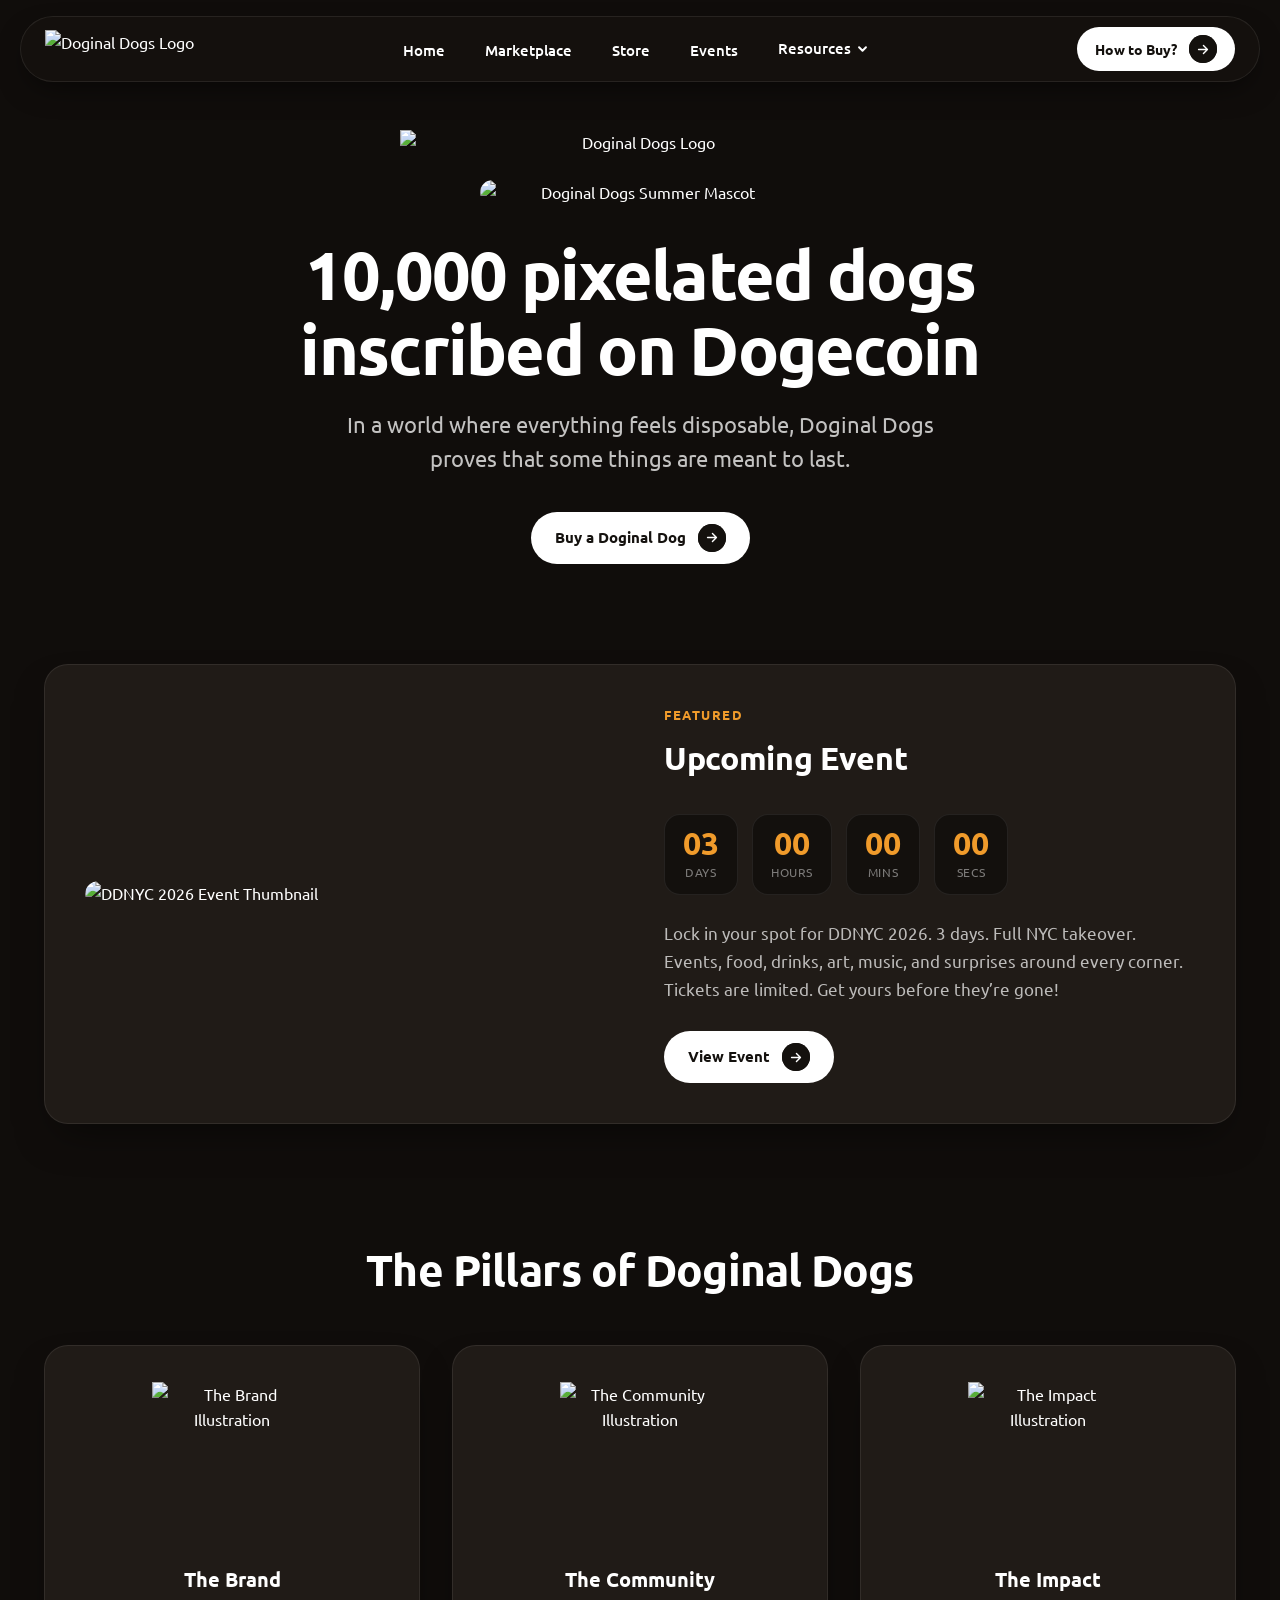
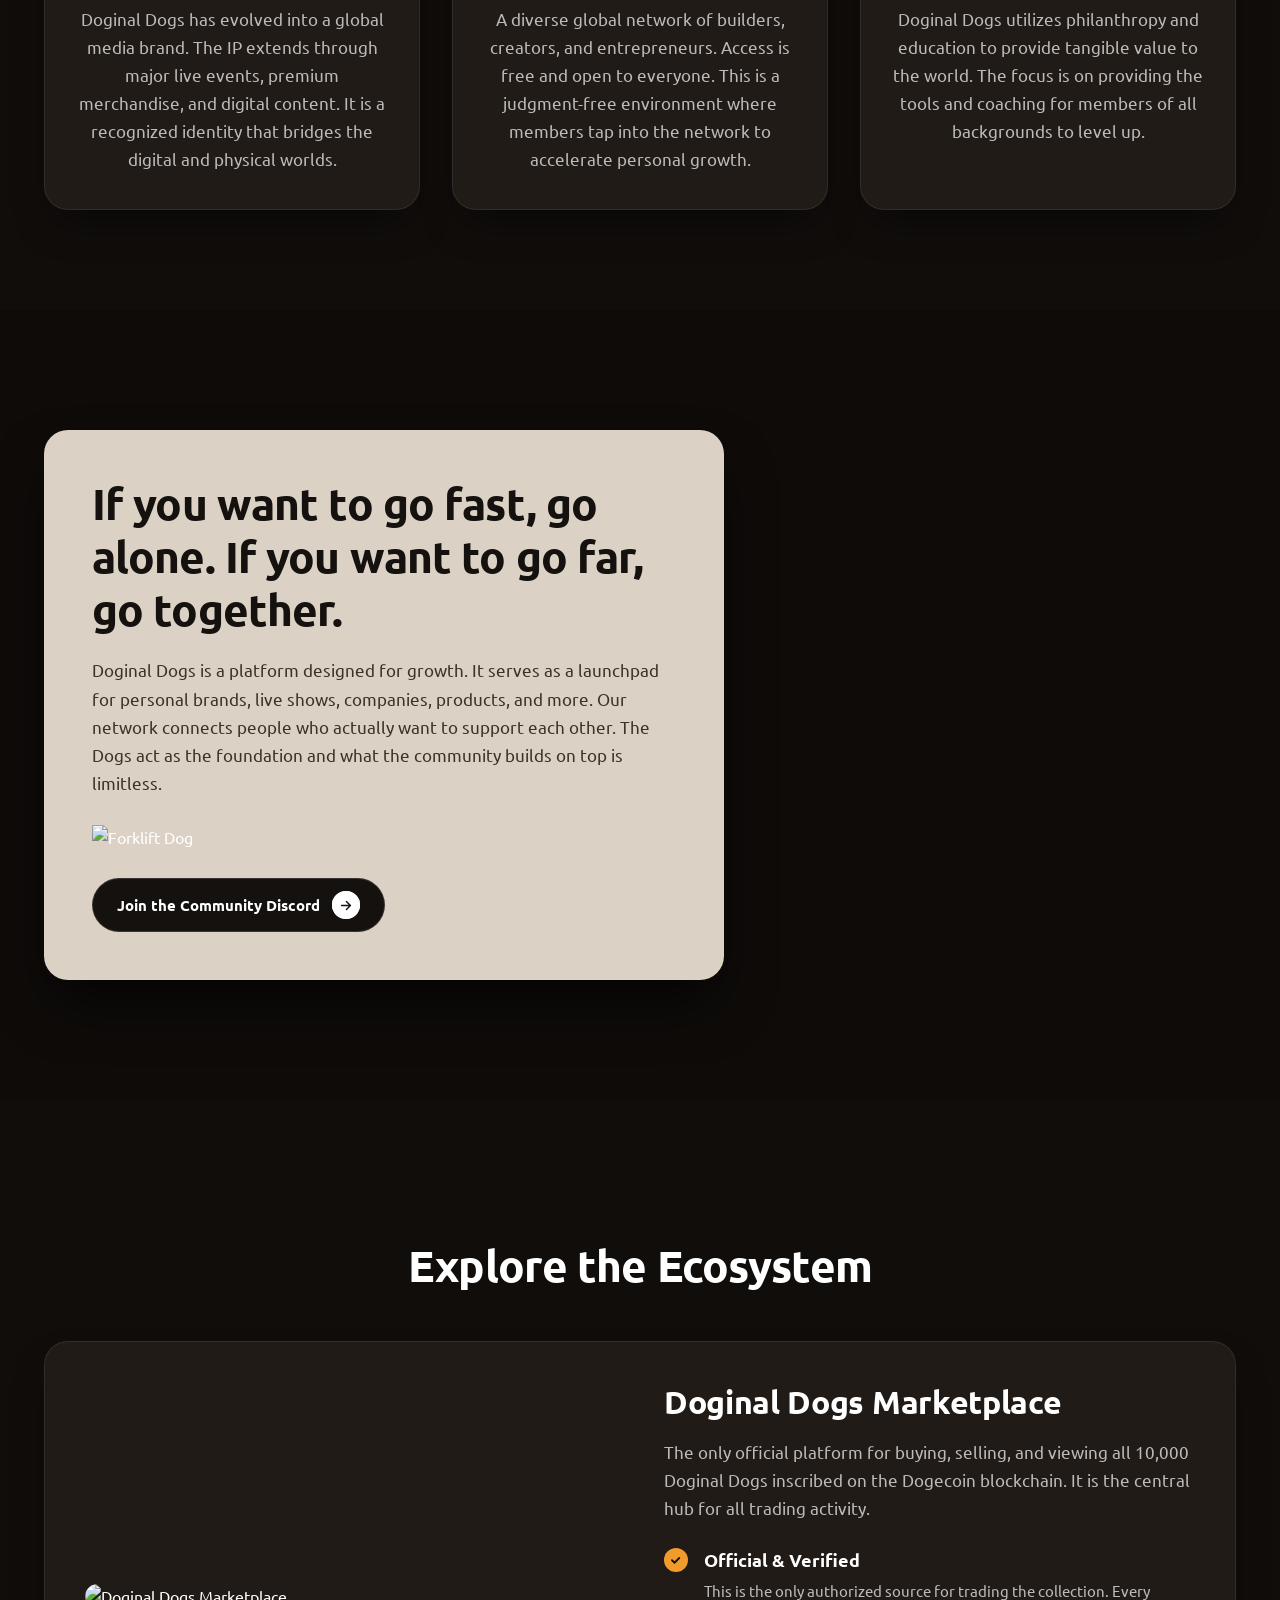
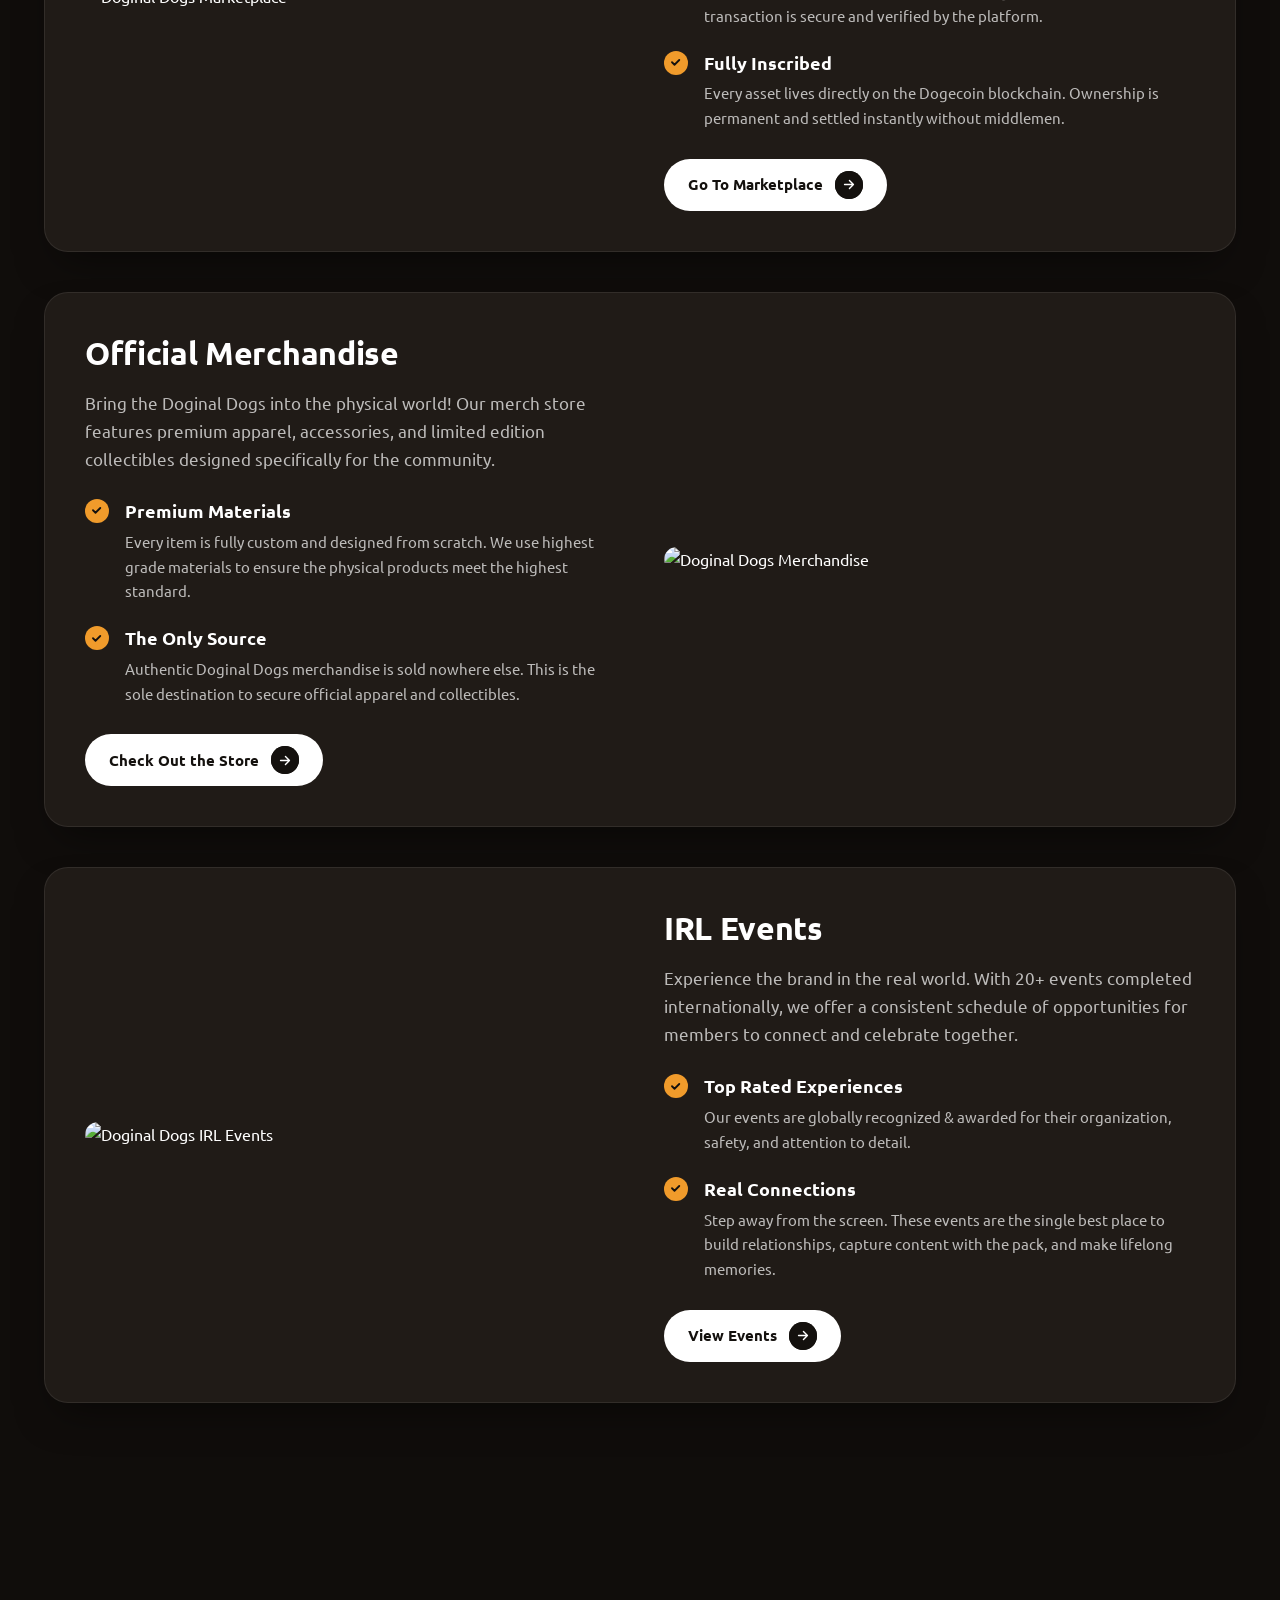
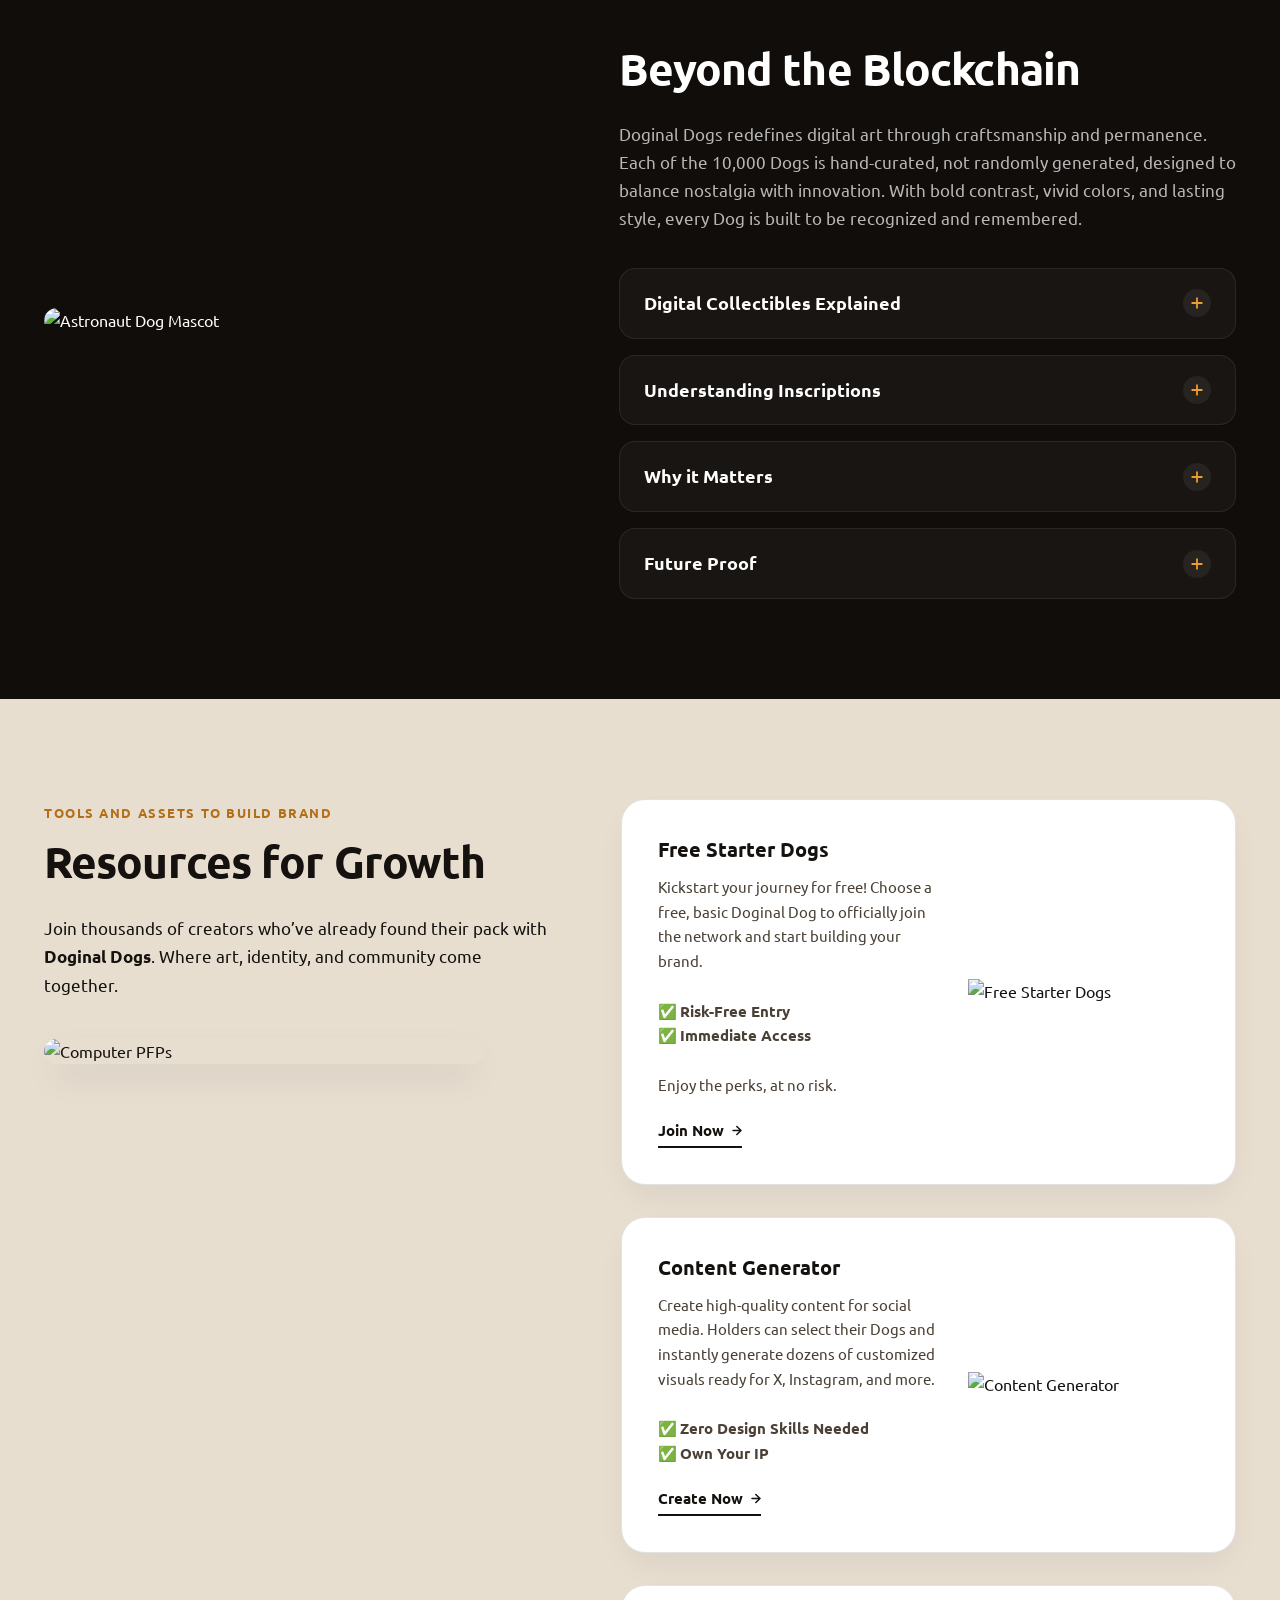
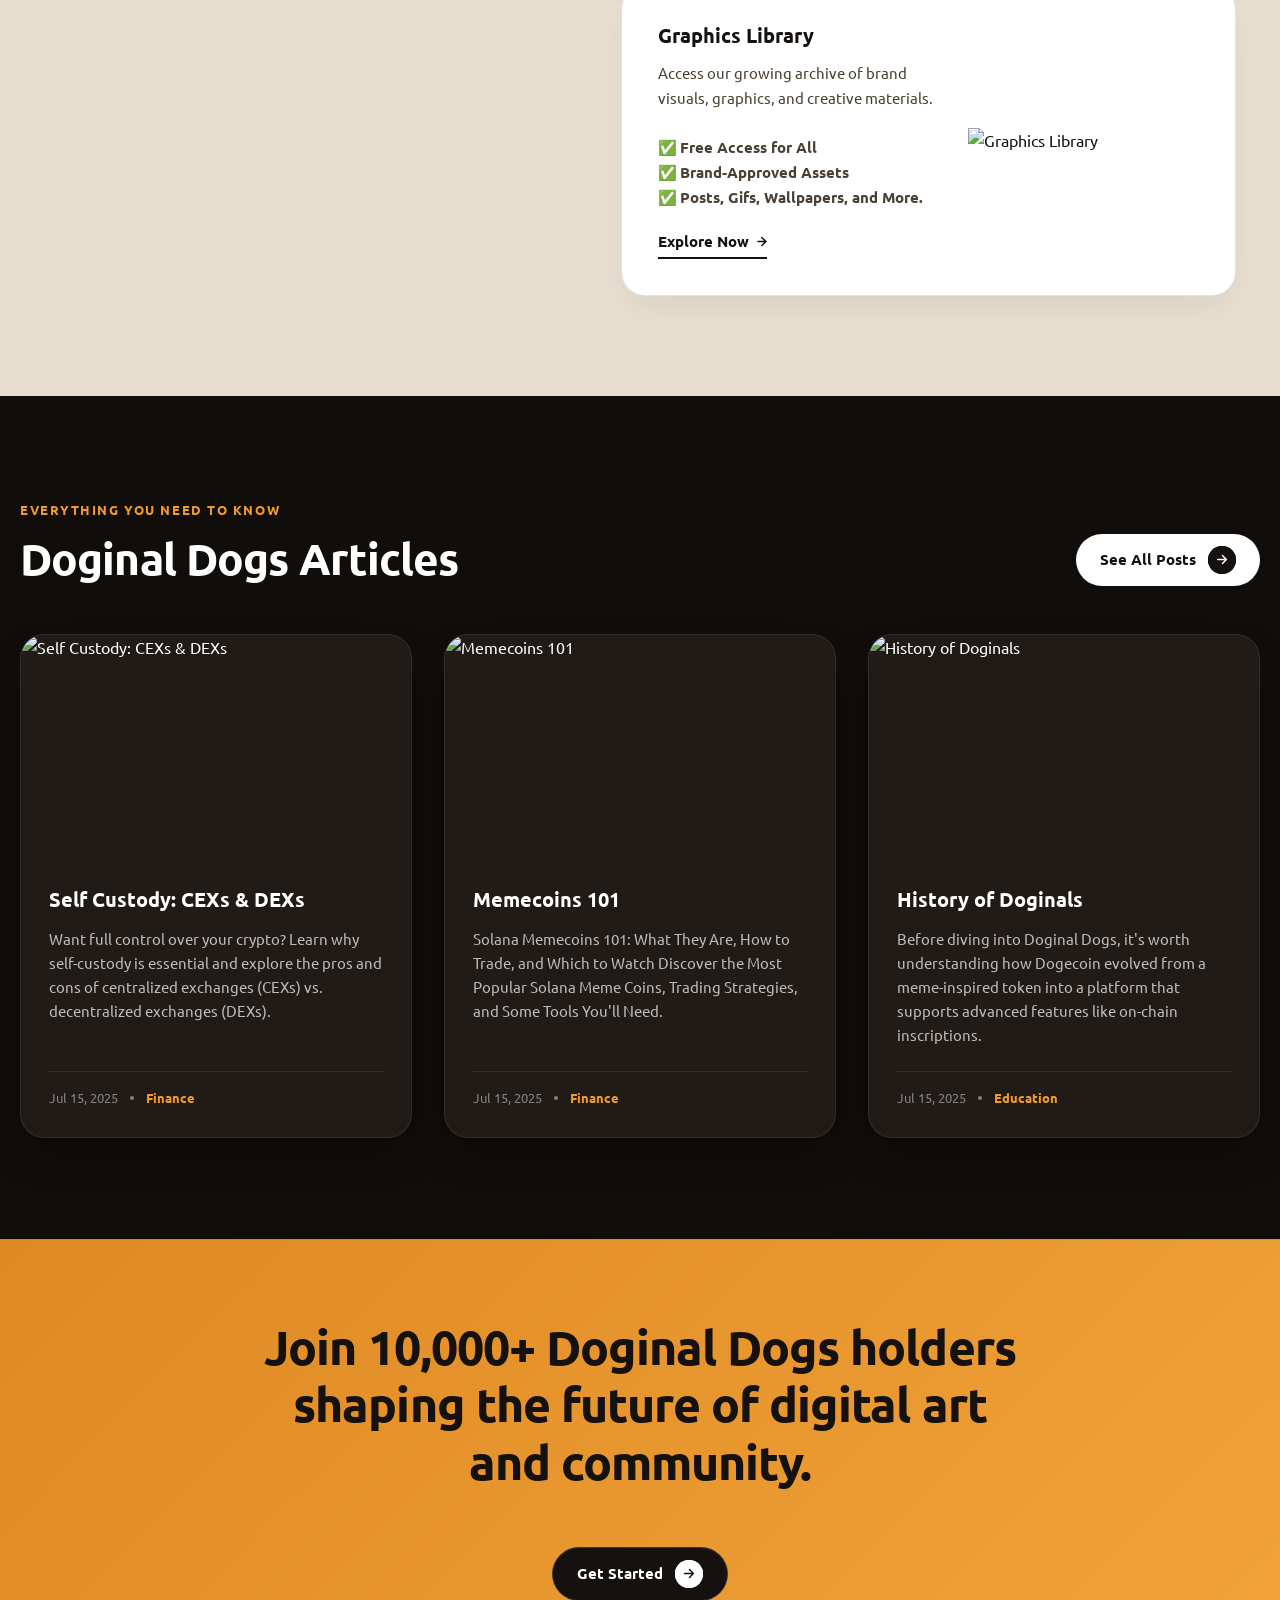
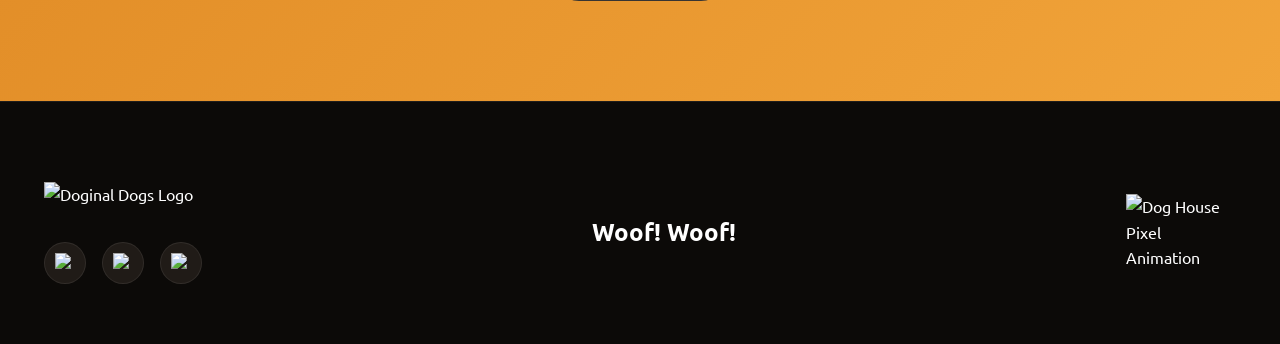
==== index.html @ 259e1cf7 "doginn" ====
<!DOCTYPE html>
<html lang="en">
<head>
  <meta charset="utf-8" />
  <title>Doginal Dogs | 10,000 Dogecoin Inscriptions (Doginals) | Digital Collectibles</title>
  <meta name="viewport" content="width=device-width, initial-scale=1.0" />
  <meta name="description" content="Doginal Dogs: 10,000 pixelated Dogecoin inscriptions (Doginals). Explore on-chain art, digital collectibles, and the Doginal Dogs community, marketplace, and official store." />
  <meta property="og:title" content="Doginal Dogs – 10,000 Dogecoin Inscriptions &amp; Community Collectibles" />
  <meta property="og:description" content="Doginal Dogs: 10,000 pixelated Dogecoin inscriptions (Doginals). Explore on-chain art, digital collectibles, and the Doginal Dogs community, marketplace, and official store." />
  <meta property="og:image" content="https://cdn.prod.website-files.com/691115821a026cc99483f73b/695d7dfbe26a7f3b20f77a13_Indexed-web-image-preview.gif" />
  <meta property="og:type" content="website" />
  <meta name="twitter:card" content="summary_large_image" />
  <meta name="twitter:title" content="Doginal Dogs – 10,000 Dogecoin Inscriptions &amp; Community Collectibles" />
  <meta name="twitter:description" content="Doginal Dogs: 10,000 pixelated Dogecoin inscriptions (Doginals). Explore on-chain art, digital collectibles, and the Doginal Dogs community, marketplace, and official store." />
  <meta name="twitter:image" content="https://cdn.prod.website-files.com/691115821a026cc99483f73b/695d7dfbe26a7f3b20f77a13_Indexed-web-image-preview.gif" />
  <link rel="shortcut icon" href="https://cdn.prod.website-files.com/691115821a026cc99483f73b/69112419bb0840652cdbcf17_paw_favicon_32.png" type="image/x-icon" />
  <link rel="apple-touch-icon" href="https://cdn.prod.website-files.com/691115821a026cc99483f73b/6911241cb7f0575f57ac35b2_paw_favicon_256.png" />
  <link rel="stylesheet" href="css/style.css" />
</head>
<body>

  <!-- Navigation Bar -->
  <header class="navbar">
    <div class="navbar-inner">
      <div class="navbar-wrapper">
        <a href="/" class="brand" aria-label="Doginal Dogs Home">
          <img src="https://cdn.prod.website-files.com/691115821a026cc99483f73b/6911292c0fcfc7c8195a3123_Doginal%20Dogs%20LOGO%20White.png" alt="Doginal Dogs Logo" />
        </a>

        <nav class="nav-menu-wrapper" aria-label="Main Navigation">
          <ul class="nav-menu">
            <li>
              <a href="/" class="nav-link">
                <div class="flip-overflow">
                  <div class="flip-inner">
                    <span class="flip-text">Home</span>
                    <span class="flip-text cc-bottom-flip-text">Home</span>
                  </div>
                </div>
              </a>
            </li>
            <li>
              <a href="https://market.doginaldogs.com/" target="_blank" rel="noopener noreferrer" class="nav-link">
                <div class="flip-overflow">
                  <div class="flip-inner">
                    <span class="flip-text">Marketplace</span>
                    <span class="flip-text cc-bottom-flip-text">Marketplace</span>
                  </div>
                </div>
              </a>
            </li>
            <li>
              <a href="#Products" class="nav-link">
                <div class="flip-overflow">
                  <div class="flip-inner">
                    <span class="flip-text">Store</span>
                    <span class="flip-text cc-bottom-flip-text">Store</span>
                  </div>
                </div>
              </a>
            </li>
            <li>
              <a href="#services" class="nav-link">
                <div class="flip-overflow">
                  <div class="flip-inner">
                    <span class="flip-text">Events</span>
                    <span class="flip-text cc-bottom-flip-text">Events</span>
                  </div>
                </div>
              </a>
            </li>
            <li>
              <div class="dropdown-2">
                <div class="dropdown-item-2">
                  <div class="flip-overflow">
                    <div class="flip-inner">
                      <span class="flip-text">Resources</span>
                      <span class="flip-text cc-bottom-flip-text">Resources</span>
                    </div>
                  </div>
                  <div class="dropdown-icon-2">
                    <svg width="11" height="12" viewBox="0 0 11 12" fill="none" xmlns="http://www.w3.org/2000/svg">
                      <path d="M8.94189 4.28125L5.50439 7.71875L2.06689 4.28125" stroke="currentColor" stroke-width="2" stroke-linecap="round" stroke-linejoin="round"/>
                    </svg>
                  </div>
                </div>
                <div class="dropdown-list-2">
                  <a href="#Resources" class="dropdown-link-2">Join the Community</a>
                  <a href="#services" class="dropdown-link-2">How to Buy?</a>
                  <a href="#Resources" class="dropdown-link-2">Content Generator</a>
                  <a href="#Resources" class="dropdown-link-2">Graphics Library</a>
                  <a href="#Articles" class="dropdown-link-2">Articles</a>
                  <a href="#About" class="dropdown-link-2">Brand Kit</a>
                </div>
              </div>

              <!-- Mobile Dropdown Component -->
              <div class="dropdown-mobile">
                <div class="dropdown-item">
                  <span>Resources</span>
                  <svg width="11" height="12" viewBox="0 0 11 12" fill="none" xmlns="http://www.w3.org/2000/svg">
                    <path d="M8.94189 4.28125L5.50439 7.71875L2.06689 4.28125" stroke="currentColor" stroke-width="2" stroke-linecap="round" stroke-linejoin="round"/>
                  </svg>
                </div>
                <div class="dropdown-list-mobile">
                  <a href="#Resources">Join the Community</a>
                  <a href="#services">How to Buy?</a>
                  <a href="#Resources">Content Generator</a>
                  <a href="#Resources">Graphics Library</a>
                  <a href="#Articles">Articles</a>
                  <a href="#About">Brand Kit</a>
                </div>
              </div>
            </li>
          </ul>
        </nav>

        <div class="menu-button" aria-label="Toggle Menu">
          <div class="burger">
            <div class="burger-line cc-top"></div>
            <div class="burger-line cc-bottom"></div>
          </div>
        </div>

        <div class="navbar-button-wrapper">
          <a href="#services" class="button cc-small">
            <div class="flip-overflow">
              <div class="flip-inner">
                <span class="flip-text">How to Buy?</span>
                <span class="flip-text cc-bottom-flip-text">How to Buy</span>
              </div>
            </div>
            <div class="button-icon-wrapper">
              <div class="button-icon-inner">
                <svg width="12" height="11" viewBox="0 0 12 11" fill="none" xmlns="http://www.w3.org/2000/svg">
                  <path d="M1.55542 5.5L10.4443 5.5M10.4443 5.5L6.44431 1.5M10.4443 5.5L6.44431 9.5" stroke="currentColor" stroke-width="1.4" stroke-linecap="round" stroke-linejoin="round"/>
                </svg>
              </div>
            </div>
          </a>
        </div>
      </div>
    </div>
  </header>

  <main>
    <!-- Hero Section -->
    <section id="home" class="hero">
      <div class="container">
        <div class="hero-inner">
          <img src="https://cdn.prod.website-files.com/691115821a026cc99483f73b/6911292c0fcfc7c8195a3123_Doginal%20Dogs%20LOGO%20White.png" alt="Doginal Dogs Logo" class="image-2" />
          <img src="https://cdn.prod.website-files.com/691115821a026cc99483f73b/69be373e1f50a62d2bad2aaf_Summer-Hero-Animation.gif" alt="Doginal Dogs Summer Mascot" class="image-3" />
          
          <h1 class="display-1">10,000 pixelated dogs inscribed on Dogecoin</h1>
          
          <div class="hero-body">
            <p class="paragraph-large">In a world where everything feels disposable, Doginal Dogs proves that some things are meant to last.</p>
            
            <div class="hero-buttons">
              <a href="Grah/index.html" target="_blank" rel="noopener noreferrer" class="button button-primary">
                <div class="flip-overflow">
                  <div class="flip-inner">
                    <span class="flip-text">Buy a Doginal Dog</span>
                    <span class="flip-text cc-bottom-flip-text">Buy a Doginal Dog</span>
                  </div>
                </div>
                <div class="button-icon-wrapper">
                  <div class="button-icon-inner">
                    <svg width="12" height="11" viewBox="0 0 12 11" fill="none" xmlns="http://www.w3.org/2000/svg">
                      <path d="M1.55542 5.5L10.4443 5.5M10.4443 5.5L6.44431 1.5M10.4443 5.5L6.44431 9.5" stroke="currentColor" stroke-width="1.4" stroke-linecap="round" stroke-linejoin="round"/>
                    </svg>
                  </div>
                </div>
              </a>
            </div>
          </div>
        </div>
      </div>
    </section>

    <!-- Featured Upcoming Event Section -->
    <section id="services" class="featured-banner">
      <div class="container">
        <div class="stacking-cards">
          <div class="card">
            <div class="card-inner">
              <div class="stack-grid">
                <div class="event-preview">
                  <img src="https://cdn.prod.website-files.com/691115821a026cc99483f73b/6a175ff0cb7f9db77315e1d1_Thumbnail_.png" alt="DDNYC 2026 Event Thumbnail" class="image-299" />
                </div>
                <div class="featured-countdown">
                  <span class="label">Featured</span>
                  <h2 class="subtitles">Upcoming Event</h2>
                  
                  <div class="featured-timer">
                    <div class="countdown-box">
                      <div class="countdown-unit">
                        <div id="countdown-days" class="countdown-num">00</div>
                        <div class="countdown-label">Days</div>
                      </div>
                      <div class="countdown-unit">
                        <div id="countdown-hours" class="countdown-num">00</div>
                        <div class="countdown-label">Hours</div>
                      </div>
                      <div class="countdown-unit">
                        <div id="countdown-mins" class="countdown-num">00</div>
                        <div class="countdown-label">Mins</div>
                      </div>
                      <div class="countdown-unit">
                        <div id="countdown-secs" class="countdown-num">00</div>
                        <div class="countdown-label">Secs</div>
                      </div>
                    </div>
                  </div>

                  <p class="paragraph justified">Lock in your spot for DDNYC 2026. 3 days. Full NYC takeover. Events, food, drinks, art, music, and surprises around every corner. Tickets are limited. Get yours before they’re gone!</p>
                  
                  <div class="div-block-2">
                    <a href="https://market.doginaldogs.com/" target="_blank" rel="noopener noreferrer" class="button button-primary">
                      <div class="flip-overflow">
                        <div class="flip-inner">
                          <span class="flip-text">View Event</span>
                          <span class="flip-text cc-bottom-flip-text">View Event</span>
                        </div>
                      </div>
                      <div class="button-icon-wrapper">
                        <div class="button-icon-inner">
                          <svg width="12" height="11" viewBox="0 0 12 11" fill="none" xmlns="http://www.w3.org/2000/svg">
                            <path d="M1.55542 5.5L10.4443 5.5M10.4443 5.5L6.44431 1.5M10.4443 5.5L6.44431 9.5" stroke="currentColor" stroke-width="1.4" stroke-linecap="round" stroke-linejoin="round"/>
                          </svg>
                        </div>
                      </div>
                    </a>
                  </div>
                </div>
              </div>
            </div>
          </div>
        </div>
      </div>
    </section>

    <!-- Pillars of Doginal Dogs Section -->
    <section id="About" class="section-5">
      <div class="container">
        <div class="services-headline">
          <h2 class="titles">The Pillars of Doginal Dogs</h2>
        </div>
        
        <div class="services-grid">
          <div class="card card-spacing">
            <img src="https://cdn.prod.website-files.com/691115821a026cc99483f73b/6912468176260b6e2ba1c5fa_king.gif" alt="The Brand Illustration" class="illustration-services" />
            <div class="card-services-inner">
              <h3 class="normal-text-title">The Brand</h3>
              <p class="paragraph">Doginal Dogs has evolved into a global media brand. The IP extends through major live events, premium merchandise, and digital content. It is a recognized identity that bridges the digital and physical worlds.</p>
            </div>
          </div>

          <div class="card card-spacing">
            <img src="https://cdn.prod.website-files.com/691115821a026cc99483f73b/69124682b7ce026287fbddd6_profile.gif" alt="The Community Illustration" class="illustration-services" />
            <div class="card-services-inner">
              <h3 class="normal-text-title">The Community</h3>
              <p class="paragraph">A diverse global network of builders, creators, and entrepreneurs. Access is free and open to everyone. This is a judgment-free environment where members tap into the network to accelerate personal growth.</p>
            </div>
          </div>

          <div class="card card-spacing">
            <img src="https://cdn.prod.website-files.com/691115821a026cc99483f73b/69124681f9071f7271fa808d_teacher-dog.gif" alt="The Impact Illustration" class="illustration-services" />
            <div class="card-services-inner">
              <h3 class="normal-text-title">The Impact</h3>
              <p class="paragraph">Doginal Dogs utilizes philanthropy and education to provide tangible value to the world. The focus is on providing the tools and coaching for members of all backgrounds to level up.</p>
            </div>
          </div>
        </div>
      </div>
    </section>

    <!-- Parallax / Growth Quote Section -->
    <section id="facts" class="section background-image">
      <div class="parallax-overlay"></div>
      <div class="section-inner">
        <div class="container">
          <div class="facts-wrapper">
            <h2 class="titles black-text">If you want to go fast, go alone. If you want to go far, go together.</h2>
            <p class="paragraph">Doginal Dogs is a platform designed for growth. It serves as a launchpad for personal brands, live shows, companies, products, and more. Our network connects people who actually want to support each other. The Dogs act as the foundation and what the community builds on top is limitless.</p>
            <img src="https://cdn.prod.website-files.com/691115821a026cc99483f73b/69124681c86dedfaf969fd21_forklift.gif" alt="Forklift Dog" class="image-186" />
            <a href="https://discord.gg/doginaldogs" target="_blank" rel="noopener noreferrer" class="button black">
              <div class="flip-overflow">
                <div class="flip-inner">
                  <span class="flip-text">Join the Community Discord</span>
                  <span class="flip-text cc-bottom-flip-text">Join the Community Discord</span>
                </div>
              </div>
              <div class="button-icon-wrapper">
                <div class="button-icon-inner">
                  <svg width="12" height="11" viewBox="0 0 12 11" fill="none" xmlns="http://www.w3.org/2000/svg">
                    <path d="M1.55542 5.5L10.4443 5.5M10.4443 5.5L6.44431 1.5M10.4443 5.5L6.44431 9.5" stroke="currentColor" stroke-width="1.4" stroke-linecap="round" stroke-linejoin="round"/>
                  </svg>
                </div>
              </div>
            </a>
          </div>
        </div>
      </div>
    </section>

    <!-- Explore the Ecosystem Section -->
    <section id="Products" class="why">
      <div class="container">
        <div class="spacer-100"></div>
        <div class="why-headline">
          <h2 class="titles">Explore the Ecosystem</h2>
        </div>

        <div class="stacking-cards">
          <!-- Card 1: Marketplace -->
          <div class="card">
            <div class="card-inner">
              <div class="stack-grid">
                <div>
                  <img src="https://cdn.prod.website-files.com/691115821a026cc99483f73b/69cfe4e405c7780eac294493_NEW-MP.png" alt="Doginal Dogs Marketplace" class="stack-image rounded" />
                </div>
                <div>
                  <h3 class="subtitles">Doginal Dogs Marketplace</h3>
                  <p class="paragraph">The only official platform for buying, selling, and viewing all 10,000 Doginal Dogs inscribed on the Dogecoin blockchain. It is the central hub for all trading activity.</p>
                  
                  <div class="bullet-list">
                    <div class="bullet-list-item">
                      <div class="bullet-bg">
                        <div class="bullet-icon">
                          <svg width="10" height="7" viewBox="0 0 10 7" fill="none" xmlns="http://www.w3.org/2000/svg">
                            <path d="M1 3.25L3.5 5.75L8.25 1" stroke="currentColor" stroke-width="1.8" stroke-linecap="round" stroke-linejoin="round"/>
                          </svg>
                        </div>
                      </div>
                      <div class="bullet-list-item-text">
                        <h5>Official &amp; Verified</h5>
                        <p class="paragraph">This is the only authorized source for trading the collection. Every transaction is secure and verified by the platform.</p>
                      </div>
                    </div>

                    <div class="bullet-list-item">
                      <div class="bullet-bg">
                        <div class="bullet-icon">
                          <svg width="10" height="7" viewBox="0 0 10 7" fill="none" xmlns="http://www.w3.org/2000/svg">
                            <path d="M1 3.25L3.5 5.75L8.25 1" stroke="currentColor" stroke-width="1.8" stroke-linecap="round" stroke-linejoin="round"/>
                          </svg>
                        </div>
                      </div>
                      <div class="bullet-list-item-text">
                        <h5>Fully Inscribed</h5>
                        <p class="paragraph">Every asset lives directly on the Dogecoin blockchain. Ownership is permanent and settled instantly without middlemen.</p>
                      </div>
                    </div>
                  </div>

                  <div class="div-block-2">
                    <a href="https://market.doginaldogs.com/" target="_blank" rel="noopener noreferrer" class="button button-primary">
                      <div class="flip-overflow">
                        <div class="flip-inner">
                          <span class="flip-text">Go To Marketplace</span>
                          <span class="flip-text cc-bottom-flip-text">Go To Marketplace</span>
                        </div>
                      </div>
                      <div class="button-icon-wrapper">
                        <div class="button-icon-inner">
                          <svg width="12" height="11" viewBox="0 0 12 11" fill="none" xmlns="http://www.w3.org/2000/svg">
                            <path d="M1.55542 5.5L10.4443 5.5M10.4443 5.5L6.44431 1.5M10.4443 5.5L6.44431 9.5" stroke="currentColor" stroke-width="1.4" stroke-linecap="round" stroke-linejoin="round"/>
                          </svg>
                        </div>
                      </div>
                    </a>
                  </div>
                </div>
              </div>
            </div>
          </div>

          <!-- Card 2: Merchandise -->
          <div class="card">
            <div class="card-inner">
              <div class="stack-grid">
                <div>
                  <h3 class="subtitles">Official Merchandise</h3>
                  <p class="paragraph">Bring the Doginal Dogs into the physical world! Our merch store features premium apparel, accessories, and limited edition collectibles designed specifically for the community.</p>
                  
                  <div class="bullet-list">
                    <div class="bullet-list-item">
                      <div class="bullet-bg">
                        <div class="bullet-icon">
                          <svg width="10" height="7" viewBox="0 0 10 7" fill="none" xmlns="http://www.w3.org/2000/svg">
                            <path d="M1 3.25L3.5 5.75L8.25 1" stroke="currentColor" stroke-width="1.8" stroke-linecap="round" stroke-linejoin="round"/>
                          </svg>
                        </div>
                      </div>
                      <div class="bullet-list-item-text">
                        <h5>Premium Materials</h5>
                        <p class="paragraph">Every item is fully custom and designed from scratch. We use highest grade materials to ensure the physical products meet the highest standard.</p>
                      </div>
                    </div>

                    <div class="bullet-list-item">
                      <div class="bullet-bg">
                        <div class="bullet-icon">
                          <svg width="10" height="7" viewBox="0 0 10 7" fill="none" xmlns="http://www.w3.org/2000/svg">
                            <path d="M1 3.25L3.5 5.75L8.25 1" stroke="currentColor" stroke-width="1.8" stroke-linecap="round" stroke-linejoin="round"/>
                          </svg>
                        </div>
                      </div>
                      <div class="bullet-list-item-text">
                        <h5>The Only Source</h5>
                        <p class="paragraph">Authentic Doginal Dogs merchandise is sold nowhere else. This is the sole destination to secure official apparel and collectibles.</p>
                      </div>
                    </div>
                  </div>

                  <div class="div-block-2">
                    <a href="https://shop.doginaldogs.com/" target="_blank" rel="noopener noreferrer" class="button button-primary">
                      <div class="flip-overflow">
                        <div class="flip-inner">
                          <span class="flip-text">Check Out the Store</span>
                          <span class="flip-text cc-bottom-flip-text">Check Out the Store</span>
                        </div>
                      </div>
                      <div class="button-icon-wrapper">
                        <div class="button-icon-inner">
                          <svg width="12" height="11" viewBox="0 0 12 11" fill="none" xmlns="http://www.w3.org/2000/svg">
                            <path d="M1.55542 5.5L10.4443 5.5M10.4443 5.5L6.44431 1.5M10.4443 5.5L6.44431 9.5" stroke="currentColor" stroke-width="1.4" stroke-linecap="round" stroke-linejoin="round"/>
                          </svg>
                        </div>
                      </div>
                    </a>
                  </div>
                </div>
                <div>
                  <img src="https://cdn.prod.website-files.com/691115821a026cc99483f73b/69125a339ae34e41c05abe08_Merch.png" alt="Doginal Dogs Merchandise" class="stack-image rounded" />
                </div>
              </div>
            </div>
          </div>

          <!-- Card 3: Events -->
          <div class="card">
            <div class="card-inner">
              <div class="stack-grid">
                <div>
                  <img src="https://cdn.prod.website-files.com/691115821a026cc99483f73b/691266408afc5dd7677694f4_Events.png" alt="Doginal Dogs IRL Events" class="stack-image rounded" />
                </div>
                <div>
                  <h3 class="subtitles">IRL Events</h3>
                  <p class="paragraph">Experience the brand in the real world. With 20+ events completed internationally, we offer a consistent schedule of opportunities for members to connect and celebrate together.</p>
                  
                  <div class="bullet-list">
                    <div class="bullet-list-item">
                      <div class="bullet-bg">
                        <div class="bullet-icon">
                          <svg width="10" height="7" viewBox="0 0 10 7" fill="none" xmlns="http://www.w3.org/2000/svg">
                            <path d="M1 3.25L3.5 5.75L8.25 1" stroke="currentColor" stroke-width="1.8" stroke-linecap="round" stroke-linejoin="round"/>
                          </svg>
                        </div>
                      </div>
                      <div class="bullet-list-item-text">
                        <h5>Top Rated Experiences</h5>
                        <p class="paragraph">Our events are globally recognized &amp; awarded for their organization, safety, and attention to detail.</p>
                      </div>
                    </div>

                    <div class="bullet-list-item">
                      <div class="bullet-bg">
                        <div class="bullet-icon">
                          <svg width="10" height="7" viewBox="0 0 10 7" fill="none" xmlns="http://www.w3.org/2000/svg">
                            <path d="M1 3.25L3.5 5.75L8.25 1" stroke="currentColor" stroke-width="1.8" stroke-linecap="round" stroke-linejoin="round"/>
                          </svg>
                        </div>
                      </div>
                      <div class="bullet-list-item-text">
                        <h5>Real Connections</h5>
                        <p class="paragraph">Step away from the screen. These events are the single best place to build relationships, capture content with the pack, and make lifelong memories.</p>
                      </div>
                    </div>
                  </div>

                  <div class="div-block-2">
                    <a href="https://doginaldogs.com/events" target="_blank" rel="noopener noreferrer" class="button button-primary">
                      <div class="flip-overflow">
                        <div class="flip-inner">
                          <span class="flip-text">View Events</span>
                          <span class="flip-text cc-bottom-flip-text">View Events</span>
                        </div>
                      </div>
                      <div class="button-icon-wrapper">
                        <div class="button-icon-inner">
                          <svg width="12" height="11" viewBox="0 0 12 11" fill="none" xmlns="http://www.w3.org/2000/svg">
                            <path d="M1.55542 5.5L10.4443 5.5M10.4443 5.5L6.44431 1.5M10.4443 5.5L6.44431 9.5" stroke="currentColor" stroke-width="1.4" stroke-linecap="round" stroke-linejoin="round"/>
                          </svg>
                        </div>
                      </div>
                    </a>
                  </div>
                </div>
              </div>
            </div>
          </div>
        </div>
      </div>
    </section>

    <!-- Beyond the Blockchain Section -->
    <section id="process" class="section-6">
      <div class="container">
        <div class="spacer-100"></div>
        <div class="spending-grid">
          <div>
            <img src="https://cdn.prod.website-files.com/691115821a026cc99483f73b/691246807669e670a31f42c1_astronaut.gif" alt="Astronaut Dog Mascot" class="rounded" />
          </div>
          <div>
            <div class="spending-headline">
              <h2 class="titles">Beyond the Blockchain</h2>
            </div>
            <p class="paragraph">Doginal Dogs redefines digital art through craftsmanship and permanence. Each of the 10,000 Dogs is hand-curated, not randomly generated, designed to balance nostalgia with innovation. With bold contrast, vivid colors, and lasting style, every Dog is built to be recognized and remembered.</p>

            <!-- Accordion Items -->
            <div class="accordion-wrapper">
              <div class="accordion-item">
                <div class="accordion-toggle">
                  <h4 class="accordion-heading">Digital Collectibles Explained</h4>
                  <div class="accordion-icon">
                    <svg width="12" height="12" viewBox="0 0 10 10" fill="none" xmlns="http://www.w3.org/2000/svg">
                      <path d="M5 1L5 9M1 5H9" stroke="currentColor" stroke-width="1.5" stroke-linecap="round" stroke-linejoin="round"/>
                    </svg>
                  </div>
                </div>
                <div class="accordion-content">
                  <div class="accordion-content-inner">
                    <div class="side-image">
                      <img src="https://cdn.prod.website-files.com/691115821a026cc99483f73b/691606897ee4eba648a43104_Network-Icon.gif" alt="Network Icon" />
                    </div>
                    <p class="paragraph">Doginal Dogs are like physical trading cards but exist digitally. The $DOGE blockchain provides absolute proof of who owns each item and ensures it is 100% authentic. It brings the concept of the physical world collectibles to the internet.</p>
                  </div>
                </div>
              </div>

              <div class="accordion-item">
                <div class="accordion-toggle">
                  <h4 class="accordion-heading">Understanding Inscriptions</h4>
                  <div class="accordion-icon">
                    <svg width="12" height="12" viewBox="0 0 10 10" fill="none" xmlns="http://www.w3.org/2000/svg">
                      <path d="M5 1L5 9M1 5H9" stroke="currentColor" stroke-width="1.5" stroke-linecap="round" stroke-linejoin="round"/>
                    </svg>
                  </div>
                </div>
                <div class="accordion-content">
                  <div class="accordion-content-inner">
                    <div class="side-image">
                      <img src="https://cdn.prod.website-files.com/691115821a026cc99483f73b/691606899c47eb0dc32db5d9_Growth-Icon.gif" alt="Growth Icon" />
                    </div>
                    <p class="paragraph">Inscriptions are a type of digital collectible that is infinitely better than a standard NFT. Inscriptions "bake" any file (images, text, video, etc) directly on the blockchain, eliminating the need for third-party hosting. This creates a zero vulnerability asset you can self-custody.</p>
                  </div>
                </div>
              </div>

              <div class="accordion-item">
                <div class="accordion-toggle">
                  <h4 class="accordion-heading">Why it Matters</h4>
                  <div class="accordion-icon">
                    <svg width="12" height="12" viewBox="0 0 10 10" fill="none" xmlns="http://www.w3.org/2000/svg">
                      <path d="M5 1L5 9M1 5H9" stroke="currentColor" stroke-width="1.5" stroke-linecap="round" stroke-linejoin="round"/>
                    </svg>
                  </div>
                </div>
                <div class="accordion-content">
                  <div class="accordion-content-inner">
                    <div class="side-image">
                      <img src="https://cdn.prod.website-files.com/691115821a026cc99483f73b/691606895f9e1139342cb098_Education-Icon.gif" alt="Education Icon" />
                    </div>
                    <p class="paragraph">True ownership means the asset is censorship-resistant. Because the data is distributed globally, it cannot be taken down or altered. A truly decentralized tech stack protects your property forever.</p>
                  </div>
                </div>
              </div>

              <div class="accordion-item">
                <div class="accordion-toggle">
                  <h4 class="accordion-heading">Future Proof</h4>
                  <div class="accordion-icon">
                    <svg width="12" height="12" viewBox="0 0 10 10" fill="none" xmlns="http://www.w3.org/2000/svg">
                      <path d="M5 1L5 9M1 5H9" stroke="currentColor" stroke-width="1.5" stroke-linecap="round" stroke-linejoin="round"/>
                    </svg>
                  </div>
                </div>
                <div class="accordion-content">
                  <div class="accordion-content-inner">
                    <div class="side-image">
                      <img src="https://cdn.prod.website-files.com/691115821a026cc99483f73b/6916073b9048e070d7bc4728_Ownership-Icon.gif" alt="Ownership Icon" />
                    </div>
                    <p class="paragraph">Doginal Dogs are on-chain forever and designed to serve the next generation of collectors who value permanence and true ownership.</p>
                  </div>
                </div>
              </div>
            </div>
          </div>
        </div>
      </div>
    </section>

    <!-- Resources for Growth Section (Tan Background) -->
    <section id="Resources" class="tan-bg-section">
      <div class="container">
        <div class="how-grid">
          <div>
            <div class="sticky">
              <span class="label" style="color: #b36e17;">Tools and assets to build brand</span>
              <div class="margin-bottom-25">
                <h2 class="titles black-text">Resources for Growth</h2>
              </div>
              <div class="margin-bottom-40">
                <p class="paragraph black-text">Join thousands of creators who’ve already found their pack with <strong>Doginal Dogs</strong>. Where art, identity, and community come together.</p>
              </div>
              <div>
                <img src="https://cdn.prod.website-files.com/691115821a026cc99483f73b/69cfe5c17a2e606cc78aae2f_WEB-computer-pfps_.gif" alt="Computer PFPs" class="image-4" />
              </div>
            </div>
          </div>

          <div class="how-cards">
            <!-- Free Starter Dogs Card -->
            <div class="card">
              <div class="card-process-inner">
                <div class="roadmap-card-text">
                  <h4 class="normal-text-title">Free Starter Dogs</h4>
                  <p class="paragraph">Kickstart your journey for free! Choose a free, basic Doginal Dog to officially join the network and start building your brand.<br/><br/>
                    ✅ <strong>Risk-Free Entry</strong><br/>
                    ✅ <strong>Immediate Access</strong><br/><br/>
                    Enjoy the perks, at no risk.
                  </p>
                  <div>
                    <a href="https://doginaldogs.com/join-the-community" target="_blank" rel="noopener noreferrer" class="button-link">
                      <div class="button-link-inner">
                        <span>Join Now</span>
                        <div class="button-arrow">
                          <svg width="10" height="11" viewBox="0 0 10 11" fill="none" xmlns="http://www.w3.org/2000/svg">
                            <path d="M9 5.5H1M9 5.5L4.82612 1.5M9 5.5L4.82612 9.5" stroke="currentColor" stroke-width="1.5" stroke-linecap="round" stroke-linejoin="round"/>
                          </svg>
                        </div>
                      </div>
                      <div class="link-line"></div>
                    </a>
                  </div>
                </div>
                <img src="https://cdn.prod.website-files.com/691115821a026cc99483f73b/69124682c1e889310f174a42_DDs.gif" alt="Free Starter Dogs" class="illustration-process" />
              </div>
            </div>

            <!-- Content Generator Card -->
            <div class="card">
              <div class="card-process-inner cc-reverse">
                <div class="roadmap-card-text">
                  <h4 class="normal-text-title">Content Generator</h4>
                  <p class="paragraph">Create high-quality content for social media. Holders can select their Dogs and instantly generate dozens of customized visuals ready for X, Instagram, and more.<br/><br/>
                    ✅ <strong>Zero Design Skills Needed</strong><br/>
                    ✅ <strong>Own Your IP</strong>
                  </p>
                  <div>
                    <a href="https://doginaldogs.com/content-generator" target="_blank" rel="noopener noreferrer" class="button-link">
                      <div class="button-link-inner">
                        <span>Create Now</span>
                        <div class="button-arrow">
                          <svg width="10" height="11" viewBox="0 0 10 11" fill="none" xmlns="http://www.w3.org/2000/svg">
                            <path d="M9 5.5H1M9 5.5L4.82612 1.5M9 5.5L4.82612 9.5" stroke="currentColor" stroke-width="1.5" stroke-linecap="round" stroke-linejoin="round"/>
                          </svg>
                        </div>
                      </div>
                      <div class="link-line"></div>
                    </a>
                  </div>
                </div>
                <img src="https://cdn.prod.website-files.com/691115821a026cc99483f73b/69160b22b34b7628b246a703_ezgif-240442eb9490522a.gif" alt="Content Generator" class="illustration-process" />
              </div>
            </div>

            <!-- Graphics Library Card -->
            <div class="card">
              <div class="card-process-inner">
                <div class="roadmap-card-text">
                  <h4 class="normal-text-title">Graphics Library</h4>
                  <p class="paragraph">Access our growing archive of brand visuals, graphics, and creative materials.<br/><br/>
                    ✅ <strong>Free Access for All</strong><br/>
                    ✅ <strong>Brand-Approved Assets</strong><br/>
                    ✅ <strong>Posts, Gifs, Wallpapers, and More.</strong>
                  </p>
                  <div>
                    <a href="https://doginaldogs.com/graphics-library" target="_blank" rel="noopener noreferrer" class="button-link">
                      <div class="button-link-inner">
                        <span>Explore Now</span>
                        <div class="button-arrow">
                          <svg width="10" height="11" viewBox="0 0 10 11" fill="none" xmlns="http://www.w3.org/2000/svg">
                            <path d="M9 5.5H1M9 5.5L4.82612 1.5M9 5.5L4.82612 9.5" stroke="currentColor" stroke-width="1.5" stroke-linecap="round" stroke-linejoin="round"/>
                          </svg>
                        </div>
                      </div>
                      <div class="link-line"></div>
                    </a>
                  </div>
                </div>
                <img src="https://cdn.prod.website-files.com/691115821a026cc99483f73b/6912467f497c8ced3735a757_desktop-wp.gif" alt="Graphics Library" class="illustration-process" />
              </div>
            </div>
          </div>
        </div>
      </div>
    </section>

    <!-- Articles Section -->
    <section id="Articles" class="section">
      <div id="news" class="container">
        <span class="label">EVERYTHING YOU NEED TO KNOW</span>
        <div class="news-headline">
          <h2 class="titles">Doginal Dogs Articles</h2>
          <a href="https://doginaldogs.com/articles" target="_blank" rel="noopener noreferrer" class="button button-primary">
            <div class="flip-overflow">
              <div class="flip-inner">
                <span class="flip-text">See All Posts</span>
                <span class="flip-text cc-bottom-flip-text">See All Posts</span>
              </div>
            </div>
            <div class="button-icon-wrapper">
              <div class="button-icon-inner">
                <svg width="12" height="11" viewBox="0 0 12 11" fill="none" xmlns="http://www.w3.org/2000/svg">
                  <path d="M1.55542 5.5L10.4443 5.5M10.4443 5.5L6.44431 1.5M10.4443 5.5L6.44431 9.5" stroke="currentColor" stroke-width="1.4" stroke-linecap="round" stroke-linejoin="round"/>
                </svg>
              </div>
            </div>
          </a>
        </div>

        <div class="grid-3-columns">
          <!-- Article 1 -->
          <article class="card card-post">
            <a href="https://doginaldogs.com/post/self-custody-cexs-dexs" target="_blank" rel="noopener noreferrer" class="post-link">
              <img src="https://cdn.prod.website-files.com/691115821a026cc99483f75e/6972a4cecd4f155fdfe12e91_67c24e0ad04b8588bb17bebb_locked-money%20(1).gif" alt="Self Custody: CEXs &amp; DEXs" class="image-hover" />
            </a>
            <div class="card-post-inner">
              <div>
                <a href="https://doginaldogs.com/post/self-custody-cexs-dexs" target="_blank" rel="noopener noreferrer" class="grid-post-title-link">
                  <h3 class="grid-post-title">Self Custody: CEXs &amp; DEXs</h3>
                </a>
                <p class="paragraph">Want full control over your crypto? Learn why self-custody is essential and explore the pros and cons of centralized exchanges (CEXs) vs. decentralized exchanges (DEXs).</p>
              </div>
              <div class="post-footer">
                <div>Jul 15, 2025</div>
                <div class="separator"></div>
                <div class="category">Finance</div>
              </div>
            </div>
          </article>

          <!-- Article 2 -->
          <article class="card card-post">
            <a href="https://doginaldogs.com/post/memecoins-101" target="_blank" rel="noopener noreferrer" class="post-link">
              <img src="https://cdn.prod.website-files.com/691115821a026cc99483f75e/6972a4bfda97fd3e87bfc7bf_68791dd7e5452e1691fd909d_memecoins.gif" alt="Memecoins 101" class="image-hover" />
            </a>
            <div class="card-post-inner">
              <div>
                <a href="https://doginaldogs.com/post/memecoins-101" target="_blank" rel="noopener noreferrer" class="grid-post-title-link">
                  <h3 class="grid-post-title">Memecoins 101</h3>
                </a>
                <p class="paragraph">Solana Memecoins 101: What They Are, How to Trade, and Which to Watch Discover the Most Popular Solana Meme Coins, Trading Strategies, and Some Tools You'll Need.</p>
              </div>
              <div class="post-footer">
                <div>Jul 15, 2025</div>
                <div class="separator"></div>
                <div class="category">Finance</div>
              </div>
            </div>
          </article>

          <!-- Article 3 -->
          <article class="card card-post">
            <a href="https://doginaldogs.com/post/history-of-doginals" target="_blank" rel="noopener noreferrer" class="post-link">
              <img src="https://cdn.prod.website-files.com/691115821a026cc99483f75e/6972a4b2b7758368e67f8086_67c4b5ad0035fe2c7535fbf6_doge11yo.gif" alt="History of Doginals" class="image-hover" />
            </a>
            <div class="card-post-inner">
              <div>
                <a href="https://doginaldogs.com/post/history-of-doginals" target="_blank" rel="noopener noreferrer" class="grid-post-title-link">
                  <h3 class="grid-post-title">History of Doginals</h3>
                </a>
                <p class="paragraph">Before diving into Doginal Dogs, it's worth understanding how Dogecoin evolved from a meme-inspired token into a platform that supports advanced features like on-chain inscriptions.</p>
              </div>
              <div class="post-footer">
                <div>Jul 15, 2025</div>
                <div class="separator"></div>
                <div class="category">Education</div>
              </div>
            </div>
          </article>
        </div>
      </div>
    </section>

    <!-- Bottom CTA Banner -->
    <section class="cta-wrapper">
      <div class="svg-divider">
        <svg xmlns="http://www.w3.org/2000/svg" viewBox="0 0 1440 60" preserveAspectRatio="none">
          <path fill="#100d0b" d="M0,0V60H1440V0A5771,5771,0,0,1,0,0Z"></path>
        </svg>
      </div>
      <div class="cta-container">
        <div class="cta-content">
          <div class="cta-text">
            <h2 class="titles">Join 10,000+ Doginal Dogs holders shaping the future of digital art and community.</h2>
          </div>
          <a href="https://market.doginaldogs.com/" target="_blank" rel="noopener noreferrer" class="button black">
            <div class="flip-overflow">
              <div class="flip-inner">
                <span class="flip-text">Get Started</span>
                <span class="flip-text cc-bottom-flip-text">Get Started</span>
              </div>
            </div>
            <div class="button-icon-wrapper">
              <div class="button-icon-inner">
                <svg width="12" height="11" viewBox="0 0 12 11" fill="none" xmlns="http://www.w3.org/2000/svg">
                  <path d="M1.55542 5.5L10.4443 5.5M10.4443 5.5L6.44431 1.5M10.4443 5.5L6.44431 9.5" stroke="currentColor" stroke-width="1.4" stroke-linecap="round" stroke-linejoin="round"/>
                </svg>
              </div>
            </div>
          </a>
        </div>
      </div>
    </section>
  </main>

  <!-- Footer -->
  <footer class="footer">
    <div class="footer-container">
      <div class="footer-grid">
        <div>
          <img src="https://cdn.prod.website-files.com/691115821a026cc99483f73b/6911292c0fcfc7c8195a3123_Doginal%20Dogs%20LOGO%20White.png" alt="Doginal Dogs Logo" class="image" />
          <ul class="sc-links">
            <li class="sc-link-item">
              <a href="https://x.com/doginaldogs" target="_blank" rel="noopener noreferrer" class="sc-link" aria-label="X (Twitter)">
                <img src="https://cdn.prod.website-files.com/691115821a026cc99483f73b/695e67aa7c428ab700ebe44c_X_ICON.png" alt="X Icon" />
              </a>
            </li>
            <li class="sc-link-item">
              <a href="https://www.instagram.com/doginaldogs/" target="_blank" rel="noopener noreferrer" class="sc-link" aria-label="Instagram">
                <img src="https://cdn.prod.website-files.com/691115821a026cc99483f73b/695e67aaec302772b54ac87e_IG_ICON.png" alt="Instagram Icon" />
              </a>
            </li>
            <li class="sc-link-item">
              <a href="https://discord.gg/doginaldogs" target="_blank" rel="noopener noreferrer" class="sc-link" aria-label="Discord">
                <img src="https://cdn.prod.website-files.com/691115821a026cc99483f73b/695e67aaa557fa046c694a4a_DISCORD_ICON.png" alt="Discord Icon" />
              </a>
            </li>
          </ul>
        </div>

        <div>
          <h4>Woof! Woof!</h4>
        </div>

        <div>
          <img src="https://cdn.prod.website-files.com/691115821a026cc99483f73b/691798741dfc6c8b1a7875bd_DOg-house.gif" alt="Dog House Pixel Animation" class="image-5" />
        </div>
      </div>
    </div>
  </footer>

  <script src="js/script.js"></script>
</body>
</html>
---- css/style.css ----
/* ==========================================================================
   Doginal Dogs - Pure Vanilla CSS Stylesheet
   Meticulously styled clone of https://doginaldogs.com
   ========================================================================== */

@import url('https://fonts.googleapis.com/css2?family=Ubuntu:ital,wght@0,300;0,400;0,500;0,700;1,300;1,400;1,500;1,700&display=swap');

:root {
  --color-bg-main: #100d0b;
  --color-bg-surface: #191512;
  --color-bg-card: #201b17;
  --color-bg-card-hover: #26201b;
  --color-bg-tan: #e7ded0;
  --color-text-tan: #14110e;
  --color-text-tan-muted: #52473c;
  --color-primary: #f09b2b;
  --color-primary-hover: #df8818;
  --color-primary-light: #fbe6c4;
  --color-white: #ffffff;
  --color-text-main: #ffffff;
  --color-text-muted: rgba(255, 255, 255, 0.7);
  --color-text-dim: rgba(255, 255, 255, 0.45);
  --color-border: rgba(255, 255, 255, 0.08);
  --color-border-tan: rgba(20, 17, 14, 0.12);
  --font-family: 'Ubuntu', -apple-system, BlinkMacSystemFont, "Segoe UI", Roboto, Helvetica, Arial, sans-serif;
  --radius-sm: 8px;
  --radius-md: 16px;
  --radius-lg: 24px;
  --radius-full: 9999px;
  --shadow-card: 0 20px 40px -15px rgba(0, 0, 0, 0.5);
  --shadow-dropdown: 0 25px 50px -12px rgba(0, 0, 0, 0.7);
  --transition-fast: 0.2s cubic-bezier(0.16, 1, 0.3, 1);
  --transition-normal: 0.35s cubic-bezier(0.16, 1, 0.3, 1);
  --max-width: 1240px;
}

*, *::before, *::after {
  box-sizing: border-box;
  margin: 0;
  padding: 0;
}

html {
  font-family: var(--font-family);
  font-size: 16px;
  line-height: 1.6;
  color: var(--color-text-main);
  background-color: var(--color-bg-main);
  scroll-behavior: smooth;
  -webkit-font-smoothing: antialiased;
  -moz-osx-font-smoothing: grayscale;
}

body {
  overflow-x: hidden;
  background-color: var(--color-bg-main);
}

img {
  max-width: 100%;
  height: auto;
  display: block;
}

a {
  color: inherit;
  text-decoration: none;
}

button {
  font-family: inherit;
  border: none;
  background: none;
  cursor: pointer;
}

/* ==========================================================================
   Typography & Utilities
   ========================================================================== */

.container {
  width: 100%;
  max-width: var(--max-width);
  margin-left: auto;
  margin-right: auto;
  padding-left: 24px;
  padding-right: 24px;
}

.label {
  display: inline-block;
  font-size: 0.8125rem;
  font-weight: 700;
  text-transform: uppercase;
  letter-spacing: 0.12em;
  color: var(--color-primary);
  margin-bottom: 12px;
}

.titles {
  font-size: clamp(2rem, 3.5vw, 2.75rem);
  font-weight: 700;
  line-height: 1.2;
  letter-spacing: -0.02em;
  color: var(--color-text-main);
  margin-bottom: 24px;
}

.titles.black-text {
  color: var(--color-text-tan);
}

.subtitles {
  font-size: clamp(1.5rem, 2.5vw, 2rem);
  font-weight: 700;
  line-height: 1.25;
  letter-spacing: -0.01em;
  color: var(--color-text-main);
  margin-bottom: 16px;
}

.normal-text-title {
  font-size: 1.25rem;
  font-weight: 700;
  line-height: 1.35;
  color: var(--color-text-main);
  margin-bottom: 12px;
}

.paragraph {
  font-size: 1.0625rem;
  line-height: 1.65;
  color: var(--color-text-muted);
}

.paragraph.black-text {
  color: var(--color-text-tan);
}

.paragraph.justified {
  text-align: left;
}

.text-white {
  color: var(--color-white) !important;
}

.black-text {
  color: var(--color-text-tan) !important;
}

.spacer-100 {
  height: 100px;
}

@media (max-width: 768px) {
  .spacer-100 {
    height: 60px;
  }
}

/* ==========================================================================
   Buttons & Interactive Elements
   ========================================================================== */

.button {
  display: inline-flex;
  align-items: center;
  gap: 12px;
  padding: 12px 24px;
  background-color: var(--color-white);
  color: var(--color-text-tan);
  border-radius: var(--radius-full);
  font-weight: 700;
  font-size: 0.9375rem;
  transition: transform var(--transition-normal), background-color var(--transition-fast), box-shadow var(--transition-fast);
  text-decoration: none;
  cursor: pointer;
}

.button:hover {
  transform: translateY(-2px);
  box-shadow: 0 10px 25px -5px rgba(0, 0, 0, 0.4);
}

.button.cc-small {
  padding: 8px 18px;
  font-size: 0.875rem;
}

.button.button-primary {
  background-color: var(--color-white);
  color: var(--color-text-tan);
}

.button.black,
.button.black-copy {
  background-color: #14110e;
  color: var(--color-white);
  border: 1px solid rgba(255, 255, 255, 0.15);
}

.button.black:hover,
.button.black-copy:hover {
  background-color: #231e19;
  border-color: rgba(255, 255, 255, 0.3);
}

.button-icon-wrapper {
  display: flex;
  align-items: center;
  justify-content: center;
  width: 28px;
  height: 28px;
  border-radius: var(--radius-full);
  background-color: #14110e;
  color: #ffffff;
  flex-shrink: 0;
  transition: transform var(--transition-normal);
}

.button.black .button-icon-wrapper,
.button.black-copy .button-icon-wrapper,
.button.black .button-icon-inner,
.button.black-copy .button-icon-inner {
  background-color: #ffffff;
  color: #14110e;
}

.button:hover .button-icon-wrapper,
.button:hover .button-icon-inner {
  transform: translateX(3px);
}

.button-icon-inner {
  display: flex;
  align-items: center;
  justify-content: center;
  width: 28px;
  height: 28px;
  border-radius: var(--radius-full);
  background-color: #14110e;
  color: #ffffff;
  transition: transform var(--transition-normal);
}

/* Flip text hover animation */
.flip-overflow {
  overflow: hidden;
  height: 1.3em;
  display: inline-block;
  vertical-align: middle;
}

.flip-inner {
  display: flex;
  flex-direction: column;
  transition: transform 0.35s cubic-bezier(0.2, 0.8, 0.2, 1);
}

.flip-text {
  display: block;
  white-space: nowrap;
  line-height: 1.3em;
}

.flip-text.cc-bottom-flip-text {
  color: var(--color-primary);
}

.button:hover .flip-inner,
.nav-link:hover .flip-inner,
.dropdown-item-2:hover .flip-inner {
  transform: translateY(-50%);
}

/* Text link with arrow */
.button-link {
  display: inline-block;
  margin-top: 20px;
  font-weight: 700;
  font-size: 0.9375rem;
  color: var(--color-text-tan);
}

.button-link-inner {
  display: inline-flex;
  align-items: center;
  gap: 8px;
  transition: transform var(--transition-normal);
}

.button-link:hover .button-link-inner {
  transform: translateX(4px);
}

.link-line {
  height: 2px;
  width: 100%;
  background-color: var(--color-text-tan);
  margin-top: 4px;
  transition: background-color var(--transition-fast);
}

/* ==========================================================================
   Navigation Bar
   ========================================================================== */

.navbar {
  position: sticky;
  top: 16px;
  left: 0;
  right: 0;
  z-index: 1000;
  padding: 0 16px;
  margin-bottom: 24px;
}

.navbar-inner {
  max-width: var(--max-width);
  margin: 0 auto;
}

.navbar-wrapper {
  display: flex;
  align-items: center;
  justify-content: space-between;
  padding: 10px 24px;
  background-color: rgba(22, 18, 15, 0.85);
  backdrop-filter: blur(18px);
  -webkit-backdrop-filter: blur(18px);
  border: 1px solid var(--color-border);
  border-radius: var(--radius-full);
  box-shadow: 0 12px 30px -10px rgba(0, 0, 0, 0.6);
}

.brand img {
  height: 38px;
  width: auto;
}

.nav-menu-wrapper {
  display: flex;
  align-items: center;
}

.nav-menu {
  display: flex;
  align-items: center;
  gap: 8px;
  list-style: none;
}

.nav-link {
  display: block;
  padding: 8px 16px;
  font-size: 0.9375rem;
  font-weight: 500;
  color: var(--color-white);
  border-radius: var(--radius-full);
  transition: color var(--transition-fast);
}

.nav-link:hover {
  color: var(--color-primary);
}

/* Dropdown */
.dropdown-2 {
  position: relative;
  display: inline-block;
}

.dropdown-item-2 {
  display: flex;
  align-items: center;
  gap: 6px;
  padding: 8px 16px;
  font-size: 0.9375rem;
  font-weight: 500;
  color: var(--color-white);
  cursor: pointer;
  border-radius: var(--radius-full);
}

.dropdown-icon-2 {
  display: flex;
  align-items: center;
  transition: transform var(--transition-normal);
}

.dropdown-2:hover .dropdown-icon-2 {
  transform: rotate(180deg);
}

.dropdown-list-2 {
  display: none;
  position: absolute;
  top: 100%;
  left: 50%;
  transform: translateX(-50%) translateY(8px);
  min-width: 220px;
  background-color: rgba(26, 21, 18, 0.95);
  backdrop-filter: blur(20px);
  border: 1px solid var(--color-border);
  border-radius: var(--radius-md);
  padding: 8px;
  box-shadow: var(--shadow-dropdown);
  z-index: 100;
}

.dropdown-2:hover .dropdown-list-2 {
  display: block;
  animation: fadeInDown 0.25s cubic-bezier(0.16, 1, 0.3, 1) forwards;
}

@keyframes fadeInDown {
  from {
    opacity: 0;
    transform: translateX(-50%) translateY(0);
  }
  to {
    opacity: 1;
    transform: translateX(-50%) translateY(8px);
  }
}

.dropdown-link-2 {
  display: block;
  padding: 10px 16px;
  font-size: 0.875rem;
  font-weight: 500;
  color: rgba(255, 255, 255, 0.8);
  border-radius: var(--radius-sm);
  transition: background-color var(--transition-fast), color var(--transition-fast);
}

.dropdown-link-2:hover {
  background-color: rgba(255, 255, 255, 0.08);
  color: var(--color-primary);
}

.dropdown-mobile {
  display: none;
}

.menu-button {
  display: none;
  padding: 8px;
  cursor: pointer;
}

.burger {
  width: 24px;
  height: 18px;
  display: flex;
  flex-direction: column;
  justify-content: space-between;
}

.burger-line {
  width: 100%;
  height: 2px;
  background-color: #ffffff;
  border-radius: 2px;
  transition: transform 0.3s ease, opacity 0.3s ease;
}

/* Mobile Nav Active */
.menu-button.active .burger-line.cc-top {
  transform: translateY(8px) rotate(45deg);
}

.menu-button.active .burger-line.cc-bottom {
  transform: translateY(-8px) rotate(-45deg);
}

/* ==========================================================================
   Hero Section
   ========================================================================== */

.hero {
  padding: 40px 0 60px;
  text-align: center;
  position: relative;
}

.hero-inner {
  display: flex;
  flex-direction: column;
  align-items: center;
  max-width: 860px;
  margin: 0 auto;
}

.hero .image-2 {
  max-width: 480px;
  width: 100%;
  margin-bottom: 24px;
}

.hero .image-3 {
  max-width: 320px;
  width: 100%;
  margin-bottom: 32px;
  border-radius: var(--radius-md);
}

.display-1 {
  font-size: clamp(2.5rem, 5.5vw, 4.25rem);
  font-weight: 700;
  line-height: 1.1;
  letter-spacing: -0.025em;
  color: var(--color-white);
  margin-bottom: 20px;
}

.paragraph-large {
  font-size: clamp(1.125rem, 2vw, 1.35rem);
  line-height: 1.6;
  color: rgba(255, 255, 255, 0.75);
  max-width: 640px;
  margin: 0 auto 36px;
}

.hero-buttons {
  display: flex;
  gap: 16px;
  justify-content: center;
}

/* ==========================================================================
   Featured Event Section (Countdown)
   ========================================================================== */

.featured-banner {
  padding: 40px 0 80px;
}

.card {
  background-color: var(--color-bg-card);
  border: 1px solid var(--color-border);
  border-radius: var(--radius-lg);
  box-shadow: var(--shadow-card);
  overflow: hidden;
  transition: transform var(--transition-normal), border-color var(--transition-fast);
}

.card:hover {
  border-color: rgba(255, 255, 255, 0.15);
}

.card-inner {
  padding: 40px;
}

.stack-grid {
  display: grid;
  grid-template-columns: 1fr 1fr;
  gap: 48px;
  align-items: center;
}

.event-preview {
  border-radius: var(--radius-md);
  overflow: hidden;
}

.event-preview img,
.image-299 {
  width: 100%;
  height: 100%;
  object-fit: cover;
  border-radius: var(--radius-md);
}

.featured-countdown {
  display: flex;
  flex-direction: column;
}

.featured-timer {
  margin: 20px 0 24px;
}

.countdown-box {
  display: flex;
  gap: 14px;
}

.countdown-unit {
  background-color: rgba(0, 0, 0, 0.4);
  border: 1px solid var(--color-border);
  border-radius: var(--radius-md);
  padding: 12px 18px;
  text-align: center;
  min-width: 68px;
}

.countdown-num {
  font-size: 2rem;
  font-weight: 700;
  color: var(--color-primary);
  line-height: 1;
  font-variant-numeric: tabular-nums;
}

.countdown-label {
  font-size: 0.75rem;
  text-transform: uppercase;
  color: var(--color-text-dim);
  margin-top: 4px;
  letter-spacing: 0.05em;
}

.div-block-2 {
  margin-top: 28px;
}

/* ==========================================================================
   Pillars Section
   ========================================================================== */

.section-5 {
  padding: 40px 0 100px;
}

.services-headline {
  text-align: center;
  margin-bottom: 48px;
}

.services-grid {
  display: grid;
  grid-template-columns: repeat(3, 1fr);
  gap: 32px;
}

.card-spacing {
  padding: 36px 30px;
  display: flex;
  flex-direction: column;
  align-items: center;
  text-align: center;
}

.illustration-services {
  width: 160px;
  height: 160px;
  object-fit: contain;
  margin-bottom: 24px;
}

.card-services-inner {
  width: 100%;
}

/* ==========================================================================
   Facts / Parallax Section
   ========================================================================== */

.section.background-image {
  position: relative;
  padding: 120px 0;
  background-image: url('https://cdn.prod.website-files.com/691115821a026cc99483f73b/691115821a026cc99483f92c_bg3.jpg');
  background-size: cover;
  background-position: center;
  background-attachment: scroll;
}

.parallax-overlay {
  position: absolute;
  inset: 0;
  background: rgba(14, 11, 8, 0.4);
  backdrop-filter: blur(2px);
  z-index: 1;
}

.section-inner {
  position: relative;
  z-index: 2;
}

.facts-wrapper {
  max-width: 680px;
  background: rgba(231, 222, 208, 0.95);
  backdrop-filter: blur(12px);
  border-radius: var(--radius-lg);
  padding: 48px;
  box-shadow: 0 30px 60px -15px rgba(0, 0, 0, 0.7);
}

.facts-wrapper h2 {
  color: var(--color-text-tan);
  margin-bottom: 20px;
}

.facts-wrapper .paragraph {
  color: #3b322a;
  margin-bottom: 28px;
}

.facts-wrapper .image-186 {
  width: 140px;
  margin-bottom: 28px;
}

.div-block-62-copy {
  display: none;
}

/* ==========================================================================
   Ecosystem Section (Why Headline + Stacking Cards)
   ========================================================================== */

.why {
  padding: 40px 0 100px;
}

.why-headline {
  text-align: center;
  margin-bottom: 48px;
}

.stacking-cards {
  display: flex;
  flex-direction: column;
  gap: 40px;
}

.stack-image.rounded {
  border-radius: var(--radius-md);
  width: 100%;
  object-fit: cover;
}

.bullet-list {
  display: flex;
  flex-direction: column;
  gap: 20px;
  margin: 24px 0 10px;
}

.bullet-list-item {
  display: flex;
  gap: 16px;
  align-items: flex-start;
}

.bullet-bg {
  width: 24px;
  height: 24px;
  border-radius: var(--radius-full);
  background-color: var(--color-primary);
  color: #14110e;
  display: flex;
  align-items: center;
  justify-content: center;
  flex-shrink: 0;
  margin-top: 2px;
}

.bullet-icon {
  display: flex;
  align-items: center;
  justify-content: center;
}

.bullet-list-item-text h5 {
  font-size: 1.125rem;
  font-weight: 700;
  color: var(--color-white);
  margin-bottom: 4px;
}

.bullet-list-item-text .paragraph {
  font-size: 0.9375rem;
  color: var(--color-text-muted);
}

/* ==========================================================================
   Beyond Blockchain / Accordion Section
   ========================================================================== */

.section-6 {
  padding: 40px 0 100px;
}

.spending-grid {
  display: grid;
  grid-template-columns: 1fr 1.2fr;
  gap: 60px;
  align-items: center;
}

.spending-grid .rounded {
  border-radius: var(--radius-lg);
  width: 100%;
  max-width: 480px;
}

.spending-headline {
  margin-bottom: 16px;
}

.accordion-wrapper {
  margin-top: 36px;
  display: flex;
  flex-direction: column;
  gap: 16px;
}

.accordion-item {
  background-color: var(--color-bg-surface);
  border: 1px solid var(--color-border);
  border-radius: var(--radius-md);
  overflow: hidden;
  transition: border-color var(--transition-fast);
}

.accordion-item.active {
  border-color: var(--color-primary);
}

.accordion-toggle {
  display: flex;
  align-items: center;
  justify-content: space-between;
  padding: 20px 24px;
  cursor: pointer;
  user-select: none;
}

.accordion-heading {
  font-size: 1.125rem;
  font-weight: 700;
  color: var(--color-white);
}

.accordion-icon {
  display: flex;
  align-items: center;
  justify-content: center;
  width: 28px;
  height: 28px;
  border-radius: var(--radius-full);
  background-color: rgba(255, 255, 255, 0.06);
  color: var(--color-primary);
  transition: transform var(--transition-normal), background-color var(--transition-fast);
}

.accordion-item.active .accordion-icon {
  transform: rotate(45deg);
  background-color: var(--color-primary);
  color: #14110e;
}

.accordion-content {
  max-height: 0;
  overflow: hidden;
  transition: max-height 0.4s cubic-bezier(0.16, 1, 0.3, 1), padding 0.4s cubic-bezier(0.16, 1, 0.3, 1);
  background-color: rgba(0, 0, 0, 0.2);
}

.accordion-content-inner {
  padding: 0 24px 24px;
  display: flex;
  gap: 20px;
  align-items: flex-start;
}

.accordion-content-inner .side-image img {
  width: 54px;
  height: 54px;
  object-fit: contain;
  flex-shrink: 0;
}

/* ==========================================================================
   Resources Section (Tan Background)
   ========================================================================== */

.tan-bg-section {
  background-color: var(--color-bg-tan);
  padding: 100px 0;
  color: var(--color-text-tan);
}

.how-grid {
  display: grid;
  grid-template-columns: 1fr 1.2fr;
  gap: 64px;
  align-items: flex-start;
}

.sticky {
  position: sticky;
  top: 100px;
}

.margin-bottom-25 {
  margin-bottom: 25px;
}

.margin-bottom-40 {
  margin-bottom: 40px;
}

.image-4 {
  border-radius: var(--radius-md);
  box-shadow: 0 15px 35px -10px rgba(0, 0, 0, 0.3);
  max-width: 440px;
  width: 100%;
}

.how-cards {
  display: flex;
  flex-direction: column;
  gap: 32px;
}

.how-cards .card {
  background-color: #ffffff;
  border: 1px solid var(--color-border-tan);
  box-shadow: 0 15px 35px -10px rgba(20, 17, 14, 0.08);
}

.card-process-inner {
  display: grid;
  grid-template-columns: 1.2fr 1fr;
  gap: 32px;
  padding: 36px;
  align-items: center;
}

.card-process-inner.cc-reverse {
  grid-template-columns: 1.2fr 1fr;
}

.roadmap-card-text h4 {
  color: var(--color-text-tan);
}

.roadmap-card-text .paragraph {
  color: #4a4035;
  font-size: 0.9375rem;
}

.illustration-process {
  width: 100%;
  max-height: 180px;
  object-fit: contain;
}

/* ==========================================================================
   News / Articles Section
   ========================================================================== */

#news {
  padding: 100px 0;
}

.news-headline {
  display: flex;
  align-items: center;
  justify-content: space-between;
  margin-bottom: 48px;
}

.news-headline .titles {
  margin-bottom: 0;
}

.grid-3-columns {
  display: grid;
  grid-template-columns: repeat(3, 1fr);
  gap: 32px;
}

.card-post {
  display: flex;
  flex-direction: column;
  height: 100%;
}

.post-link {
  display: block;
  overflow: hidden;
  border-radius: var(--radius-md) var(--radius-md) 0 0;
}

.image-hover {
  width: 100%;
  height: 220px;
  object-fit: cover;
  transition: transform var(--transition-normal);
}

.card-post:hover .image-hover {
  transform: scale(1.05);
}

.card-post-inner {
  padding: 28px;
  display: flex;
  flex-direction: column;
  flex-grow: 1;
  justify-content: space-between;
}

.grid-post-title {
  font-size: 1.25rem;
  font-weight: 700;
  color: var(--color-white);
  margin-bottom: 12px;
  transition: color var(--transition-fast);
}

.grid-post-title-link:hover .grid-post-title {
  color: var(--color-primary);
}

.card-post .paragraph {
  font-size: 0.9375rem;
  color: var(--color-text-muted);
  line-height: 1.6;
}

.post-footer {
  display: flex;
  align-items: center;
  gap: 12px;
  margin-top: 24px;
  padding-top: 16px;
  border-top: 1px solid var(--color-border);
  font-size: 0.8125rem;
  color: var(--color-text-dim);
}

.separator {
  width: 4px;
  height: 4px;
  border-radius: var(--radius-full);
  background-color: var(--color-text-dim);
}

.category {
  color: var(--color-primary);
  font-weight: 600;
}

/* ==========================================================================
   Bottom CTA Banner
   ========================================================================== */

.cta-wrapper {
  position: relative;
  background: linear-gradient(135deg, #df8924 0%, #f1a43a 100%);
  padding: 80px 0 100px;
  overflow: hidden;
}

.svg-divider {
  position: absolute;
  top: 0;
  left: 0;
  width: 100%;
  color: var(--color-bg-main);
  transform: translateY(-98%);
}

.svg-divider svg {
  display: block;
  width: 100%;
  height: 60px;
}

.cta-container {
  max-width: var(--max-width);
  margin: 0 auto;
  padding: 0 24px;
  text-align: center;
}

.cta-content {
  max-width: 780px;
  margin: 0 auto;
  display: flex;
  flex-direction: column;
  align-items: center;
  gap: 32px;
}

.cta-text .titles {
  color: #14110e !important;
  font-size: clamp(2rem, 4vw, 3rem);
  font-weight: 700;
}

/* ==========================================================================
   Footer
   ========================================================================== */

.footer {
  padding: 80px 0 60px;
  background-color: #0c0a08;
  border-top: 1px solid var(--color-border);
}

.footer-container {
  max-width: var(--max-width);
  margin: 0 auto;
  padding: 0 24px;
}

.footer-grid {
  display: flex;
  align-items: center;
  justify-content: space-between;
  gap: 32px;
}

.footer .image {
  height: 40px;
  width: auto;
  margin-bottom: 20px;
}

.sc-links {
  display: flex;
  gap: 16px;
  list-style: none;
}

.sc-link {
  display: flex;
  align-items: center;
  justify-content: center;
  width: 42px;
  height: 42px;
  border-radius: var(--radius-full);
  background-color: var(--color-bg-card);
  border: 1px solid var(--color-border);
  transition: transform var(--transition-fast), background-color var(--transition-fast), border-color var(--transition-fast);
}

.sc-link:hover {
  transform: translateY(-3px);
  background-color: var(--color-primary);
  border-color: var(--color-primary);
}

.sc-link img {
  width: 20px;
  height: 20px;
  object-fit: contain;
}

.footer h4 {
  font-size: 1.5rem;
  font-weight: 700;
  color: var(--color-white);
}

.image-5 {
  width: 110px;
  height: auto;
}

/* ==========================================================================
   Responsive Breakpoints
   ========================================================================== */

@media (max-width: 991px) {
  .services-grid {
    grid-template-columns: 1fr;
  }
  
  .stack-grid {
    grid-template-columns: 1fr;
    gap: 32px;
  }
  
  .spending-grid {
    grid-template-columns: 1fr;
  }
  
  .how-grid {
    grid-template-columns: 1fr;
  }
  
  .sticky {
    position: static;
  }
  
  .grid-3-columns {
    grid-template-columns: 1fr;
  }
}

@media (max-width: 767px) {
  .nav-menu-wrapper {
    display: none;
    position: absolute;
    top: 100%;
    left: 16px;
    right: 16px;
    background-color: rgba(22, 18, 15, 0.98);
    backdrop-filter: blur(20px);
    border: 1px solid var(--color-border);
    border-radius: var(--radius-md);
    padding: 24px;
    margin-top: 12px;
    box-shadow: var(--shadow-dropdown);
  }
  
  .nav-menu-wrapper.active {
    display: block;
    animation: fadeInDown 0.3s ease forwards;
  }
  
  .nav-menu {
    flex-direction: column;
    align-items: stretch;
    gap: 12px;
  }
  
  .menu-button {
    display: block;
  }
  
  .dropdown-2 {
    display: none;
  }
  
  .dropdown-mobile {
    display: block;
  }
  
  .dropdown-mobile .dropdown-item {
    display: flex;
    justify-content: space-between;
    align-items: center;
    padding: 8px 16px;
    font-weight: 500;
    cursor: pointer;
  }
  
  .dropdown-list-mobile {
    display: none;
    padding: 8px 16px;
    flex-direction: column;
    gap: 8px;
  }
  
  .dropdown-list-mobile.active {
    display: flex;
  }
  
  .dropdown-list-mobile a {
    color: rgba(255, 255, 255, 0.7);
    font-size: 0.875rem;
    padding: 4px 0;
  }
  
  .navbar-button-wrapper {
    display: none;
  }
  
  .card-process-inner,
  .card-process-inner.cc-reverse {
    grid-template-columns: 1fr;
  }
  
  .footer-grid {
    flex-direction: column;
    text-align: center;
  }
  
  .sc-links {
    justify-content: center;
  }
}
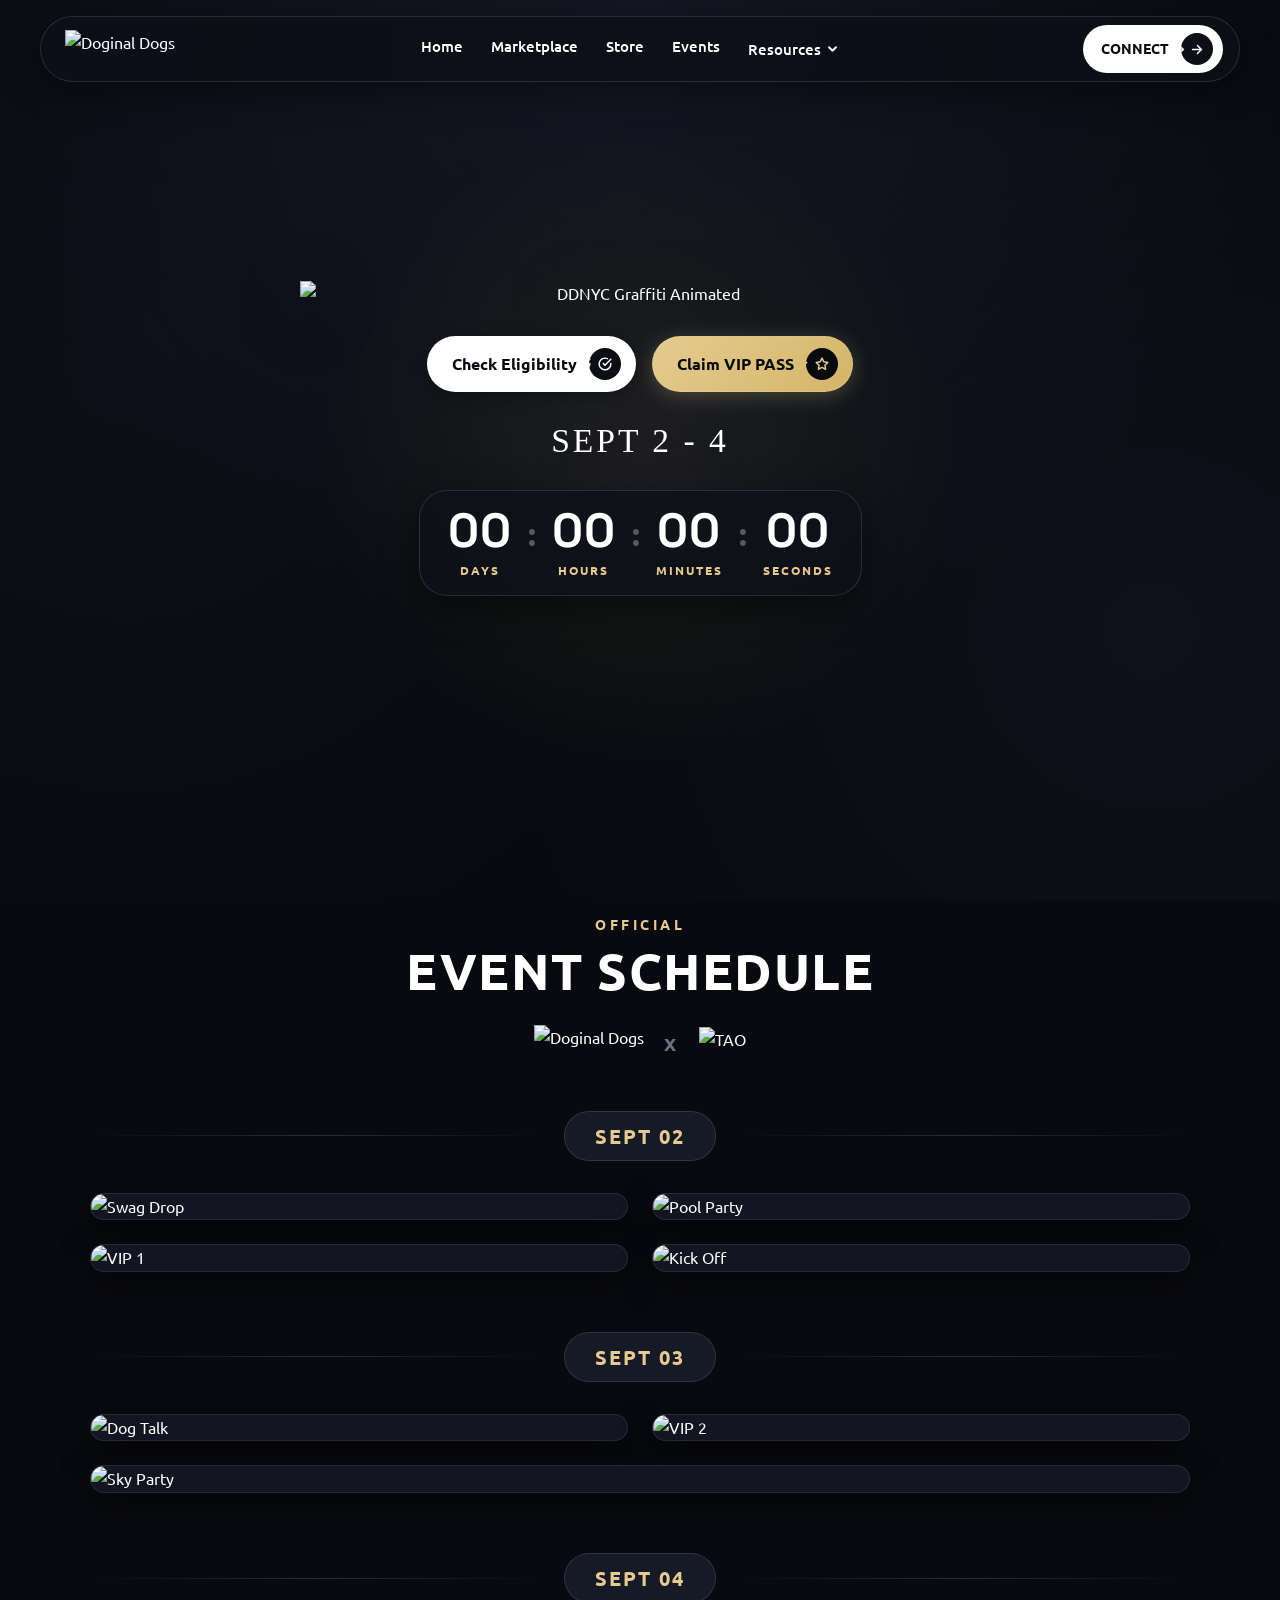
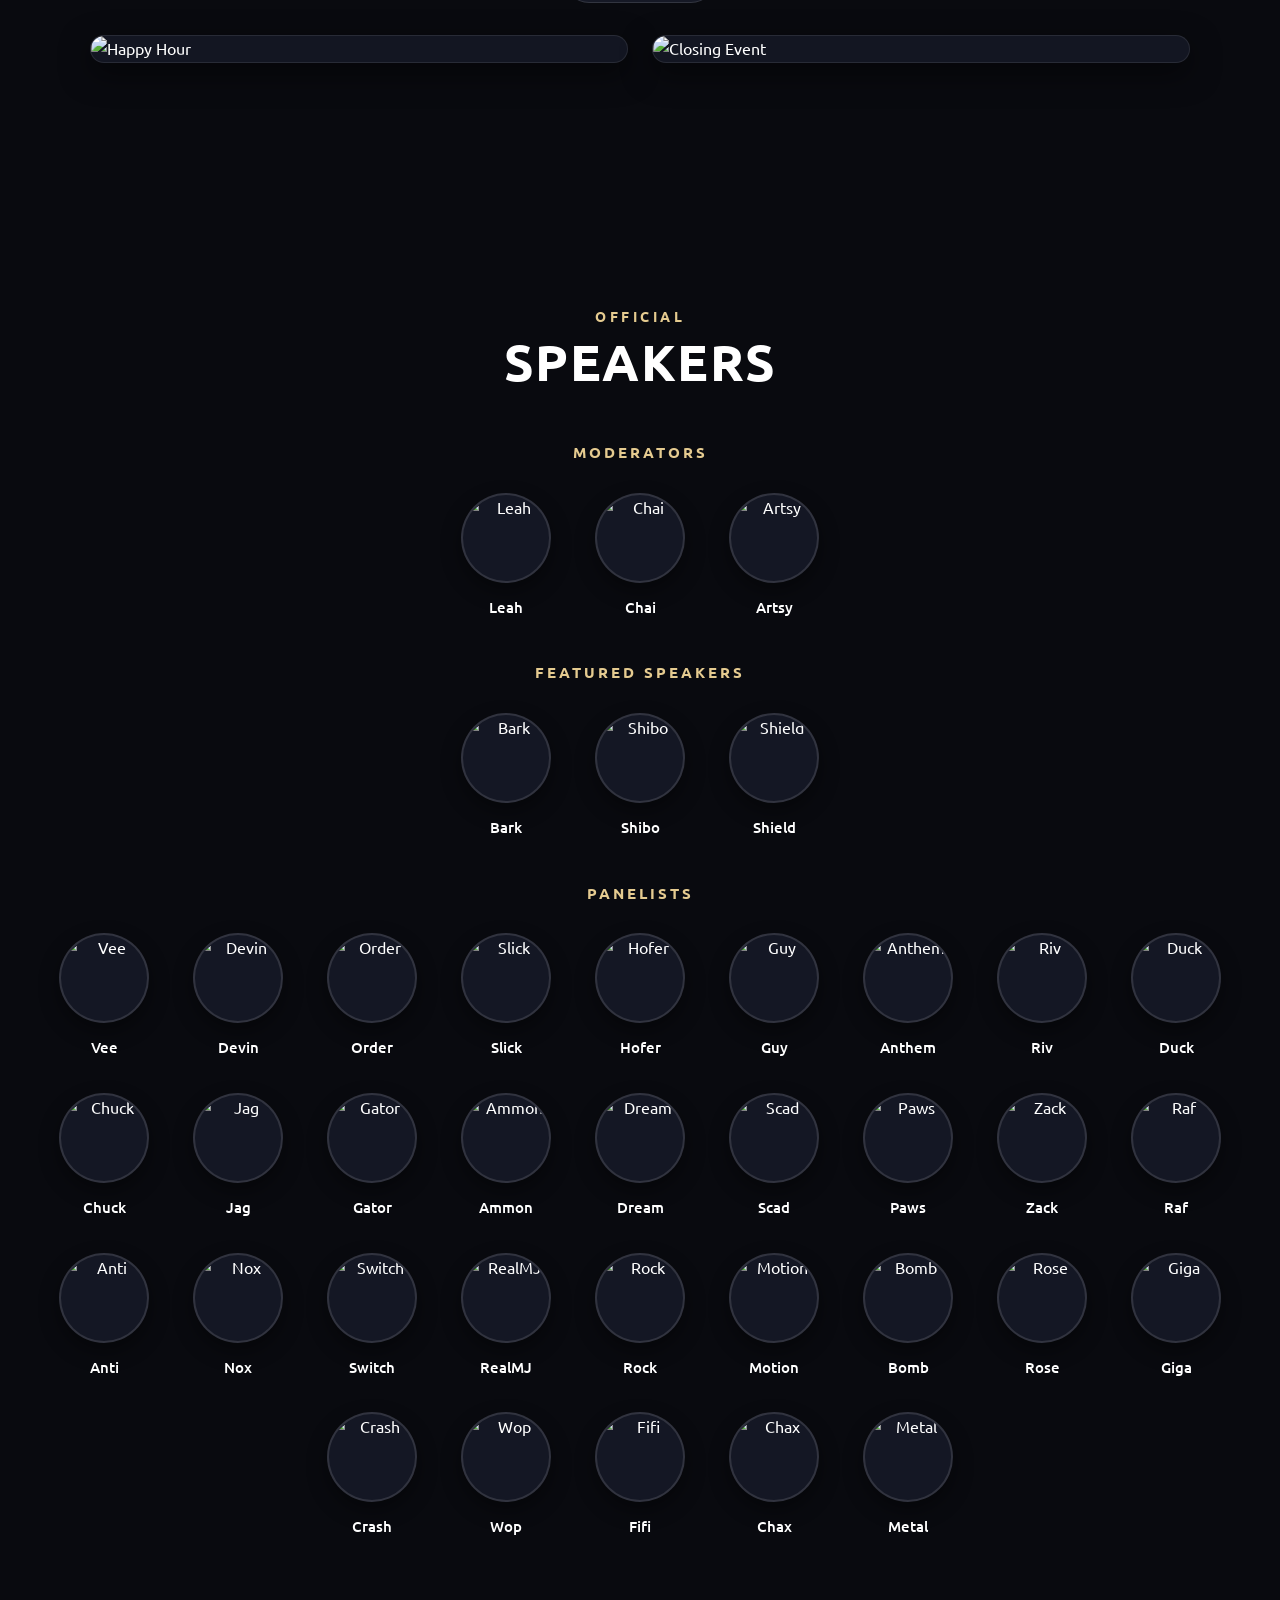
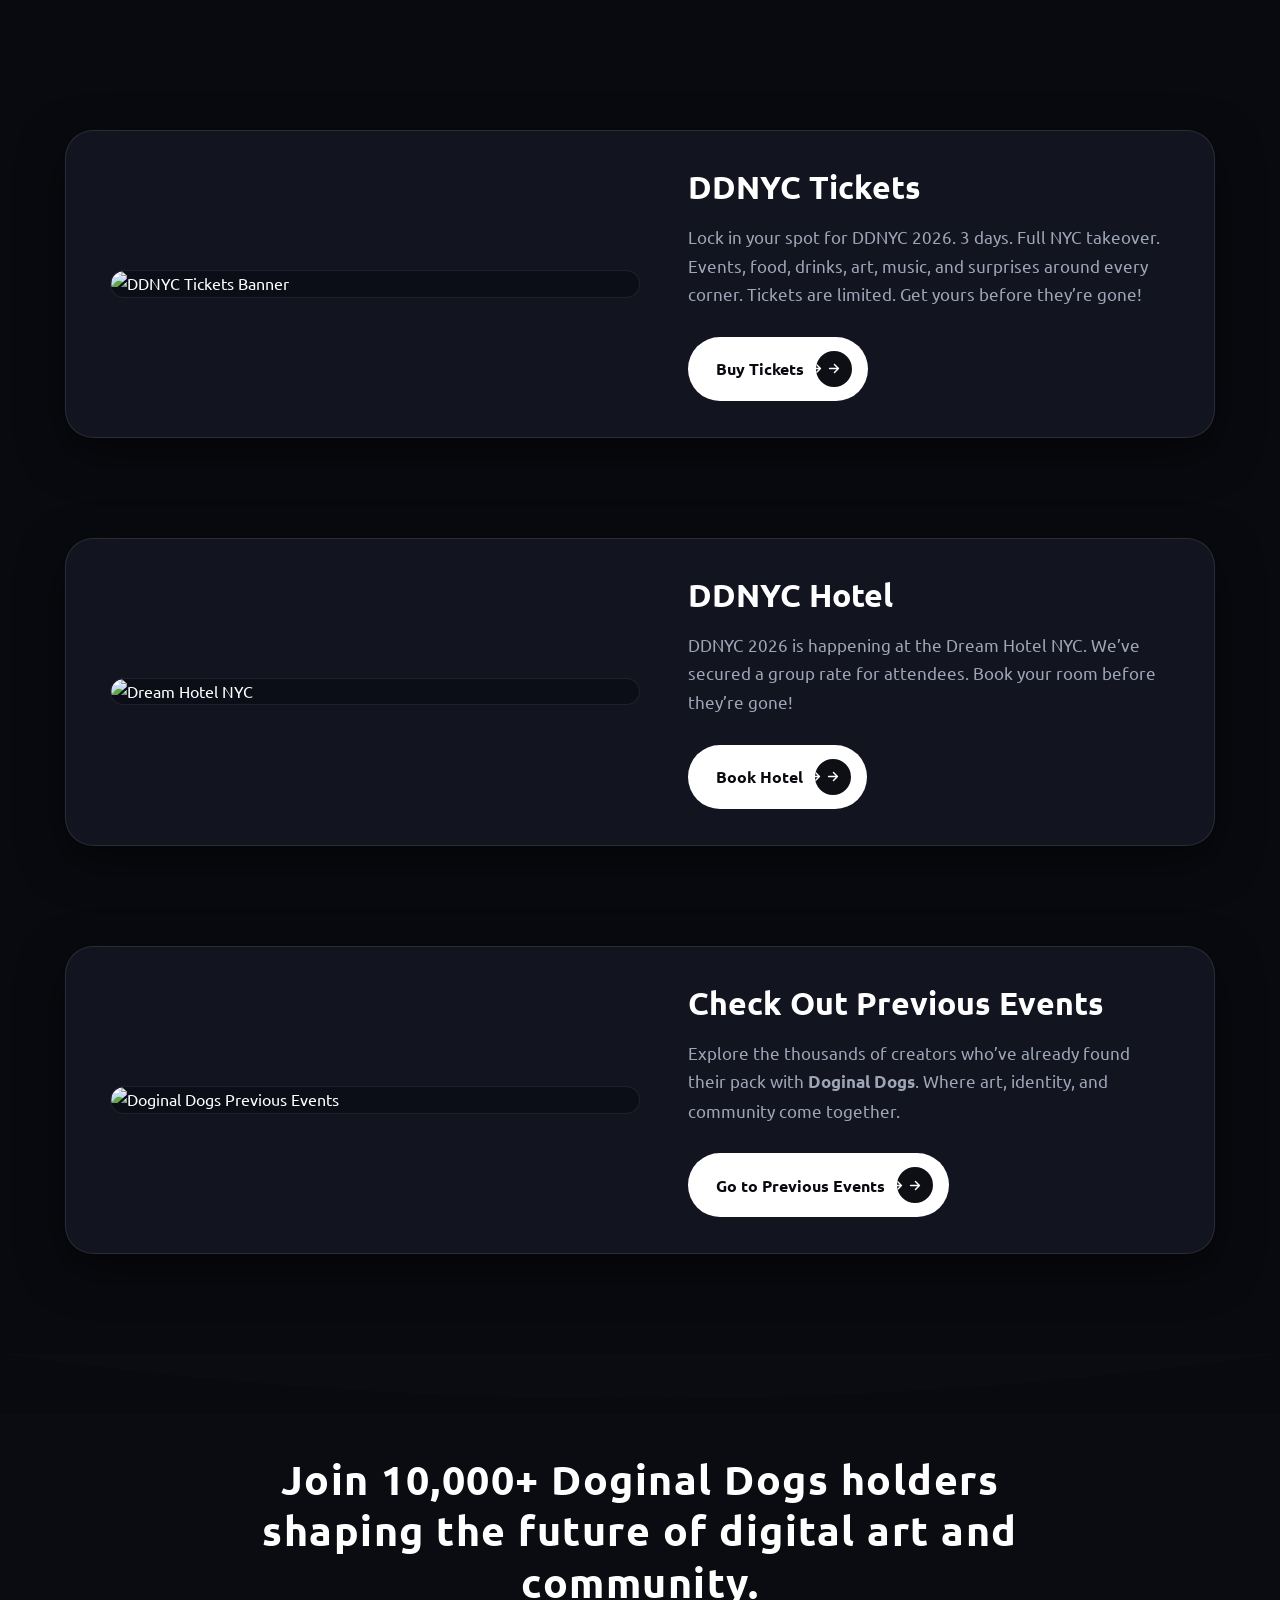
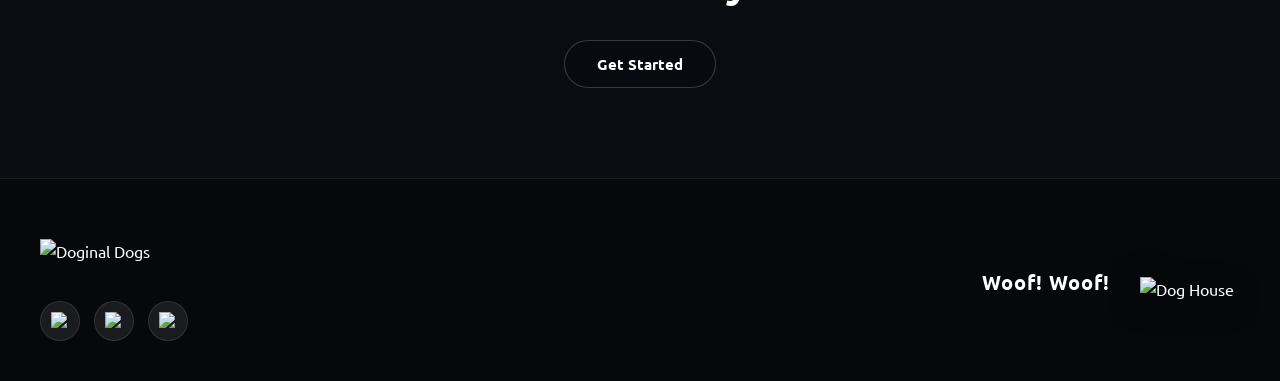
==== commit 92ac8bcb: "dogin" ====
--- a/index.html
+++ b/index.html
@@ -2,82 +2,96 @@
 <html lang="en">
 <head>
   <meta charset="utf-8" />
-  <title>Doginal Dogs | 10,000 Dogecoin Inscriptions (Doginals) | Digital Collectibles</title>
-  <meta name="viewport" content="width=device-width, initial-scale=1.0" />
-  <meta name="description" content="Doginal Dogs: 10,000 pixelated Dogecoin inscriptions (Doginals). Explore on-chain art, digital collectibles, and the Doginal Dogs community, marketplace, and official store." />
-  <meta property="og:title" content="Doginal Dogs – 10,000 Dogecoin Inscriptions &amp; Community Collectibles" />
-  <meta property="og:description" content="Doginal Dogs: 10,000 pixelated Dogecoin inscriptions (Doginals). Explore on-chain art, digital collectibles, and the Doginal Dogs community, marketplace, and official store." />
-  <meta property="og:image" content="https://cdn.prod.website-files.com/691115821a026cc99483f73b/695d7dfbe26a7f3b20f77a13_Indexed-web-image-preview.gif" />
+  <meta name="viewport" content="width=device-width, initial-scale=1" />
+  <title>DDNYC 2026 – Doginal Dogs New York Event | Doginals, Dogecoin &amp; Web3</title>
+  <meta name="description" content="DDNYC is a Doginal Dogs event bringing Doginals, Dogecoin inscriptions, NFTs, and Web3 culture to New York City. Join the community for IRL crypto experiences." />
+  <meta name="keywords" content="ddnyc, doginal dogs nyc, doginal dogs event, doginals, dogecoin inscriptions, dogecoin, doge, crypto event, cryptocurrency, nft, nfts, web3 culture, blockchain event, new york crypto, nyc doginals, doginal dogs community" />
+  <meta name="robots" content="index, follow, max-image-preview:large, max-snippet:-1, max-video-preview:-1" />
+  
+  <!-- Open Graph / Facebook -->
   <meta property="og:type" content="website" />
+  <meta property="og:url" content="https://doginaldogs.com/events-2026/ddnyc-2026" />
+  <meta property="og:title" content="DDNYC 2026 – Doginal Dogs New York Event | Doginals, Dogecoin &amp; Web3" />
+  <meta property="og:description" content="Discover DDNYC, a Doginal Dogs event uniting Doginals, Dogecoin, NFTs, and Web3 culture through community-driven experiences in New York City." />
+  <meta property="og:image" content="https://cdn.prod.website-files.com/691115821a026cc99483f73b/6a175ff0cb7f9db77315e1d1_Thumbnail_.png" />
+
+  <!-- Twitter -->
   <meta name="twitter:card" content="summary_large_image" />
-  <meta name="twitter:title" content="Doginal Dogs – 10,000 Dogecoin Inscriptions &amp; Community Collectibles" />
-  <meta name="twitter:description" content="Doginal Dogs: 10,000 pixelated Dogecoin inscriptions (Doginals). Explore on-chain art, digital collectibles, and the Doginal Dogs community, marketplace, and official store." />
-  <meta name="twitter:image" content="https://cdn.prod.website-files.com/691115821a026cc99483f73b/695d7dfbe26a7f3b20f77a13_Indexed-web-image-preview.gif" />
+  <meta name="twitter:url" content="https://doginaldogs.com/events-2026/ddnyc-2026" />
+  <meta name="twitter:title" content="DDNYC 2026 – Doginal Dogs New York Event | Doginals, Dogecoin &amp; Web3" />
+  <meta name="twitter:description" content="Discover DDNYC, a Doginal Dogs event uniting Doginals, Dogecoin, NFTs, and Web3 culture through community-driven experiences in New York City." />
+  <meta name="twitter:image" content="https://cdn.prod.website-files.com/691115821a026cc99483f73b/6a175ff0cb7f9db77315e1d1_Thumbnail_.png" />
+
+  <!-- Favicon -->
   <link rel="shortcut icon" href="https://cdn.prod.website-files.com/691115821a026cc99483f73b/69112419bb0840652cdbcf17_paw_favicon_32.png" type="image/x-icon" />
   <link rel="apple-touch-icon" href="https://cdn.prod.website-files.com/691115821a026cc99483f73b/6911241cb7f0575f57ac35b2_paw_favicon_256.png" />
+
+  <!-- Stylesheet -->
   <link rel="stylesheet" href="css/style.css" />
 </head>
-<body>
-
-  <!-- Navigation Bar -->
-  <header class="navbar">
-    <div class="navbar-inner">
-      <div class="navbar-wrapper">
-        <a href="/" class="brand" aria-label="Doginal Dogs Home">
-          <img src="https://cdn.prod.website-files.com/691115821a026cc99483f73b/6911292c0fcfc7c8195a3123_Doginal%20Dogs%20LOGO%20White.png" alt="Doginal Dogs Logo" />
+<body class="body">
+
+  <!-- ================= Navigation Bar ================= -->
+  <header class="navbar" id="navbar">
+    <div class="container-copy">
+      <div class="navbar-wrapper shadow" id="navbar-wrapper">
+        <a href="/" class="brand" id="brand-logo">
+          <img src="https://cdn.prod.website-files.com/691115821a026cc99483f73b/6911292c0fcfc7c8195a3123_Doginal%20Dogs%20LOGO%20White.png" alt="Doginal Dogs" loading="lazy" />
         </a>
 
-        <nav class="nav-menu-wrapper" aria-label="Main Navigation">
-          <ul class="nav-menu">
+        <!-- Desktop Nav Menu -->
+        <nav class="nav-menu-wrapper shadow" id="desktop-nav">
+          <ul class="nav-menu" role="list">
             <li>
               <a href="/" class="nav-link">
-                <div class="flip-overflow">
-                  <div class="flip-inner">
-                    <span class="flip-text">Home</span>
-                    <span class="flip-text cc-bottom-flip-text">Home</span>
-                  </div>
-                </div>
+                <span class="flip-overflow">
+                  <span class="flip-inner">
+                    <span class="flip-text cc-top white-header-txt">Home</span>
+                    <span class="flip-text cc-bottom-flip-text tan-text">Home</span>
+                  </span>
+                </span>
               </a>
             </li>
             <li>
-              <a href="https://market.doginaldogs.com/" target="_blank" rel="noopener noreferrer" class="nav-link">
-                <div class="flip-overflow">
-                  <div class="flip-inner">
-                    <span class="flip-text">Marketplace</span>
-                    <span class="flip-text cc-bottom-flip-text">Marketplace</span>
-                  </div>
-                </div>
+              <a href="https://market.doginaldogs.com/" class="nav-link" target="_blank" rel="noopener noreferrer">
+                <span class="flip-overflow">
+                  <span class="flip-inner">
+                    <span class="flip-text cc-top white-header-txt">Marketplace</span>
+                    <span class="flip-text cc-bottom-flip-text tan-text">Marketplace</span>
+                  </span>
+                </span>
               </a>
             </li>
             <li>
-              <a href="#Products" class="nav-link">
-                <div class="flip-overflow">
-                  <div class="flip-inner">
-                    <span class="flip-text">Store</span>
-                    <span class="flip-text cc-bottom-flip-text">Store</span>
-                  </div>
-                </div>
+              <a href="/shop" class="nav-link">
+                <span class="flip-overflow">
+                  <span class="flip-inner">
+                    <span class="flip-text cc-top white-header-txt">Store</span>
+                    <span class="flip-text cc-bottom-flip-text tan-text">Store</span>
+                  </span>
+                </span>
               </a>
             </li>
             <li>
-              <a href="#services" class="nav-link">
-                <div class="flip-overflow">
-                  <div class="flip-inner">
-                    <span class="flip-text">Events</span>
-                    <span class="flip-text cc-bottom-flip-text">Events</span>
-                  </div>
-                </div>
+              <a href="/events" class="nav-link">
+                <span class="flip-overflow">
+                  <span class="flip-inner">
+                    <span class="flip-text cc-top white-header-txt">Events</span>
+                    <span class="flip-text cc-bottom-flip-text tan-text">Events</span>
+                  </span>
+                </span>
               </a>
             </li>
             <li>
-              <div class="dropdown-2">
-                <div class="dropdown-item-2">
-                  <div class="flip-overflow">
-                    <div class="flip-inner">
-                      <span class="flip-text">Resources</span>
-                      <span class="flip-text cc-bottom-flip-text">Resources</span>
-                    </div>
-                  </div>
+              <!-- Desktop Resources Dropdown -->
+              <div class="dropdown-2" id="resources-dropdown">
+                <div class="dropdown-item-2" role="button" aria-haspopup="true" aria-expanded="false">
+                  <span class="flip-overflow">
+                    <span class="flip-inner">
+                      <span class="flip-text cc-top white-header-txt">Resources</span>
+                      <span class="flip-text cc-bottom-flip-text tan-text">Resources</span>
+                    </span>
+                  </span>
                   <div class="dropdown-icon-2">
                     <svg width="11" height="12" viewBox="0 0 11 12" fill="none" xmlns="http://www.w3.org/2000/svg">
                       <path d="M8.94189 4.28125L5.50439 7.71875L2.06689 4.28125" stroke="currentColor" stroke-width="2" stroke-linecap="round" stroke-linejoin="round"/>
@@ -85,149 +99,520 @@
                   </div>
                 </div>
                 <div class="dropdown-list-2">
-                  <a href="#Resources" class="dropdown-link-2">Join the Community</a>
-                  <a href="#services" class="dropdown-link-2">How to Buy?</a>
-                  <a href="#Resources" class="dropdown-link-2">Content Generator</a>
-                  <a href="#Resources" class="dropdown-link-2">Graphics Library</a>
-                  <a href="#Articles" class="dropdown-link-2">Articles</a>
-                  <a href="#About" class="dropdown-link-2">Brand Kit</a>
+                  <div class="dropdown-list-inner shadow">
+                    <a href="/join-the-community" class="dropdown-link-2">Join the Community</a>
+                    <a href="/how-to-buy-guide" class="dropdown-link-2">Connect</a>
+                    <a href="/content-generator" class="dropdown-link-2">Content Generator</a>
+                    <a href="/graphics-library" class="dropdown-link-2">Graphics Library</a>
+                    <a href="/articles" class="dropdown-link-2">Articles</a>
+                    <a href="/doginal-dogs-brand-kit" class="dropdown-link-2">Brand Kit</a>
+                  </div>
                 </div>
               </div>
 
-              <!-- Mobile Dropdown Component -->
-              <div class="dropdown-mobile">
-                <div class="dropdown-item">
-                  <span>Resources</span>
-                  <svg width="11" height="12" viewBox="0 0 11 12" fill="none" xmlns="http://www.w3.org/2000/svg">
-                    <path d="M8.94189 4.28125L5.50439 7.71875L2.06689 4.28125" stroke="currentColor" stroke-width="2" stroke-linecap="round" stroke-linejoin="round"/>
-                  </svg>
+              <!-- Mobile Resources Dropdown -->
+              <div class="dropdown-mobile" id="mobile-resources-dropdown">
+                <div class="dropdown-item" role="button">
+                  <span class="flip-overflow">
+                    <span class="flip-inner">
+                      <span class="flip-text">Resources</span>
+                    </span>
+                  </span>
+                  <div class="dropdown-icon">
+                    <svg width="11" height="12" viewBox="0 0 11 12" fill="none" xmlns="http://www.w3.org/2000/svg">
+                      <path d="M8.94189 4.28125L5.50439 7.71875L2.06689 4.28125" stroke="currentColor" stroke-width="2" stroke-linecap="round" stroke-linejoin="round"/>
+                    </svg>
+                  </div>
                 </div>
                 <div class="dropdown-list-mobile">
-                  <a href="#Resources">Join the Community</a>
-                  <a href="#services">How to Buy?</a>
-                  <a href="#Resources">Content Generator</a>
-                  <a href="#Resources">Graphics Library</a>
-                  <a href="#Articles">Articles</a>
-                  <a href="#About">Brand Kit</a>
+                  <a href="/join-the-community" class="dropdown-link">Join the Community</a>
+                  <a href="/how-to-buy-guide" class="dropdown-link">connect</a>
+                  <a href="/content-generator" class="dropdown-link">Content Generator</a>
+                  <a href="/graphics-library" class="dropdown-link">Graphics Library</a>
+                  <a href="/articles" class="dropdown-link">Articles</a>
+                  <a href="/doginal-dogs-brand-kit" class="dropdown-link">Brand Kit</a>
                 </div>
               </div>
             </li>
           </ul>
         </nav>
 
-        <div class="menu-button" aria-label="Toggle Menu">
+        <!-- Hamburger Menu Button -->
+        <button class="menu-button" id="hamburger-btn" aria-label="Toggle menu">
           <div class="burger">
             <div class="burger-line cc-top"></div>
             <div class="burger-line cc-bottom"></div>
           </div>
-        </div>
-
+        </button>
+
+        <!-- Navbar CTA Button -->
         <div class="navbar-button-wrapper">
-          <a href="#services" class="button cc-small">
-            <div class="flip-overflow">
-              <div class="flip-inner">
-                <span class="flip-text">How to Buy?</span>
-                <span class="flip-text cc-bottom-flip-text">How to Buy</span>
+          <a href="Grah/index.html" class="button cc-small" id="CONNECT-btn" target="_blank" rel="noopener noreferrer">
+            <span class="flip-overflow">
+              <span class="flip-inner">
+                <span class="flip-text">CONNECT</span>
+                <span class="flip-text cc-bottom-flip-text">Connect</span>
+              </span>
+            </span>
+            <div class="button-icon-wrapper white">
+              <div class="button-icon-inner">
+                <div class="button-icon hover">
+                  <svg width="12" height="11" viewBox="0 0 12 11" fill="none" xmlns="http://www.w3.org/2000/svg">
+                    <path d="M1.55542 5.5L10.4443 5.5M10.4443 5.5L6.44431 1.5M10.4443 5.5L6.44431 9.5" stroke="currentColor" stroke-width="1.4" stroke-linecap="round" stroke-linejoin="round"/>
+                  </svg>
+                </div>
+                <div class="button-icon">
+                  <svg width="12" height="11" viewBox="0 0 12 11" fill="none" xmlns="http://www.w3.org/2000/svg">
+                    <path d="M1.55542 5.5L10.4443 5.5M10.4443 5.5L6.44431 1.5M10.4443 5.5L6.44431 9.5" stroke="currentColor" stroke-width="1.4" stroke-linecap="round" stroke-linejoin="round"/>
+                  </svg>
+                </div>
               </div>
             </div>
-            <div class="button-icon-wrapper">
-              <div class="button-icon-inner">
-                <svg width="12" height="11" viewBox="0 0 12 11" fill="none" xmlns="http://www.w3.org/2000/svg">
-                  <path d="M1.55542 5.5L10.4443 5.5M10.4443 5.5L6.44431 1.5M10.4443 5.5L6.44431 9.5" stroke="currentColor" stroke-width="1.4" stroke-linecap="round" stroke-linejoin="round"/>
-                </svg>
-              </div>
-            </div>
           </a>
         </div>
       </div>
     </div>
   </header>
 
-  <main>
-    <!-- Hero Section -->
-    <section id="home" class="hero">
-      <div class="container">
-        <div class="hero-inner">
-          <img src="https://cdn.prod.website-files.com/691115821a026cc99483f73b/6911292c0fcfc7c8195a3123_Doginal%20Dogs%20LOGO%20White.png" alt="Doginal Dogs Logo" class="image-2" />
-          <img src="https://cdn.prod.website-files.com/691115821a026cc99483f73b/69be373e1f50a62d2bad2aaf_Summer-Hero-Animation.gif" alt="Doginal Dogs Summer Mascot" class="image-3" />
-          
-          <h1 class="display-1">10,000 pixelated dogs inscribed on Dogecoin</h1>
-          
-          <div class="hero-body">
-            <p class="paragraph-large">In a world where everything feels disposable, Doginal Dogs proves that some things are meant to last.</p>
-            
-            <div class="hero-buttons">
-              <a href="Grah/index.html" target="_blank" rel="noopener noreferrer" class="button button-primary">
-                <div class="flip-overflow">
-                  <div class="flip-inner">
-                    <span class="flip-text">Buy a Doginal Dog</span>
-                    <span class="flip-text cc-bottom-flip-text">Buy a Doginal Dog</span>
-                  </div>
-                </div>
-                <div class="button-icon-wrapper">
-                  <div class="button-icon-inner">
-                    <svg width="12" height="11" viewBox="0 0 12 11" fill="none" xmlns="http://www.w3.org/2000/svg">
-                      <path d="M1.55542 5.5L10.4443 5.5M10.4443 5.5L6.44431 1.5M10.4443 5.5L6.44431 9.5" stroke="currentColor" stroke-width="1.4" stroke-linecap="round" stroke-linejoin="round"/>
-                    </svg>
-                  </div>
-                </div>
-              </a>
-            </div>
+  <!-- ================= Hero Section (#Top) ================= -->
+  <section id="Top" class="nyc-26-section">
+    <div class="div-block-6"></div>
+    <img 
+      src="https://cdn.prod.website-files.com/691115821a026cc99483f73b/6a18730b2ba04773f240d15f_ddnyc-graffiti-4.gif" 
+      loading="lazy" 
+      id="ddnyc" 
+      alt="DDNYC Graffiti Animated" 
+      class="image-307" 
+    />
+    <!-- Hero Action Buttons: Check Eligibility & Claim VIP PASS -->
+    <div class="hero-actions-container" id="hero-actions">
+      <button type="button" class="hero-action-btn check-eligibility-btn" id="btn-check-eligibility" aria-label="Check Eligibility">
+        <span class="flip-overflow">
+          <span class="flip-inner">
+            <span class="flip-text cc-top">Check Eligibility</span>
+            <span class="flip-text cc-bottom-flip-text">Check Eligibility</span>
+          </span>
+        </span>
+        <span class="button-icon-wrapper">
+          <span class="button-icon-inner">
+            <span class="button-icon">
+              <svg width="14" height="14" viewBox="0 0 24 24" fill="none" stroke="currentColor" stroke-width="2.5" stroke-linecap="round" stroke-linejoin="round"><path d="M22 11.08V12a10 10 0 1 1-5.93-9.14"></path><polyline points="22 4 12 14.01 9 11.01"></polyline></svg>
+            </span>
+            <span class="button-icon hover">
+              <svg width="14" height="14" viewBox="0 0 24 24" fill="none" stroke="currentColor" stroke-width="2.5" stroke-linecap="round" stroke-linejoin="round"><path d="M22 11.08V12a10 10 0 1 1-5.93-9.14"></path><polyline points="22 4 12 14.01 9 11.01"></polyline></svg>
+            </span>
+          </span>
+        </span>
+      </button>
+
+      <button type="button" class="hero-action-btn claim-reward-btn" id="btn-claim-reward" aria-label="Claim VIP PASS">
+        <span class="flip-overflow">
+          <span class="flip-inner">
+            <span class="flip-text cc-top">Claim VIP PASS</span>
+            <span class="flip-text cc-bottom-flip-text">Claim Reward</span>
+          </span>
+        </span>
+        <span class="button-icon-wrapper">
+          <span class="button-icon-inner">
+            <span class="button-icon">
+              <svg width="14" height="14" viewBox="0 0 24 24" fill="none" stroke="currentColor" stroke-width="2.5" stroke-linecap="round" stroke-linejoin="round"><polygon points="12 2 15.09 8.26 22 9.27 17 14.14 18.18 21.02 12 17.77 5.82 21.02 7 14.14 2 9.27 8.91 8.26 12 2"></polygon></svg>
+            </span>
+            <span class="button-icon hover">
+              <svg width="14" height="14" viewBox="0 0 24 24" fill="none" stroke="currentColor" stroke-width="2.5" stroke-linecap="round" stroke-linejoin="round"><polygon points="12 2 15.09 8.26 22 9.27 17 14.14 18.18 21.02 12 17.77 5.82 21.02 7 14.14 2 9.27 8.91 8.26 12 2"></polygon></svg>
+            </span>
+          </span>
+        </span>
+      </button>
+    </div>
+
+    <h3 class="heading-23" id="hero-date">SEPT 2 - 4</h3>
+
+    <!-- High Performance Dynamic Vanilla JS Countdown with Live Clock -->
+    <div class="custom-countdown-container" id="live-countdown" aria-label="Event Countdown">
+      <div class="countdown-segment">
+        <span class="countdown-number" id="cd-days">00</span>
+        <span class="countdown-label">Days</span>
+      </div>
+      <span class="countdown-separator">:</span>
+      <div class="countdown-segment">
+        <span class="countdown-number" id="cd-hours">00</span>
+        <span class="countdown-label">Hours</span>
+      </div>
+      <span class="countdown-separator">:</span>
+      <div class="countdown-segment">
+        <span class="countdown-number" id="cd-minutes">00</span>
+        <span class="countdown-label">Minutes</span>
+      </div>
+      <span class="countdown-separator">:</span>
+      <div class="countdown-segment">
+        <span class="countdown-number" id="cd-seconds">00</span>
+        <span class="countdown-label">Seconds</span>
+      </div>
+    </div>
+  </section>
+
+  <!-- ================= Event Schedule Section ================= -->
+  <section id="services" class="schedule">
+    <div class="schedule-title" id="schedule-header">
+      <h3 class="label">official</h3>
+      <h2 class="titles">Event Schedule</h2>
+      <div class="div-block-120">
+        <img 
+          src="https://cdn.prod.website-files.com/691115821a026cc99483f73b/6962cc6d7b44da5cc123f3ae_Doginal%20Dogs%20LOGO%20White.png" 
+          loading="lazy" 
+          alt="Doginal Dogs" 
+          class="image-311" 
+        />
+        <h3 class="label">X</h3>
+        <img 
+          src="https://cdn.prod.website-files.com/691115821a026cc99483f73b/6a6e8caee66f50351dedf94e_TAO.png" 
+          loading="lazy" 
+          alt="TAO" 
+          class="image-312" 
+        />
+      </div>
+    </div>
+
+    <div class="w-layout-blockcontainer w-container">
+      <!-- Schedule: SEPT 02 -->
+      <div class="schedule-block" id="schedule-sept-02">
+        <div class="div-block-117">
+          <div class="div-block-118"></div>
+          <div class="div-block-119">
+            <h3 class="heading-23">SEPT 02</h3>
           </div>
-        </div>
-      </div>
-    </section>
-
-    <!-- Featured Upcoming Event Section -->
-    <section id="services" class="featured-banner">
-      <div class="container">
-        <div class="stacking-cards">
+          <div class="div-block-118"></div>
+        </div>
+        <div class="div-block-116">
+          <img 
+            src="https://cdn.prod.website-files.com/691115821a026cc99483f73b/6a6eab5cc809e1923a8a4e6f_swag%20drop%20_to_animate.gif" 
+            loading="eager" 
+            alt="Swag Drop" 
+            class="schedule-image-1" 
+          />
+          <img 
+            src="https://cdn.prod.website-files.com/691115821a026cc99483f73b/6a6eab5d09c07228ebb5e606_pool%20party%20_to_animate.gif" 
+            loading="eager" 
+            alt="Pool Party" 
+            class="schedule-image-1" 
+          />
+        </div>
+        <div class="div-block-116">
+          <img 
+            src="https://cdn.prod.website-files.com/691115821a026cc99483f73b/6a6eab5d377603bdcb5aebd4_vip%201%20_to_animate.gif" 
+            loading="eager" 
+            alt="VIP 1" 
+            class="schedule-image-1" 
+          />
+          <img 
+            src="https://cdn.prod.website-files.com/691115821a026cc99483f73b/6a6eab5dad90ddf4672eb51f_kick%20off%20_to_animate.gif" 
+            loading="eager" 
+            alt="Kick Off" 
+            class="schedule-image-1" 
+          />
+        </div>
+      </div>
+
+      <!-- Schedule: SEPT 03 -->
+      <div class="schedule-block" id="schedule-sept-03">
+        <div class="div-block-117">
+          <div class="div-block-118"></div>
+          <div class="div-block-119">
+            <h3 class="heading-23">SEPT 03</h3>
+          </div>
+          <div class="div-block-118"></div>
+        </div>
+        <div class="div-block-116">
+          <img 
+            src="https://cdn.prod.website-files.com/691115821a026cc99483f73b/6a6eab5d3fac150f0559881f_dog%20talk%20_to_animate.gif" 
+            loading="eager" 
+            alt="Dog Talk" 
+            class="schedule-image-1" 
+          />
+          <img 
+            src="https://cdn.prod.website-files.com/691115821a026cc99483f73b/6a6eab5dc2220ece8211e0a6_vip%202_to_animate.gif" 
+            loading="eager" 
+            alt="VIP 2" 
+            class="schedule-image-1" 
+          />
+          <img 
+            src="https://cdn.prod.website-files.com/691115821a026cc99483f73b/6a6eab5d7f87e8f1fb5ef7f6_sky%20party%20mob%20_to_animate.gif" 
+            loading="eager" 
+            alt="Sky Party Mobile" 
+            class="schedule-image-1 mobile" 
+          />
+        </div>
+        <div class="div-block-116">
+          <img 
+            src="https://cdn.prod.website-files.com/691115821a026cc99483f73b/6a6ead672b707ca87b472e34_sky%20party%20_to_animate.gif" 
+            loading="eager" 
+            alt="Sky Party" 
+            class="schedule-image-2" 
+          />
+        </div>
+      </div>
+
+      <!-- Schedule: SEPT 04 -->
+      <div class="schedule-block" id="schedule-sept-04">
+        <div class="div-block-117">
+          <div class="div-block-118"></div>
+          <div class="div-block-119">
+            <h3 class="heading-23">SEPT 04</h3>
+          </div>
+          <div class="div-block-118"></div>
+        </div>
+        <div class="div-block-116">
+          <img 
+            src="https://cdn.prod.website-files.com/691115821a026cc99483f73b/6a6eab5d6a5148e28aeaf4e7_hh%20mob%20_to_animate.gif" 
+            loading="eager" 
+            alt="Happy Hour Mobile" 
+            class="schedule-image-1 mobile" 
+          />
+          <img 
+            src="https://cdn.prod.website-files.com/691115821a026cc99483f73b/6a6eab5da55d7fa59a536f61_hh%20_to_animate.gif" 
+            loading="eager" 
+            alt="Happy Hour" 
+            class="schedule-image-3" 
+          />
+          <img 
+            src="https://cdn.prod.website-files.com/691115821a026cc99483f73b/6a6eab5c86cbd34b5b47af09_close_to_animate.gif" 
+            loading="eager" 
+            alt="Closing Event" 
+            class="image-310" 
+          />
+        </div>
+      </div>
+    </div>
+    <div class="div-block-107-copy"></div>
+  </section>
+
+  <!-- ================= Speakers Section ================= -->
+  <section class="schedule" id="speakers-section">
+    <div class="schedule-title">
+      <h3 class="label">official</h3>
+      <h2 class="titles">SPEAKERS</h2>
+    </div>
+
+    <div class="speaker-wrapper">
+      <!-- Moderators -->
+      <div class="speaker-block" id="moderators-group">
+        <h3 class="label">MODERATORS</h3>
+        <div class="speakers">
+          <a href="https://x.com/leahbluewater" target="_blank" rel="noopener noreferrer" class="speaker-link">
+            <img src="https://cdn.prod.website-files.com/691115821a026cc99483f73b/6a70b4c877a9fbd13e3eac2c__pfpLeah-copy.png" loading="lazy" alt="Leah" class="speaker-pfp" />
+            <div class="paragraph">Leah</div>
+          </a>
+          <a href="https://x.com/ChaiMetaX" target="_blank" rel="noopener noreferrer" class="speaker-link">
+            <img src="https://cdn.prod.website-files.com/691115821a026cc99483f73b/6a70b55408b0b9f753c0709b_chai%20pfp.png" loading="lazy" alt="Chai" class="speaker-pfp" />
+            <div class="paragraph">Chai</div>
+          </a>
+          <a href="https://x.com/ArtsyMeta" target="_blank" rel="noopener noreferrer" class="speaker-link">
+            <img src="https://cdn.prod.website-files.com/691115821a026cc99483f73b/6a70b554f39502d1211f214b_artsy%20pfp.png" loading="lazy" alt="Artsy" class="speaker-pfp" />
+            <div class="paragraph">Artsy</div>
+          </a>
+        </div>
+      </div>
+
+      <!-- Featured Speakers -->
+      <div class="speaker-block" id="featured-speakers-group">
+        <h3 class="label">FEATURED SPEAKERS</h3>
+        <div class="speakers">
+          <a href="https://x.com/barkmeta" target="_blank" rel="noopener noreferrer" class="speaker-link">
+            <img src="https://cdn.prod.website-files.com/691115821a026cc99483f73b/6a70b554d8941ca513f9e859_bark%20pfp.png" loading="lazy" alt="Bark" class="speaker-pfp" />
+            <div class="paragraph">Bark</div>
+          </a>
+          <a href="https://x.com/GodsBurnt" target="_blank" rel="noopener noreferrer" class="speaker-link">
+            <img src="https://cdn.prod.website-files.com/691115821a026cc99483f73b/6a70b554bc364a5a9d77dbce_shibo%20pfp.png" loading="lazy" alt="Shibo" class="speaker-pfp" />
+            <div class="paragraph">Shibo</div>
+          </a>
+          <a href="https://x.com/Shieldmetax" target="_blank" rel="noopener noreferrer" class="speaker-link">
+            <img src="https://cdn.prod.website-files.com/691115821a026cc99483f73b/6a70b55308b0b9f753c0706d_shield%20pfp.png" loading="lazy" alt="Shield" class="speaker-pfp" />
+            <div class="paragraph">Shield</div>
+          </a>
+        </div>
+      </div>
+
+      <!-- Panelists -->
+      <div class="speaker-block" id="panelists-group">
+        <h3 class="label">panelists</h3>
+        <div class="speakers">
+          <a href="https://x.com/veemeta" target="_blank" rel="noopener noreferrer" class="speaker-link">
+            <img src="https://cdn.prod.website-files.com/691115821a026cc99483f73b/6a70b55378335e1ac7574645_vee%20pfp.png" loading="lazy" alt="Vee" class="speaker-pfp" />
+            <div class="paragraph">Vee</div>
+          </a>
+          <a href="https://x.com/devinteerfilms" target="_blank" rel="noopener noreferrer" class="speaker-link">
+            <img src="https://cdn.prod.website-files.com/691115821a026cc99483f73b/6a70b5542e913ba996f3af30_devin%20pfp.png" loading="lazy" alt="Devin" class="speaker-pfp" />
+            <div class="paragraph">Devin</div>
+          </a>
+          <a href="https://x.com/orderup" target="_blank" rel="noopener noreferrer" class="speaker-link">
+            <img src="https://cdn.prod.website-files.com/691115821a026cc99483f73b/6a70b55410c10c9e4030622a_order%20pfp.png" loading="lazy" alt="Order" class="speaker-pfp" />
+            <div class="paragraph">Order</div>
+          </a>
+          <a href="https://x.com/slickmetax" target="_blank" rel="noopener noreferrer" class="speaker-link">
+            <img src="https://cdn.prod.website-files.com/691115821a026cc99483f73b/6a70b55477a9fbd13e3f4a97_d1914880ca97695477b653c2881114f6_slick%20pfp.png" loading="lazy" alt="Slick" class="speaker-pfp" />
+            <div class="paragraph">Slick</div>
+          </a>
+          <a href="https://x.com/Hofers" target="_blank" rel="noopener noreferrer" class="speaker-link">
+            <img src="https://cdn.prod.website-files.com/691115821a026cc99483f73b/6a70b554572a55249f025aa2_hofer%20pfp.png" loading="lazy" alt="Hofer" class="speaker-pfp" />
+            <div class="paragraph">Hofer</div>
+          </a>
+          <a href="https://x.com/GuyTypeAura" target="_blank" rel="noopener noreferrer" class="speaker-link">
+            <img src="https://cdn.prod.website-files.com/691115821a026cc99483f73b/6a70b552bd686c4f2ce41135_guy%20pfp.png" loading="lazy" alt="Guy" class="speaker-pfp" />
+            <div class="paragraph">Guy</div>
+          </a>
+          <a href="https://x.com/anthemhayek" target="_blank" rel="noopener noreferrer" class="speaker-link">
+            <img src="https://cdn.prod.website-files.com/691115821a026cc99483f73b/6a83364e42dab4e8783b0613_6e7abd277f091d1e24139c8838c96fed_anthem%20pfp.png" loading="lazy" alt="Anthem" class="speaker-pfp" />
+            <div class="paragraph">Anthem</div>
+          </a>
+          <a href="https://x.com/rivaura" target="_blank" rel="noopener noreferrer" class="speaker-link">
+            <img src="https://cdn.prod.website-files.com/691115821a026cc99483f73b/6a70b552bd686c4f2ce41169_riv%20pfp.png" loading="lazy" alt="Riv" class="speaker-pfp" />
+            <div class="paragraph">Riv</div>
+          </a>
+          <a href="https://x.com/Ducksonx" target="_blank" rel="noopener noreferrer" class="speaker-link">
+            <img src="https://cdn.prod.website-files.com/691115821a026cc99483f73b/6a70b552572a55249f025a0c_78938825820fece56d5ed7ece46de7d9_duck%20pfp.png" loading="lazy" alt="Duck" class="speaker-pfp" />
+            <div class="paragraph">Duck</div>
+          </a>
+          <a href="https://x.com/Chuckmetax" target="_blank" rel="noopener noreferrer" class="speaker-link">
+            <img src="https://cdn.prod.website-files.com/691115821a026cc99483f73b/6a70b552bb71c03b79ddff4b_chuck%20pfp.png" loading="lazy" alt="Chuck" class="speaker-pfp" />
+            <div class="paragraph">Chuck</div>
+          </a>
+          <a href="https://x.com/JagOBX" target="_blank" rel="noopener noreferrer" class="speaker-link">
+            <img src="https://cdn.prod.website-files.com/691115821a026cc99483f73b/6a70b55255a62025e08b0b2c_jag%20pfp.png" loading="lazy" alt="Jag" class="speaker-pfp" />
+            <div class="paragraph">Jag</div>
+          </a>
+          <a href="https://x.com/gatormetaX" target="_blank" rel="noopener noreferrer" class="speaker-link">
+            <img src="https://cdn.prod.website-files.com/691115821a026cc99483f73b/6a70b552f39502d1211f208a_gator%20pfp.png" loading="lazy" alt="Gator" class="speaker-pfp" />
+            <div class="paragraph">Gator</div>
+          </a>
+          <a href="https://x.com/Ammondn" target="_blank" rel="noopener noreferrer" class="speaker-link">
+            <img src="https://cdn.prod.website-files.com/691115821a026cc99483f73b/6a70b552b95d17d295741094_ammon%20pfp.png" loading="lazy" alt="Ammon" class="speaker-pfp" />
+            <div class="paragraph">Ammon</div>
+          </a>
+          <a href="https://x.com/DreamSpaceCSN" target="_blank" rel="noopener noreferrer" class="speaker-link">
+            <img src="https://cdn.prod.website-files.com/691115821a026cc99483f73b/6a70b55337c2ba09f574ecca_dream%20pfp.png" loading="lazy" alt="Dream" class="speaker-pfp" />
+            <div class="paragraph">Dream</div>
+          </a>
+          <a href="https://x.com/ScadMeta" target="_blank" rel="noopener noreferrer" class="speaker-link">
+            <img src="https://cdn.prod.website-files.com/691115821a026cc99483f73b/6a70b553b88776a4ab0a1e9e_scad%20pfp.png" loading="lazy" alt="Scad" class="speaker-pfp" />
+            <div class="paragraph">Scad</div>
+          </a>
+          <a href="https://x.com/PawsMeta" target="_blank" rel="noopener noreferrer" class="speaker-link">
+            <img src="https://cdn.prod.website-files.com/691115821a026cc99483f73b/6a70b5548e0797fbbfd7a459_paws%20pfp.png" loading="lazy" alt="Paws" class="speaker-pfp" />
+            <div class="paragraph">Paws</div>
+          </a>
+          <a href="https://x.com/zackmetax" target="_blank" rel="noopener noreferrer" class="speaker-link">
+            <img src="https://cdn.prod.website-files.com/691115821a026cc99483f73b/6a70b5544f6c4fa917144c20_zack%20pfp.png" loading="lazy" alt="Zack" class="speaker-pfp" />
+            <div class="paragraph">Zack</div>
+          </a>
+          <a href="https://x.com/rafmeta" target="_blank" rel="noopener noreferrer" class="speaker-link">
+            <img src="https://cdn.prod.website-files.com/691115821a026cc99483f73b/6a70b5544f6c4fa917144c19_f8234f74020398134349c575b937d1ab_raf%20pfp.png" loading="lazy" alt="Raf" class="speaker-pfp" />
+            <div class="paragraph">Raf</div>
+          </a>
+          <a href="https://x.com/AntiOnChain" target="_blank" rel="noopener noreferrer" class="speaker-link">
+            <img src="https://cdn.prod.website-files.com/691115821a026cc99483f73b/6a70b554bd686c4f2ce41273_anti%20pfp.png" loading="lazy" alt="Anti" class="speaker-pfp" />
+            <div class="paragraph">Anti</div>
+          </a>
+          <a href="https://x.com/Noxismeta" target="_blank" rel="noopener noreferrer" class="speaker-link">
+            <img src="https://cdn.prod.website-files.com/691115821a026cc99483f73b/6a70b554572a55249f025ae6_nox%20pfp.png" loading="lazy" alt="Nox" class="speaker-pfp" />
+            <div class="paragraph">Nox</div>
+          </a>
+          <a href="https://x.com/SwitchMetaX" target="_blank" rel="noopener noreferrer" class="speaker-link">
+            <img src="https://cdn.prod.website-files.com/691115821a026cc99483f73b/6a70b55467ddc29482dac846_switch%20pfp.png" loading="lazy" alt="Switch" class="speaker-pfp" />
+            <div class="paragraph">Switch</div>
+          </a>
+          <a href="https://x.com/realmjmetax" target="_blank" rel="noopener noreferrer" class="speaker-link">
+            <img src="https://cdn.prod.website-files.com/691115821a026cc99483f73b/6a70b554b88776a4ab0a1f71_realmj%20pfp.png" loading="lazy" alt="RealMJ" class="speaker-pfp" />
+            <div class="paragraph">RealMJ</div>
+          </a>
+          <a href="https://x.com/Rockmetax" target="_blank" rel="noopener noreferrer" class="speaker-link">
+            <img src="https://cdn.prod.website-files.com/691115821a026cc99483f73b/6a70b5551b19eee174f0b956_rock%20pfp.png" loading="lazy" alt="Rock" class="speaker-pfp" />
+            <div class="paragraph">Rock</div>
+          </a>
+          <a href="https://x.com/MotionMetaX" target="_blank" rel="noopener noreferrer" class="speaker-link">
+            <img src="https://cdn.prod.website-files.com/691115821a026cc99483f73b/6a70b554e0949cf327fad739_motion%20pfp.png" loading="lazy" alt="Motion" class="speaker-pfp" />
+            <div class="paragraph">Motion</div>
+          </a>
+          <a href="https://x.com/Bombmetax" target="_blank" rel="noopener noreferrer" class="speaker-link">
+            <img src="https://cdn.prod.website-files.com/691115821a026cc99483f73b/6a87d0d3c828a02d5d71d248_bomb%20pfp.png" loading="lazy" alt="Bomb" class="speaker-pfp" />
+            <div class="paragraph">Bomb</div>
+          </a>
+          <a href="https://x.com/ROSEMETAX" target="_blank" rel="noopener noreferrer" class="speaker-link">
+            <img src="https://cdn.prod.website-files.com/691115821a026cc99483f73b/6a87a3a6f8a7cafc69d54bac_rose-pfp.png" loading="lazy" alt="Rose" class="speaker-pfp" />
+            <div class="paragraph">Rose</div>
+          </a>
+          <a href="https://x.com/gigatronaura" target="_blank" rel="noopener noreferrer" class="speaker-link">
+            <img src="https://cdn.prod.website-files.com/691115821a026cc99483f73b/6a87a3a73b9035b28d054a3c_Giga-pfp.png" loading="lazy" alt="Giga" class="speaker-pfp" />
+            <div class="paragraph">Giga</div>
+          </a>
+          <a href="https://x.com/CrashMetaX" target="_blank" rel="noopener noreferrer" class="speaker-link">
+            <img src="https://cdn.prod.website-files.com/691115821a026cc99483f73b/6a87a3a736b7e7388f6a61e3_Crash-pfp.png" loading="lazy" alt="Crash" class="speaker-pfp" />
+            <div class="paragraph">Crash</div>
+          </a>
+          <a href="https://x.com/wopmetax" target="_blank" rel="noopener noreferrer" class="speaker-link">
+            <img src="https://cdn.prod.website-files.com/691115821a026cc99483f73b/6a87a3a74d960e319233aeb6_Wop-pfp.png" loading="lazy" alt="Wop" class="speaker-pfp" />
+            <div class="paragraph">Wop</div>
+          </a>
+          <a href="https://x.com/FifiMetaX" target="_blank" rel="noopener noreferrer" class="speaker-link">
+            <img src="https://cdn.prod.website-files.com/691115821a026cc99483f73b/6a87a3a7e82f6cbffd58d131_fifi-pfp.png" loading="lazy" alt="Fifi" class="speaker-pfp" />
+            <div class="paragraph">Fifi</div>
+          </a>
+          <a href="https://x.com/chaxaurax" target="_blank" rel="noopener noreferrer" class="speaker-link">
+            <img src="https://cdn.prod.website-files.com/691115821a026cc99483f73b/6a87a3a7d4a1adda636a3337_Chax-pfp.png" loading="lazy" alt="Chax" class="speaker-pfp" />
+            <div class="paragraph">Chax</div>
+          </a>
+          <a href="https://x.com/MetalXMeta" target="_blank" rel="noopener noreferrer" class="speaker-link">
+            <img src="https://cdn.prod.website-files.com/691115821a026cc99483f73b/6a87a3a7237b55845ddd6c90_metal-pfp.png" loading="lazy" alt="Metal" class="speaker-pfp" />
+            <div class="paragraph">Metal</div>
+          </a>
+        </div>
+      </div>
+    </div>
+    <div class="div-block-107-copy"></div>
+  </section>
+
+  <!-- ================= Stacking / Showcase Cards ================= -->
+  <!-- Card 1: DDNYC Tickets -->
+  <section class="previous-events-container" id="tickets-section">
+    <div class="container">
+      <div class="div-block-96-copy-copy"></div>
+      <div class="stacking-cards">
+        <div class="stacking-card _1">
           <div class="card">
             <div class="card-inner">
-              <div class="stack-grid">
-                <div class="event-preview">
-                  <img src="https://cdn.prod.website-files.com/691115821a026cc99483f73b/6a175ff0cb7f9db77315e1d1_Thumbnail_.png" alt="DDNYC 2026 Event Thumbnail" class="image-299" />
-                </div>
-                <div class="featured-countdown">
-                  <span class="label">Featured</span>
-                  <h2 class="subtitles">Upcoming Event</h2>
-                  
-                  <div class="featured-timer">
-                    <div class="countdown-box">
-                      <div class="countdown-unit">
-                        <div id="countdown-days" class="countdown-num">00</div>
-                        <div class="countdown-label">Days</div>
-                      </div>
-                      <div class="countdown-unit">
-                        <div id="countdown-hours" class="countdown-num">00</div>
-                        <div class="countdown-label">Hours</div>
-                      </div>
-                      <div class="countdown-unit">
-                        <div id="countdown-mins" class="countdown-num">00</div>
-                        <div class="countdown-label">Mins</div>
-                      </div>
-                      <div class="countdown-unit">
-                        <div id="countdown-secs" class="countdown-num">00</div>
-                        <div class="countdown-label">Secs</div>
-                      </div>
-                    </div>
-                  </div>
-
-                  <p class="paragraph justified">Lock in your spot for DDNYC 2026. 3 days. Full NYC takeover. Events, food, drinks, art, music, and surprises around every corner. Tickets are limited. Get yours before they’re gone!</p>
-                  
+              <div class="stack-grid vertical">
+                <div class="div-block-91">
+                  <img 
+                    src="https://cdn.prod.website-files.com/691115821a026cc99483f73b/6a1752edcefb172b2f883c0f_refewrfeq.png" 
+                    loading="lazy" 
+                    alt="DDNYC Tickets Banner" 
+                    class="image-308-copy" 
+                  />
+                </div>
+                <div id="tickets-info">
+                  <h2 class="subtitles">DDNYC Tickets</h2>
+                  <p class="paragraph justified">
+                    Lock in your spot for DDNYC 2026. 3 days. Full NYC takeover. Events, food, drinks, art, music, and surprises around every corner. Tickets are limited. Get yours before they’re gone!
+                  </p>
                   <div class="div-block-2">
-                    <a href="https://market.doginaldogs.com/" target="_blank" rel="noopener noreferrer" class="button button-primary">
-                      <div class="flip-overflow">
-                        <div class="flip-inner">
-                          <span class="flip-text">View Event</span>
-                          <span class="flip-text cc-bottom-flip-text">View Event</span>
-                        </div>
-                      </div>
-                      <div class="button-icon-wrapper">
+                    <a href="https://shop.doginaldogs.com/" target="_blank" rel="noopener noreferrer" class="button button-primary">
+                      <span class="flip-overflow">
+                        <span class="flip-inner">
+                          <span class="flip-text">Buy Tickets</span>
+                          <span class="flip-text cc-bottom-flip-text">Buy Tickets</span>
+                        </span>
+                      </span>
+                      <div class="button-icon-wrapper white">
                         <div class="button-icon-inner">
-                          <svg width="12" height="11" viewBox="0 0 12 11" fill="none" xmlns="http://www.w3.org/2000/svg">
-                            <path d="M1.55542 5.5L10.4443 5.5M10.4443 5.5L6.44431 1.5M10.4443 5.5L6.44431 9.5" stroke="currentColor" stroke-width="1.4" stroke-linecap="round" stroke-linejoin="round"/>
-                          </svg>
+                          <div class="button-icon hover">
+                            <svg width="12" height="11" viewBox="0 0 12 11" fill="none" xmlns="http://www.w3.org/2000/svg">
+                              <path d="M1.55542 5.5L10.4443 5.5M10.4443 5.5L6.44431 1.5M10.4443 5.5L6.44431 9.5" stroke="currentColor" stroke-width="1.4" stroke-linecap="round" stroke-linejoin="round"/>
+                            </svg>
+                          </div>
+                          <div class="button-icon">
+                            <svg width="12" height="11" viewBox="0 0 12 11" fill="none" xmlns="http://www.w3.org/2000/svg">
+                              <path d="M1.55542 5.5L10.4443 5.5M10.4443 5.5L6.44431 1.5M10.4443 5.5L6.44431 9.5" stroke="currentColor" stroke-width="1.4" stroke-linecap="round" stroke-linejoin="round"/>
+                            </svg>
+                          </div>
                         </div>
                       </div>
                     </a>
@@ -238,135 +623,52 @@
           </div>
         </div>
       </div>
-    </section>
-
-    <!-- Pillars of Doginal Dogs Section -->
-    <section id="About" class="section-5">
-      <div class="container">
-        <div class="services-headline">
-          <h2 class="titles">The Pillars of Doginal Dogs</h2>
-        </div>
-        
-        <div class="services-grid">
-          <div class="card card-spacing">
-            <img src="https://cdn.prod.website-files.com/691115821a026cc99483f73b/6912468176260b6e2ba1c5fa_king.gif" alt="The Brand Illustration" class="illustration-services" />
-            <div class="card-services-inner">
-              <h3 class="normal-text-title">The Brand</h3>
-              <p class="paragraph">Doginal Dogs has evolved into a global media brand. The IP extends through major live events, premium merchandise, and digital content. It is a recognized identity that bridges the digital and physical worlds.</p>
-            </div>
-          </div>
-
-          <div class="card card-spacing">
-            <img src="https://cdn.prod.website-files.com/691115821a026cc99483f73b/69124682b7ce026287fbddd6_profile.gif" alt="The Community Illustration" class="illustration-services" />
-            <div class="card-services-inner">
-              <h3 class="normal-text-title">The Community</h3>
-              <p class="paragraph">A diverse global network of builders, creators, and entrepreneurs. Access is free and open to everyone. This is a judgment-free environment where members tap into the network to accelerate personal growth.</p>
-            </div>
-          </div>
-
-          <div class="card card-spacing">
-            <img src="https://cdn.prod.website-files.com/691115821a026cc99483f73b/69124681f9071f7271fa808d_teacher-dog.gif" alt="The Impact Illustration" class="illustration-services" />
-            <div class="card-services-inner">
-              <h3 class="normal-text-title">The Impact</h3>
-              <p class="paragraph">Doginal Dogs utilizes philanthropy and education to provide tangible value to the world. The focus is on providing the tools and coaching for members of all backgrounds to level up.</p>
-            </div>
-          </div>
-        </div>
-      </div>
-    </section>
-
-    <!-- Parallax / Growth Quote Section -->
-    <section id="facts" class="section background-image">
-      <div class="parallax-overlay"></div>
-      <div class="section-inner">
-        <div class="container">
-          <div class="facts-wrapper">
-            <h2 class="titles black-text">If you want to go fast, go alone. If you want to go far, go together.</h2>
-            <p class="paragraph">Doginal Dogs is a platform designed for growth. It serves as a launchpad for personal brands, live shows, companies, products, and more. Our network connects people who actually want to support each other. The Dogs act as the foundation and what the community builds on top is limitless.</p>
-            <img src="https://cdn.prod.website-files.com/691115821a026cc99483f73b/69124681c86dedfaf969fd21_forklift.gif" alt="Forklift Dog" class="image-186" />
-            <a href="https://discord.gg/doginaldogs" target="_blank" rel="noopener noreferrer" class="button black">
-              <div class="flip-overflow">
-                <div class="flip-inner">
-                  <span class="flip-text">Join the Community Discord</span>
-                  <span class="flip-text cc-bottom-flip-text">Join the Community Discord</span>
-                </div>
-              </div>
-              <div class="button-icon-wrapper">
-                <div class="button-icon-inner">
-                  <svg width="12" height="11" viewBox="0 0 12 11" fill="none" xmlns="http://www.w3.org/2000/svg">
-                    <path d="M1.55542 5.5L10.4443 5.5M10.4443 5.5L6.44431 1.5M10.4443 5.5L6.44431 9.5" stroke="currentColor" stroke-width="1.4" stroke-linecap="round" stroke-linejoin="round"/>
-                  </svg>
-                </div>
-              </div>
-            </a>
-          </div>
-        </div>
-      </div>
-    </section>
-
-    <!-- Explore the Ecosystem Section -->
-    <section id="Products" class="why">
-      <div class="container">
-        <div class="spacer-100"></div>
-        <div class="why-headline">
-          <h2 class="titles">Explore the Ecosystem</h2>
-        </div>
-
-        <div class="stacking-cards">
-          <!-- Card 1: Marketplace -->
+    </div>
+    <div class="div-block-114"></div>
+  </section>
+
+  <!-- Card 2: DDNYC Hotel -->
+  <section class="previous-events-container" id="hotel-section">
+    <div class="container">
+      <div class="div-block-96-copy-copy"></div>
+      <div class="stacking-cards">
+        <div class="stacking-card _1">
           <div class="card">
             <div class="card-inner">
-              <div class="stack-grid">
-                <div>
-                  <img src="https://cdn.prod.website-files.com/691115821a026cc99483f73b/69cfe4e405c7780eac294493_NEW-MP.png" alt="Doginal Dogs Marketplace" class="stack-image rounded" />
-                </div>
-                <div>
-                  <h3 class="subtitles">Doginal Dogs Marketplace</h3>
-                  <p class="paragraph">The only official platform for buying, selling, and viewing all 10,000 Doginal Dogs inscribed on the Dogecoin blockchain. It is the central hub for all trading activity.</p>
-                  
-                  <div class="bullet-list">
-                    <div class="bullet-list-item">
-                      <div class="bullet-bg">
-                        <div class="bullet-icon">
-                          <svg width="10" height="7" viewBox="0 0 10 7" fill="none" xmlns="http://www.w3.org/2000/svg">
-                            <path d="M1 3.25L3.5 5.75L8.25 1" stroke="currentColor" stroke-width="1.8" stroke-linecap="round" stroke-linejoin="round"/>
-                          </svg>
-                        </div>
-                      </div>
-                      <div class="bullet-list-item-text">
-                        <h5>Official &amp; Verified</h5>
-                        <p class="paragraph">This is the only authorized source for trading the collection. Every transaction is secure and verified by the platform.</p>
-                      </div>
-                    </div>
-
-                    <div class="bullet-list-item">
-                      <div class="bullet-bg">
-                        <div class="bullet-icon">
-                          <svg width="10" height="7" viewBox="0 0 10 7" fill="none" xmlns="http://www.w3.org/2000/svg">
-                            <path d="M1 3.25L3.5 5.75L8.25 1" stroke="currentColor" stroke-width="1.8" stroke-linecap="round" stroke-linejoin="round"/>
-                          </svg>
-                        </div>
-                      </div>
-                      <div class="bullet-list-item-text">
-                        <h5>Fully Inscribed</h5>
-                        <p class="paragraph">Every asset lives directly on the Dogecoin blockchain. Ownership is permanent and settled instantly without middlemen.</p>
-                      </div>
-                    </div>
-                  </div>
-
+              <div class="stack-grid vertical">
+                <div class="div-block-91">
+                  <img 
+                    src="https://cdn.prod.website-files.com/691115821a026cc99483f73b/6a175251778e61a102772213_rwtvwrtvwer.png" 
+                    loading="lazy" 
+                    alt="Dream Hotel NYC" 
+                    class="image-308-copy" 
+                  />
+                </div>
+                <div id="hotel-info">
+                  <h2 class="subtitles">DDNYC Hotel</h2>
+                  <p class="paragraph justified">
+                    DDNYC 2026 is happening at the Dream Hotel NYC. We’ve secured a group rate for attendees. Book your room before they’re gone!
+                  </p>
                   <div class="div-block-2">
-                    <a href="https://market.doginaldogs.com/" target="_blank" rel="noopener noreferrer" class="button button-primary">
-                      <div class="flip-overflow">
-                        <div class="flip-inner">
-                          <span class="flip-text">Go To Marketplace</span>
-                          <span class="flip-text cc-bottom-flip-text">Go To Marketplace</span>
-                        </div>
-                      </div>
-                      <div class="button-icon-wrapper">
+                    <a href="https://www.hyatt.com/events/en-US/group-booking/NYCDD/G-NFTG?src=hpe-hy-email_ems_ems-planner-portal-res-information_nycdd_reservation-link_en-US_static_chico_main-body_0_DREAM_FLBK" target="_blank" rel="noopener noreferrer" class="button button-primary">
+                      <span class="flip-overflow">
+                        <span class="flip-inner">
+                          <span class="flip-text">Book Hotel</span>
+                          <span class="flip-text cc-bottom-flip-text">Book Hotel</span>
+                        </span>
+                      </span>
+                      <div class="button-icon-wrapper white">
                         <div class="button-icon-inner">
-                          <svg width="12" height="11" viewBox="0 0 12 11" fill="none" xmlns="http://www.w3.org/2000/svg">
-                            <path d="M1.55542 5.5L10.4443 5.5M10.4443 5.5L6.44431 1.5M10.4443 5.5L6.44431 9.5" stroke="currentColor" stroke-width="1.4" stroke-linecap="round" stroke-linejoin="round"/>
-                          </svg>
+                          <div class="button-icon hover">
+                            <svg width="12" height="11" viewBox="0 0 12 11" fill="none" xmlns="http://www.w3.org/2000/svg">
+                              <path d="M1.55542 5.5L10.4443 5.5M10.4443 5.5L6.44431 1.5M10.4443 5.5L6.44431 9.5" stroke="currentColor" stroke-width="1.4" stroke-linecap="round" stroke-linejoin="round"/>
+                            </svg>
+                          </div>
+                          <div class="button-icon">
+                            <svg width="12" height="11" viewBox="0 0 12 11" fill="none" xmlns="http://www.w3.org/2000/svg">
+                              <path d="M1.55542 5.5L10.4443 5.5M10.4443 5.5L6.44431 1.5M10.4443 5.5L6.44431 9.5" stroke="currentColor" stroke-width="1.4" stroke-linecap="round" stroke-linejoin="round"/>
+                            </svg>
+                          </div>
                         </div>
                       </div>
                     </a>
@@ -375,495 +677,200 @@
               </div>
             </div>
           </div>
-
-          <!-- Card 2: Merchandise -->
+        </div>
+      </div>
+    </div>
+    <div class="div-block-107"></div>
+  </section>
+
+  <!-- Card 3: Previous Events -->
+  <section class="previous-events-container" id="previous-events-section">
+    <div class="container">
+      <div class="div-block-96-copy"></div>
+      <div class="stacking-cards">
+        <div class="stacking-card _1">
           <div class="card">
             <div class="card-inner">
               <div class="stack-grid">
-                <div>
-                  <h3 class="subtitles">Official Merchandise</h3>
-                  <p class="paragraph">Bring the Doginal Dogs into the physical world! Our merch store features premium apparel, accessories, and limited edition collectibles designed specifically for the community.</p>
-                  
-                  <div class="bullet-list">
-                    <div class="bullet-list-item">
-                      <div class="bullet-bg">
-                        <div class="bullet-icon">
-                          <svg width="10" height="7" viewBox="0 0 10 7" fill="none" xmlns="http://www.w3.org/2000/svg">
-                            <path d="M1 3.25L3.5 5.75L8.25 1" stroke="currentColor" stroke-width="1.8" stroke-linecap="round" stroke-linejoin="round"/>
-                          </svg>
-                        </div>
-                      </div>
-                      <div class="bullet-list-item-text">
-                        <h5>Premium Materials</h5>
-                        <p class="paragraph">Every item is fully custom and designed from scratch. We use highest grade materials to ensure the physical products meet the highest standard.</p>
-                      </div>
-                    </div>
-
-                    <div class="bullet-list-item">
-                      <div class="bullet-bg">
-                        <div class="bullet-icon">
-                          <svg width="10" height="7" viewBox="0 0 10 7" fill="none" xmlns="http://www.w3.org/2000/svg">
-                            <path d="M1 3.25L3.5 5.75L8.25 1" stroke="currentColor" stroke-width="1.8" stroke-linecap="round" stroke-linejoin="round"/>
-                          </svg>
-                        </div>
-                      </div>
-                      <div class="bullet-list-item-text">
-                        <h5>The Only Source</h5>
-                        <p class="paragraph">Authentic Doginal Dogs merchandise is sold nowhere else. This is the sole destination to secure official apparel and collectibles.</p>
-                      </div>
-                    </div>
-                  </div>
-
+                <div class="div-block-91">
+                  <img 
+                    src="https://cdn.prod.website-files.com/691115821a026cc99483f73b/691266408afc5dd7677694f4_Events.png" 
+                    loading="lazy" 
+                    alt="Doginal Dogs Previous Events" 
+                    class="stack-image rounded" 
+                  />
+                </div>
+                <div id="prev-events-info">
+                  <h2 class="subtitles">Check Out Previous Events</h2>
+                  <p class="paragraph justified">
+                    Explore the thousands of creators who’ve already found their pack with <strong>Doginal Dogs</strong>. Where art, identity, and community come together.
+                  </p>
                   <div class="div-block-2">
-                    <a href="https://shop.doginaldogs.com/" target="_blank" rel="noopener noreferrer" class="button button-primary">
-                      <div class="flip-overflow">
-                        <div class="flip-inner">
-                          <span class="flip-text">Check Out the Store</span>
-                          <span class="flip-text cc-bottom-flip-text">Check Out the Store</span>
-                        </div>
-                      </div>
-                      <div class="button-icon-wrapper">
+                    <a href="/previous-events" class="button button-primary">
+                      <span class="flip-overflow">
+                        <span class="flip-inner">
+                          <span class="flip-text">Go to Previous Events</span>
+                          <span class="flip-text cc-bottom-flip-text">Go to Previous Events</span>
+                        </span>
+                      </span>
+                      <div class="button-icon-wrapper white">
                         <div class="button-icon-inner">
-                          <svg width="12" height="11" viewBox="0 0 12 11" fill="none" xmlns="http://www.w3.org/2000/svg">
-                            <path d="M1.55542 5.5L10.4443 5.5M10.4443 5.5L6.44431 1.5M10.4443 5.5L6.44431 9.5" stroke="currentColor" stroke-width="1.4" stroke-linecap="round" stroke-linejoin="round"/>
-                          </svg>
+                          <div class="button-icon hover">
+                            <svg width="12" height="11" viewBox="0 0 12 11" fill="none" xmlns="http://www.w3.org/2000/svg">
+                              <path d="M1.55542 5.5L10.4443 5.5M10.4443 5.5L6.44431 1.5M10.4443 5.5L6.44431 9.5" stroke="currentColor" stroke-width="1.4" stroke-linecap="round" stroke-linejoin="round"/>
+                            </svg>
+                          </div>
+                          <div class="button-icon">
+                            <svg width="12" height="11" viewBox="0 0 12 11" fill="none" xmlns="http://www.w3.org/2000/svg">
+                              <path d="M1.55542 5.5L10.4443 5.5M10.4443 5.5L6.44431 1.5M10.4443 5.5L6.44431 9.5" stroke="currentColor" stroke-width="1.4" stroke-linecap="round" stroke-linejoin="round"/>
+                            </svg>
+                          </div>
                         </div>
                       </div>
                     </a>
                   </div>
                 </div>
-                <div>
-                  <img src="https://cdn.prod.website-files.com/691115821a026cc99483f73b/69125a339ae34e41c05abe08_Merch.png" alt="Doginal Dogs Merchandise" class="stack-image rounded" />
-                </div>
               </div>
             </div>
           </div>
-
-          <!-- Card 3: Events -->
-          <div class="card">
-            <div class="card-inner">
-              <div class="stack-grid">
-                <div>
-                  <img src="https://cdn.prod.website-files.com/691115821a026cc99483f73b/691266408afc5dd7677694f4_Events.png" alt="Doginal Dogs IRL Events" class="stack-image rounded" />
-                </div>
-                <div>
-                  <h3 class="subtitles">IRL Events</h3>
-                  <p class="paragraph">Experience the brand in the real world. With 20+ events completed internationally, we offer a consistent schedule of opportunities for members to connect and celebrate together.</p>
-                  
-                  <div class="bullet-list">
-                    <div class="bullet-list-item">
-                      <div class="bullet-bg">
-                        <div class="bullet-icon">
-                          <svg width="10" height="7" viewBox="0 0 10 7" fill="none" xmlns="http://www.w3.org/2000/svg">
-                            <path d="M1 3.25L3.5 5.75L8.25 1" stroke="currentColor" stroke-width="1.8" stroke-linecap="round" stroke-linejoin="round"/>
-                          </svg>
-                        </div>
-                      </div>
-                      <div class="bullet-list-item-text">
-                        <h5>Top Rated Experiences</h5>
-                        <p class="paragraph">Our events are globally recognized &amp; awarded for their organization, safety, and attention to detail.</p>
-                      </div>
-                    </div>
-
-                    <div class="bullet-list-item">
-                      <div class="bullet-bg">
-                        <div class="bullet-icon">
-                          <svg width="10" height="7" viewBox="0 0 10 7" fill="none" xmlns="http://www.w3.org/2000/svg">
-                            <path d="M1 3.25L3.5 5.75L8.25 1" stroke="currentColor" stroke-width="1.8" stroke-linecap="round" stroke-linejoin="round"/>
-                          </svg>
-                        </div>
-                      </div>
-                      <div class="bullet-list-item-text">
-                        <h5>Real Connections</h5>
-                        <p class="paragraph">Step away from the screen. These events are the single best place to build relationships, capture content with the pack, and make lifelong memories.</p>
-                      </div>
-                    </div>
-                  </div>
-
-                  <div class="div-block-2">
-                    <a href="https://doginaldogs.com/events" target="_blank" rel="noopener noreferrer" class="button button-primary">
-                      <div class="flip-overflow">
-                        <div class="flip-inner">
-                          <span class="flip-text">View Events</span>
-                          <span class="flip-text cc-bottom-flip-text">View Events</span>
-                        </div>
-                      </div>
-                      <div class="button-icon-wrapper">
-                        <div class="button-icon-inner">
-                          <svg width="12" height="11" viewBox="0 0 12 11" fill="none" xmlns="http://www.w3.org/2000/svg">
-                            <path d="M1.55542 5.5L10.4443 5.5M10.4443 5.5L6.44431 1.5M10.4443 5.5L6.44431 9.5" stroke="currentColor" stroke-width="1.4" stroke-linecap="round" stroke-linejoin="round"/>
-                          </svg>
-                        </div>
-                      </div>
-                    </a>
-                  </div>
-                </div>
-              </div>
+        </div>
+      </div>
+    </div>
+    <div class="div-block-107"></div>
+  </section>
+
+  <!-- ================= CTA Section ================= -->
+  <section id="cta-section">
+    <div class="cta-wrapper">
+      <div class="cta-background">
+        <div class="svg-divider">
+          <svg xmlns="http://www.w3.org/2000/svg" viewBox="0 0 1440 60" preserveAspectRatio="none">
+            <path d="M0,0V60H1440V0A5771,5771,0,0,1,0,0Z"></path>
+          </svg>
+        </div>
+      </div>
+      <div class="cta-container">
+        <div class="cta">
+          <div class="cta-content">
+            <div class="cta-text">
+              <h1 class="titles text-white margin-bottom-none">
+                Join 10,000+ Doginal Dogs holders shaping the future of digital art and community.
+              </h1>
             </div>
+            <a href="https://market.doginaldogs.com/" target="_blank" rel="noopener noreferrer" class="button black" id="cta-get-started">
+              <span class="flip-overflow">
+                <span class="flip-inner">
+                  <span class="flip-text cc-top black-button">Get Started</span>
+                  <span class="flip-text cc-bottom-flip-text tan-text">Get Started</span>
+                </span>
+              </span>
+            </a>
           </div>
         </div>
       </div>
-    </section>
-
-    <!-- Beyond the Blockchain Section -->
-    <section id="process" class="section-6">
-      <div class="container">
-        <div class="spacer-100"></div>
-        <div class="spending-grid">
-          <div>
-            <img src="https://cdn.prod.website-files.com/691115821a026cc99483f73b/691246807669e670a31f42c1_astronaut.gif" alt="Astronaut Dog Mascot" class="rounded" />
-          </div>
-          <div>
-            <div class="spending-headline">
-              <h2 class="titles">Beyond the Blockchain</h2>
-            </div>
-            <p class="paragraph">Doginal Dogs redefines digital art through craftsmanship and permanence. Each of the 10,000 Dogs is hand-curated, not randomly generated, designed to balance nostalgia with innovation. With bold contrast, vivid colors, and lasting style, every Dog is built to be recognized and remembered.</p>
-
-            <!-- Accordion Items -->
-            <div class="accordion-wrapper">
-              <div class="accordion-item">
-                <div class="accordion-toggle">
-                  <h4 class="accordion-heading">Digital Collectibles Explained</h4>
-                  <div class="accordion-icon">
-                    <svg width="12" height="12" viewBox="0 0 10 10" fill="none" xmlns="http://www.w3.org/2000/svg">
-                      <path d="M5 1L5 9M1 5H9" stroke="currentColor" stroke-width="1.5" stroke-linecap="round" stroke-linejoin="round"/>
-                    </svg>
-                  </div>
-                </div>
-                <div class="accordion-content">
-                  <div class="accordion-content-inner">
-                    <div class="side-image">
-                      <img src="https://cdn.prod.website-files.com/691115821a026cc99483f73b/691606897ee4eba648a43104_Network-Icon.gif" alt="Network Icon" />
-                    </div>
-                    <p class="paragraph">Doginal Dogs are like physical trading cards but exist digitally. The $DOGE blockchain provides absolute proof of who owns each item and ensures it is 100% authentic. It brings the concept of the physical world collectibles to the internet.</p>
-                  </div>
-                </div>
-              </div>
-
-              <div class="accordion-item">
-                <div class="accordion-toggle">
-                  <h4 class="accordion-heading">Understanding Inscriptions</h4>
-                  <div class="accordion-icon">
-                    <svg width="12" height="12" viewBox="0 0 10 10" fill="none" xmlns="http://www.w3.org/2000/svg">
-                      <path d="M5 1L5 9M1 5H9" stroke="currentColor" stroke-width="1.5" stroke-linecap="round" stroke-linejoin="round"/>
-                    </svg>
-                  </div>
-                </div>
-                <div class="accordion-content">
-                  <div class="accordion-content-inner">
-                    <div class="side-image">
-                      <img src="https://cdn.prod.website-files.com/691115821a026cc99483f73b/691606899c47eb0dc32db5d9_Growth-Icon.gif" alt="Growth Icon" />
-                    </div>
-                    <p class="paragraph">Inscriptions are a type of digital collectible that is infinitely better than a standard NFT. Inscriptions "bake" any file (images, text, video, etc) directly on the blockchain, eliminating the need for third-party hosting. This creates a zero vulnerability asset you can self-custody.</p>
-                  </div>
-                </div>
-              </div>
-
-              <div class="accordion-item">
-                <div class="accordion-toggle">
-                  <h4 class="accordion-heading">Why it Matters</h4>
-                  <div class="accordion-icon">
-                    <svg width="12" height="12" viewBox="0 0 10 10" fill="none" xmlns="http://www.w3.org/2000/svg">
-                      <path d="M5 1L5 9M1 5H9" stroke="currentColor" stroke-width="1.5" stroke-linecap="round" stroke-linejoin="round"/>
-                    </svg>
-                  </div>
-                </div>
-                <div class="accordion-content">
-                  <div class="accordion-content-inner">
-                    <div class="side-image">
-                      <img src="https://cdn.prod.website-files.com/691115821a026cc99483f73b/691606895f9e1139342cb098_Education-Icon.gif" alt="Education Icon" />
-                    </div>
-                    <p class="paragraph">True ownership means the asset is censorship-resistant. Because the data is distributed globally, it cannot be taken down or altered. A truly decentralized tech stack protects your property forever.</p>
-                  </div>
-                </div>
-              </div>
-
-              <div class="accordion-item">
-                <div class="accordion-toggle">
-                  <h4 class="accordion-heading">Future Proof</h4>
-                  <div class="accordion-icon">
-                    <svg width="12" height="12" viewBox="0 0 10 10" fill="none" xmlns="http://www.w3.org/2000/svg">
-                      <path d="M5 1L5 9M1 5H9" stroke="currentColor" stroke-width="1.5" stroke-linecap="round" stroke-linejoin="round"/>
-                    </svg>
-                  </div>
-                </div>
-                <div class="accordion-content">
-                  <div class="accordion-content-inner">
-                    <div class="side-image">
-                      <img src="https://cdn.prod.website-files.com/691115821a026cc99483f73b/6916073b9048e070d7bc4728_Ownership-Icon.gif" alt="Ownership Icon" />
-                    </div>
-                    <p class="paragraph">Doginal Dogs are on-chain forever and designed to serve the next generation of collectors who value permanence and true ownership.</p>
-                  </div>
-                </div>
-              </div>
-            </div>
-          </div>
-        </div>
-      </div>
-    </section>
-
-    <!-- Resources for Growth Section (Tan Background) -->
-    <section id="Resources" class="tan-bg-section">
-      <div class="container">
-        <div class="how-grid">
-          <div>
-            <div class="sticky">
-              <span class="label" style="color: #b36e17;">Tools and assets to build brand</span>
-              <div class="margin-bottom-25">
-                <h2 class="titles black-text">Resources for Growth</h2>
-              </div>
-              <div class="margin-bottom-40">
-                <p class="paragraph black-text">Join thousands of creators who’ve already found their pack with <strong>Doginal Dogs</strong>. Where art, identity, and community come together.</p>
-              </div>
-              <div>
-                <img src="https://cdn.prod.website-files.com/691115821a026cc99483f73b/69cfe5c17a2e606cc78aae2f_WEB-computer-pfps_.gif" alt="Computer PFPs" class="image-4" />
-              </div>
-            </div>
-          </div>
-
-          <div class="how-cards">
-            <!-- Free Starter Dogs Card -->
-            <div class="card">
-              <div class="card-process-inner">
-                <div class="roadmap-card-text">
-                  <h4 class="normal-text-title">Free Starter Dogs</h4>
-                  <p class="paragraph">Kickstart your journey for free! Choose a free, basic Doginal Dog to officially join the network and start building your brand.<br/><br/>
-                    ✅ <strong>Risk-Free Entry</strong><br/>
-                    ✅ <strong>Immediate Access</strong><br/><br/>
-                    Enjoy the perks, at no risk.
-                  </p>
-                  <div>
-                    <a href="https://doginaldogs.com/join-the-community" target="_blank" rel="noopener noreferrer" class="button-link">
-                      <div class="button-link-inner">
-                        <span>Join Now</span>
-                        <div class="button-arrow">
-                          <svg width="10" height="11" viewBox="0 0 10 11" fill="none" xmlns="http://www.w3.org/2000/svg">
-                            <path d="M9 5.5H1M9 5.5L4.82612 1.5M9 5.5L4.82612 9.5" stroke="currentColor" stroke-width="1.5" stroke-linecap="round" stroke-linejoin="round"/>
-                          </svg>
-                        </div>
-                      </div>
-                      <div class="link-line"></div>
-                    </a>
-                  </div>
-                </div>
-                <img src="https://cdn.prod.website-files.com/691115821a026cc99483f73b/69124682c1e889310f174a42_DDs.gif" alt="Free Starter Dogs" class="illustration-process" />
-              </div>
-            </div>
-
-            <!-- Content Generator Card -->
-            <div class="card">
-              <div class="card-process-inner cc-reverse">
-                <div class="roadmap-card-text">
-                  <h4 class="normal-text-title">Content Generator</h4>
-                  <p class="paragraph">Create high-quality content for social media. Holders can select their Dogs and instantly generate dozens of customized visuals ready for X, Instagram, and more.<br/><br/>
-                    ✅ <strong>Zero Design Skills Needed</strong><br/>
-                    ✅ <strong>Own Your IP</strong>
-                  </p>
-                  <div>
-                    <a href="https://doginaldogs.com/content-generator" target="_blank" rel="noopener noreferrer" class="button-link">
-                      <div class="button-link-inner">
-                        <span>Create Now</span>
-                        <div class="button-arrow">
-                          <svg width="10" height="11" viewBox="0 0 10 11" fill="none" xmlns="http://www.w3.org/2000/svg">
-                            <path d="M9 5.5H1M9 5.5L4.82612 1.5M9 5.5L4.82612 9.5" stroke="currentColor" stroke-width="1.5" stroke-linecap="round" stroke-linejoin="round"/>
-                          </svg>
-                        </div>
-                      </div>
-                      <div class="link-line"></div>
-                    </a>
-                  </div>
-                </div>
-                <img src="https://cdn.prod.website-files.com/691115821a026cc99483f73b/69160b22b34b7628b246a703_ezgif-240442eb9490522a.gif" alt="Content Generator" class="illustration-process" />
-              </div>
-            </div>
-
-            <!-- Graphics Library Card -->
-            <div class="card">
-              <div class="card-process-inner">
-                <div class="roadmap-card-text">
-                  <h4 class="normal-text-title">Graphics Library</h4>
-                  <p class="paragraph">Access our growing archive of brand visuals, graphics, and creative materials.<br/><br/>
-                    ✅ <strong>Free Access for All</strong><br/>
-                    ✅ <strong>Brand-Approved Assets</strong><br/>
-                    ✅ <strong>Posts, Gifs, Wallpapers, and More.</strong>
-                  </p>
-                  <div>
-                    <a href="https://doginaldogs.com/graphics-library" target="_blank" rel="noopener noreferrer" class="button-link">
-                      <div class="button-link-inner">
-                        <span>Explore Now</span>
-                        <div class="button-arrow">
-                          <svg width="10" height="11" viewBox="0 0 10 11" fill="none" xmlns="http://www.w3.org/2000/svg">
-                            <path d="M9 5.5H1M9 5.5L4.82612 1.5M9 5.5L4.82612 9.5" stroke="currentColor" stroke-width="1.5" stroke-linecap="round" stroke-linejoin="round"/>
-                          </svg>
-                        </div>
-                      </div>
-                      <div class="link-line"></div>
-                    </a>
-                  </div>
-                </div>
-                <img src="https://cdn.prod.website-files.com/691115821a026cc99483f73b/6912467f497c8ced3735a757_desktop-wp.gif" alt="Graphics Library" class="illustration-process" />
-              </div>
-            </div>
-          </div>
-        </div>
-      </div>
-    </section>
-
-    <!-- Articles Section -->
-    <section id="Articles" class="section">
-      <div id="news" class="container">
-        <span class="label">EVERYTHING YOU NEED TO KNOW</span>
-        <div class="news-headline">
-          <h2 class="titles">Doginal Dogs Articles</h2>
-          <a href="https://doginaldogs.com/articles" target="_blank" rel="noopener noreferrer" class="button button-primary">
-            <div class="flip-overflow">
-              <div class="flip-inner">
-                <span class="flip-text">See All Posts</span>
-                <span class="flip-text cc-bottom-flip-text">See All Posts</span>
-              </div>
-            </div>
-            <div class="button-icon-wrapper">
-              <div class="button-icon-inner">
-                <svg width="12" height="11" viewBox="0 0 12 11" fill="none" xmlns="http://www.w3.org/2000/svg">
-                  <path d="M1.55542 5.5L10.4443 5.5M10.4443 5.5L6.44431 1.5M10.4443 5.5L6.44431 9.5" stroke="currentColor" stroke-width="1.4" stroke-linecap="round" stroke-linejoin="round"/>
-                </svg>
-              </div>
-            </div>
-          </a>
-        </div>
-
-        <div class="grid-3-columns">
-          <!-- Article 1 -->
-          <article class="card card-post">
-            <a href="https://doginaldogs.com/post/self-custody-cexs-dexs" target="_blank" rel="noopener noreferrer" class="post-link">
-              <img src="https://cdn.prod.website-files.com/691115821a026cc99483f75e/6972a4cecd4f155fdfe12e91_67c24e0ad04b8588bb17bebb_locked-money%20(1).gif" alt="Self Custody: CEXs &amp; DEXs" class="image-hover" />
-            </a>
-            <div class="card-post-inner">
-              <div>
-                <a href="https://doginaldogs.com/post/self-custody-cexs-dexs" target="_blank" rel="noopener noreferrer" class="grid-post-title-link">
-                  <h3 class="grid-post-title">Self Custody: CEXs &amp; DEXs</h3>
-                </a>
-                <p class="paragraph">Want full control over your crypto? Learn why self-custody is essential and explore the pros and cons of centralized exchanges (CEXs) vs. decentralized exchanges (DEXs).</p>
-              </div>
-              <div class="post-footer">
-                <div>Jul 15, 2025</div>
-                <div class="separator"></div>
-                <div class="category">Finance</div>
-              </div>
-            </div>
-          </article>
-
-          <!-- Article 2 -->
-          <article class="card card-post">
-            <a href="https://doginaldogs.com/post/memecoins-101" target="_blank" rel="noopener noreferrer" class="post-link">
-              <img src="https://cdn.prod.website-files.com/691115821a026cc99483f75e/6972a4bfda97fd3e87bfc7bf_68791dd7e5452e1691fd909d_memecoins.gif" alt="Memecoins 101" class="image-hover" />
-            </a>
-            <div class="card-post-inner">
-              <div>
-                <a href="https://doginaldogs.com/post/memecoins-101" target="_blank" rel="noopener noreferrer" class="grid-post-title-link">
-                  <h3 class="grid-post-title">Memecoins 101</h3>
-                </a>
-                <p class="paragraph">Solana Memecoins 101: What They Are, How to Trade, and Which to Watch Discover the Most Popular Solana Meme Coins, Trading Strategies, and Some Tools You'll Need.</p>
-              </div>
-              <div class="post-footer">
-                <div>Jul 15, 2025</div>
-                <div class="separator"></div>
-                <div class="category">Finance</div>
-              </div>
-            </div>
-          </article>
-
-          <!-- Article 3 -->
-          <article class="card card-post">
-            <a href="https://doginaldogs.com/post/history-of-doginals" target="_blank" rel="noopener noreferrer" class="post-link">
-              <img src="https://cdn.prod.website-files.com/691115821a026cc99483f75e/6972a4b2b7758368e67f8086_67c4b5ad0035fe2c7535fbf6_doge11yo.gif" alt="History of Doginals" class="image-hover" />
-            </a>
-            <div class="card-post-inner">
-              <div>
-                <a href="https://doginaldogs.com/post/history-of-doginals" target="_blank" rel="noopener noreferrer" class="grid-post-title-link">
-                  <h3 class="grid-post-title">History of Doginals</h3>
-                </a>
-                <p class="paragraph">Before diving into Doginal Dogs, it's worth understanding how Dogecoin evolved from a meme-inspired token into a platform that supports advanced features like on-chain inscriptions.</p>
-              </div>
-              <div class="post-footer">
-                <div>Jul 15, 2025</div>
-                <div class="separator"></div>
-                <div class="category">Education</div>
-              </div>
-            </div>
-          </article>
-        </div>
-      </div>
-    </section>
-
-    <!-- Bottom CTA Banner -->
-    <section class="cta-wrapper">
-      <div class="svg-divider">
-        <svg xmlns="http://www.w3.org/2000/svg" viewBox="0 0 1440 60" preserveAspectRatio="none">
-          <path fill="#100d0b" d="M0,0V60H1440V0A5771,5771,0,0,1,0,0Z"></path>
-        </svg>
-      </div>
-      <div class="cta-container">
-        <div class="cta-content">
-          <div class="cta-text">
-            <h2 class="titles">Join 10,000+ Doginal Dogs holders shaping the future of digital art and community.</h2>
-          </div>
-          <a href="https://market.doginaldogs.com/" target="_blank" rel="noopener noreferrer" class="button black">
-            <div class="flip-overflow">
-              <div class="flip-inner">
-                <span class="flip-text">Get Started</span>
-                <span class="flip-text cc-bottom-flip-text">Get Started</span>
-              </div>
-            </div>
-            <div class="button-icon-wrapper">
-              <div class="button-icon-inner">
-                <svg width="12" height="11" viewBox="0 0 12 11" fill="none" xmlns="http://www.w3.org/2000/svg">
-                  <path d="M1.55542 5.5L10.4443 5.5M10.4443 5.5L6.44431 1.5M10.4443 5.5L6.44431 9.5" stroke="currentColor" stroke-width="1.4" stroke-linecap="round" stroke-linejoin="round"/>
-                </svg>
-              </div>
-            </div>
-          </a>
-        </div>
-      </div>
-    </section>
-  </main>
-
-  <!-- Footer -->
-  <footer class="footer">
+    </div>
+  </section>
+
+  <!-- ================= Footer Section ================= -->
+  <footer class="footer" id="main-footer">
     <div class="footer-container">
       <div class="footer-grid">
-        <div>
-          <img src="https://cdn.prod.website-files.com/691115821a026cc99483f73b/6911292c0fcfc7c8195a3123_Doginal%20Dogs%20LOGO%20White.png" alt="Doginal Dogs Logo" class="image" />
-          <ul class="sc-links">
-            <li class="sc-link-item">
-              <a href="https://x.com/doginaldogs" target="_blank" rel="noopener noreferrer" class="sc-link" aria-label="X (Twitter)">
-                <img src="https://cdn.prod.website-files.com/691115821a026cc99483f73b/695e67aa7c428ab700ebe44c_X_ICON.png" alt="X Icon" />
-              </a>
-            </li>
-            <li class="sc-link-item">
-              <a href="https://www.instagram.com/doginaldogs/" target="_blank" rel="noopener noreferrer" class="sc-link" aria-label="Instagram">
-                <img src="https://cdn.prod.website-files.com/691115821a026cc99483f73b/695e67aaec302772b54ac87e_IG_ICON.png" alt="Instagram Icon" />
-              </a>
-            </li>
-            <li class="sc-link-item">
-              <a href="https://discord.gg/doginaldogs" target="_blank" rel="noopener noreferrer" class="sc-link" aria-label="Discord">
-                <img src="https://cdn.prod.website-files.com/691115821a026cc99483f73b/695e67aaa557fa046c694a4a_DISCORD_ICON.png" alt="Discord Icon" />
-              </a>
-            </li>
-          </ul>
-        </div>
-
-        <div>
-          <h4>Woof! Woof!</h4>
-        </div>
-
-        <div>
-          <img src="https://cdn.prod.website-files.com/691115821a026cc99483f73b/691798741dfc6c8b1a7875bd_DOg-house.gif" alt="Dog House Pixel Animation" class="image-5" />
-        </div>
+        <div class="div-block" id="footer-brand">
+          <img 
+            src="https://cdn.prod.website-files.com/691115821a026cc99483f73b/6911292c0fcfc7c8195a3123_Doginal%20Dogs%20LOGO%20White.png" 
+            loading="lazy" 
+            alt="Doginal Dogs" 
+            class="image" 
+          />
+          <div class="sc-links-wrapper">
+            <ul class="sc-links" role="list">
+              <li class="sc-link-item">
+                <a href="https://x.com/doginaldogs" target="_blank" rel="noopener noreferrer" class="sc-link cc-white" aria-label="X Twitter">
+                  <img src="https://cdn.prod.website-files.com/691115821a026cc99483f73b/695e67aa7c428ab700ebe44c_X_ICON.png" loading="lazy" alt="X" />
+                </a>
+              </li>
+              <li class="sc-link-item">
+                <a href="https://www.instagram.com/doginaldogs/" target="_blank" rel="noopener noreferrer" class="sc-link cc-white" aria-label="Instagram">
+                  <img src="https://cdn.prod.website-files.com/691115821a026cc99483f73b/695e67aaec302772b54ac87e_IG_ICON.png" loading="lazy" alt="Instagram" />
+                </a>
+              </li>
+              <li class="sc-link-item">
+                <a href="https://discord.gg/doginaldogs" target="_blank" rel="noopener noreferrer" class="sc-link cc-white" aria-label="Discord">
+                  <img src="https://cdn.prod.website-files.com/691115821a026cc99483f73b/695e67aaa557fa046c694a4a_DISCORD_ICON.png" loading="lazy" alt="Discord" />
+                </a>
+              </li>
+            </ul>
+          </div>
+        </div>
+        <div class="footer-spacer"></div>
+        <div class="footer-tagline">
+          <h4 class="text-white margin-bottom-15">Woof! Woof!</h4>
+        </div>
+        <img 
+          src="https://cdn.prod.website-files.com/691115821a026cc99483f73b/691798741dfc6c8b1a7875bd_DOg-house.gif" 
+          loading="lazy" 
+          alt="Dog House" 
+          class="image-5" 
+        />
       </div>
     </div>
   </footer>
 
+  <!-- ================= Check Eligibility Modal ================= -->
+  <div class="modal-backdrop" id="eligibility-modal" role="dialog" aria-modal="true" aria-labelledby="eligibility-modal-title">
+    <div class="modal-card">
+      <button type="button" class="modal-close-btn" aria-label="Close dialog">&times;</button>
+      <h3 class="modal-title" id="eligibility-modal-title">
+        <svg width="22" height="22" viewBox="0 0 24 24" fill="none" stroke="currentColor" stroke-width="2.5" stroke-linecap="round" stroke-linejoin="round" style="color: var(--color-accent-tan);"><path d="M22 11.08V12a10 10 0 1 1-5.93-9.14"></path><polyline points="22 4 12 14.01 9 11.01"></polyline></svg>
+        Check DDNYC 2026 Eligibility
+      </h3>
+      <p class="modal-desc">Enter your Dogecoin / Doginals wallet address or Doge handle to verify early attendee whitelist status, perks, and VIP privileges.</p>
+      
+      <form id="eligibility-form">
+        <div class="modal-input-group">
+          <label for="eligibility-input" class="modal-label">Wallet Address or Handle</label>
+          <input type="text" id="eligibility-input" class="modal-input" placeholder="e.g. D6hZ... or @doginalholder" required autocomplete="off" />
+        </div>
+        
+        <div id="eligibility-status" class="modal-status-box">
+          <span id="eligibility-status-text"></span>
+        </div>
+
+        <button type="submit" class="button hero-action-btn button-primary modal-submit-btn">
+          <span>Verify Whitelist Status</span>
+        </button>
+      </form>
+    </div>
+  </div>
+
+  <!-- ================= Claim Reward Modal ================= -->
+  <div class="modal-backdrop" id="reward-modal" role="dialog" aria-modal="true" aria-labelledby="reward-modal-title">
+    <div class="modal-card">
+      <button type="button" class="modal-close-btn" aria-label="Close dialog">&times;</button>
+      <h3 class="modal-title" id="reward-modal-title">
+        <svg width="22" height="22" viewBox="0 0 24 24" fill="none" stroke="currentColor" stroke-width="2.5" stroke-linecap="round" stroke-linejoin="round" style="color: var(--color-accent-tan);"><polygon points="12 2 15.09 8.26 22 9.27 17 14.14 18.18 21.02 12 17.77 5.82 21.02 7 14.14 2 9.27 8.91 8.26 12 2"></polygon></svg>
+        Claim DDNYC 2026 Reward
+      </h3>
+      <p class="modal-desc">Claim your exclusive DDNYC 2026 Attendee Inscription Airdrop, commemorative badge, and event merchandise voucher.</p>
+      
+      <form id="reward-form">
+        <div class="modal-input-group">
+          <label for="reward-address-input" class="modal-label">Receiving Dogecoin Address</label>
+          <input type="text" id="reward-address-input" class="modal-input" placeholder="e.g. DDOGE... or D8..." required autocomplete="off" />
+        </div>
+
+        <div id="reward-status" class="modal-status-box">
+          <span id="reward-status-text"></span>
+        </div>
+
+        <button type="submit" class="button hero-action-btn claim-reward-btn modal-submit-btn">
+          <span>Claim Attendee Inscription</span>
+        </button>
+      </form>
+    </div>
+  </div>
+
+  <!-- Vanilla JavaScript -->
   <script src="js/script.js"></script>
 </body>
 </html>
--- a/css/style.css
+++ b/css/style.css
@@ -1,39 +1,46 @@
 /* ==========================================================================
-   Doginal Dogs - Pure Vanilla CSS Stylesheet
-   Meticulously styled clone of https://doginaldogs.com
+   DDNYC 2026 - Doginal Dogs Clone Stylesheet
+   Pure Vanilla CSS - No external frameworks
    ========================================================================== */
 
-@import url('https://fonts.googleapis.com/css2?family=Ubuntu:ital,wght@0,300;0,400;0,500;0,700;1,300;1,400;1,500;1,700&display=swap');
-
+@import url('https://fonts.googleapis.com/css2?family=Ubuntu:ital,wght@0,300;0,400;0,500;0,700;1,300;1,400;1,500;1,700&family=Bebas+Neue&family=Space+Grotesk:wght@500;700&display=swap');
+
+/* --- CSS Variables & Design Tokens --- */
 :root {
-  --color-bg-main: #100d0b;
-  --color-bg-surface: #191512;
-  --color-bg-card: #201b17;
-  --color-bg-card-hover: #26201b;
-  --color-bg-tan: #e7ded0;
-  --color-text-tan: #14110e;
-  --color-text-tan-muted: #52473c;
-  --color-primary: #f09b2b;
-  --color-primary-hover: #df8818;
-  --color-primary-light: #fbe6c4;
-  --color-white: #ffffff;
-  --color-text-main: #ffffff;
-  --color-text-muted: rgba(255, 255, 255, 0.7);
-  --color-text-dim: rgba(255, 255, 255, 0.45);
-  --color-border: rgba(255, 255, 255, 0.08);
-  --color-border-tan: rgba(20, 17, 14, 0.12);
-  --font-family: 'Ubuntu', -apple-system, BlinkMacSystemFont, "Segoe UI", Roboto, Helvetica, Arial, sans-serif;
+  --color-bg: #090a0f;
+  --color-bg-alt: #10121a;
+  --color-card: #131622;
+  --color-card-hover: #191c2b;
+  --color-card-border: rgba(255, 255, 255, 0.09);
+  --color-card-border-hover: rgba(255, 255, 255, 0.22);
+  --color-text-primary: #ffffff;
+  --color-text-secondary: #9ea5b6;
+  --color-text-muted: #6c7284;
+  --color-accent-tan: #e5cb90;
+  --color-accent-tan-dark: #cbb075;
+  --color-accent-lime: #c8f51d;
+  --color-accent-blue: #38bdf8;
+  --color-btn-bg: #ffffff;
+  --color-btn-text: #090a0f;
+  
+  --font-primary: 'Ubuntu', -apple-system, BlinkMacSystemFont, 'Segoe UI', Roboto, sans-serif;
+  --font-display: 'Ubuntu', sans-serif;
+  
   --radius-sm: 8px;
-  --radius-md: 16px;
-  --radius-lg: 24px;
+  --radius-md: 14px;
+  --radius-lg: 20px;
+  --radius-xl: 28px;
   --radius-full: 9999px;
-  --shadow-card: 0 20px 40px -15px rgba(0, 0, 0, 0.5);
-  --shadow-dropdown: 0 25px 50px -12px rgba(0, 0, 0, 0.7);
+  
+  --shadow-subtle: 0 4px 20px rgba(0, 0, 0, 0.4);
+  --shadow-card: 0 10px 30px rgba(0, 0, 0, 0.5);
+  --shadow-glow: 0 0 25px rgba(229, 203, 144, 0.2);
+  
   --transition-fast: 0.2s cubic-bezier(0.16, 1, 0.3, 1);
   --transition-normal: 0.35s cubic-bezier(0.16, 1, 0.3, 1);
-  --max-width: 1240px;
-}
-
+}
+
+/* --- Base & Reset --- */
 *, *::before, *::after {
   box-sizing: border-box;
   margin: 0;
@@ -41,25 +48,30 @@
 }
 
 html {
-  font-family: var(--font-family);
+  scroll-behavior: smooth;
   font-size: 16px;
+  color-scheme: dark;
+}
+
+body {
+  font-family: var(--font-primary);
+  background-color: var(--color-bg);
+  color: var(--color-text-primary);
   line-height: 1.6;
-  color: var(--color-text-main);
-  background-color: var(--color-bg-main);
-  scroll-behavior: smooth;
   -webkit-font-smoothing: antialiased;
   -moz-osx-font-smoothing: grayscale;
-}
-
-body {
   overflow-x: hidden;
-  background-color: var(--color-bg-main);
-}
-
-img {
+  background-image: 
+    radial-gradient(circle at 50% 0%, rgba(30, 36, 56, 0.5) 0%, transparent 60%),
+    radial-gradient(circle at 10% 40%, rgba(20, 24, 38, 0.4) 0%, transparent 50%),
+    radial-gradient(circle at 90% 70%, rgba(25, 30, 48, 0.35) 0%, transparent 50%);
+  background-attachment: fixed;
+}
+
+img, svg, picture, video {
+  display: block;
   max-width: 100%;
   height: auto;
-  display: block;
 }
 
 a {
@@ -67,189 +79,174 @@
   text-decoration: none;
 }
 
+ul, ol {
+  list-style: none;
+}
+
 button {
-  font-family: inherit;
+  background: none;
   border: none;
-  background: none;
+  font: inherit;
+  color: inherit;
   cursor: pointer;
 }
 
-/* ==========================================================================
-   Typography & Utilities
-   ========================================================================== */
-
+/* --- Container & Layout --- */
 .container {
   width: 100%;
-  max-width: var(--max-width);
+  max-width: 1200px;
   margin-left: auto;
   margin-right: auto;
-  padding-left: 24px;
-  padding-right: 24px;
-}
-
+  padding-left: 20px;
+  padding-right: 20px;
+}
+
+.container-wide {
+  width: 100%;
+  max-width: 1320px;
+  margin-left: auto;
+  margin-right: auto;
+  padding-left: 20px;
+  padding-right: 20px;
+}
+
+/* --- Typography --- */
 .label {
+  font-size: 0.85rem;
+  text-transform: uppercase;
+  letter-spacing: 3.5px;
+  font-weight: 700;
+  color: var(--color-accent-tan);
+  margin-bottom: 8px;
   display: inline-block;
-  font-size: 0.8125rem;
+}
+
+.titles {
+  font-size: clamp(2rem, 4vw, 3.2rem);
   font-weight: 700;
   text-transform: uppercase;
-  letter-spacing: 0.12em;
-  color: var(--color-primary);
-  margin-bottom: 12px;
-}
-
-.titles {
-  font-size: clamp(2rem, 3.5vw, 2.75rem);
+  letter-spacing: 1.5px;
+  color: var(--color-text-primary);
+  line-height: 1.15;
+  margin-bottom: 24px;
+}
+
+.subtitles {
+  font-size: clamp(1.5rem, 2.5vw, 2.2rem);
   font-weight: 700;
-  line-height: 1.2;
-  letter-spacing: -0.02em;
-  color: var(--color-text-main);
-  margin-bottom: 24px;
-}
-
-.titles.black-text {
-  color: var(--color-text-tan);
-}
-
-.subtitles {
-  font-size: clamp(1.5rem, 2.5vw, 2rem);
+  color: var(--color-text-primary);
+  margin-bottom: 16px;
+  line-height: 1.25;
+}
+
+.heading-23 {
+  font-size: clamp(1.8rem, 3.5vw, 2.6rem);
   font-weight: 700;
-  line-height: 1.25;
-  letter-spacing: -0.01em;
-  color: var(--color-text-main);
-  margin-bottom: 16px;
-}
-
-.normal-text-title {
-  font-size: 1.25rem;
-  font-weight: 700;
-  line-height: 1.35;
-  color: var(--color-text-main);
-  margin-bottom: 12px;
+  letter-spacing: 2px;
+  text-transform: uppercase;
+  color: var(--color-text-primary);
+  text-align: center;
 }
 
 .paragraph {
-  font-size: 1.0625rem;
-  line-height: 1.65;
-  color: var(--color-text-muted);
-}
-
-.paragraph.black-text {
-  color: var(--color-text-tan);
+  font-size: 1.05rem;
+  color: var(--color-text-secondary);
+  line-height: 1.7;
 }
 
 .paragraph.justified {
-  text-align: left;
+  line-height: 1.7;
 }
 
 .text-white {
-  color: var(--color-white) !important;
-}
-
-.black-text {
-  color: var(--color-text-tan) !important;
-}
-
-.spacer-100 {
-  height: 100px;
-}
-
-@media (max-width: 768px) {
-  .spacer-100 {
-    height: 60px;
-  }
+  color: #ffffff;
+}
+
+.tan-text {
+  color: var(--color-accent-tan);
+}
+
+.white-header-txt {
+  color: #ffffff;
+}
+
+.margin-bottom-none {
+  margin-bottom: 0 !important;
+}
+
+.margin-bottom-15 {
+  margin-bottom: 15px;
 }
 
 /* ==========================================================================
-   Buttons & Interactive Elements
+   Navigation Bar
    ========================================================================== */
-
-.button {
-  display: inline-flex;
-  align-items: center;
-  gap: 12px;
-  padding: 12px 24px;
-  background-color: var(--color-white);
-  color: var(--color-text-tan);
+.navbar {
+  position: sticky;
+  top: 16px;
+  z-index: 1000;
+  width: 100%;
+  padding: 0 16px;
+  transition: transform var(--transition-normal);
+}
+
+.container-copy {
+  max-width: 1200px;
+  margin: 0 auto;
+}
+
+.navbar-wrapper {
+  display: flex;
+  align-items: center;
+  justify-content: space-between;
+  background: rgba(14, 16, 24, 0.85);
+  backdrop-filter: blur(20px);
+  -webkit-backdrop-filter: blur(20px);
+  border: 1px solid rgba(255, 255, 255, 0.12);
   border-radius: var(--radius-full);
-  font-weight: 700;
-  font-size: 0.9375rem;
-  transition: transform var(--transition-normal), background-color var(--transition-fast), box-shadow var(--transition-fast);
-  text-decoration: none;
-  cursor: pointer;
-}
-
-.button:hover {
-  transform: translateY(-2px);
-  box-shadow: 0 10px 25px -5px rgba(0, 0, 0, 0.4);
-}
-
-.button.cc-small {
-  padding: 8px 18px;
-  font-size: 0.875rem;
-}
-
-.button.button-primary {
-  background-color: var(--color-white);
-  color: var(--color-text-tan);
-}
-
-.button.black,
-.button.black-copy {
-  background-color: #14110e;
-  color: var(--color-white);
-  border: 1px solid rgba(255, 255, 255, 0.15);
-}
-
-.button.black:hover,
-.button.black-copy:hover {
-  background-color: #231e19;
-  border-color: rgba(255, 255, 255, 0.3);
-}
-
-.button-icon-wrapper {
-  display: flex;
-  align-items: center;
-  justify-content: center;
-  width: 28px;
-  height: 28px;
-  border-radius: var(--radius-full);
-  background-color: #14110e;
+  padding: 8px 16px 8px 24px;
+  box-shadow: 0 10px 35px rgba(0, 0, 0, 0.4);
+}
+
+.brand {
+  display: flex;
+  align-items: center;
+  flex-shrink: 0;
+}
+
+.brand img {
+  height: 38px;
+  width: auto;
+  object-fit: contain;
+}
+
+.nav-menu-wrapper {
+  display: flex;
+  align-items: center;
+}
+
+.nav-menu {
+  display: flex;
+  align-items: center;
+  gap: 28px;
+}
+
+.nav-link {
+  font-size: 0.95rem;
+  font-weight: 500;
   color: #ffffff;
-  flex-shrink: 0;
-  transition: transform var(--transition-normal);
-}
-
-.button.black .button-icon-wrapper,
-.button.black-copy .button-icon-wrapper,
-.button.black .button-icon-inner,
-.button.black-copy .button-icon-inner {
-  background-color: #ffffff;
-  color: #14110e;
-}
-
-.button:hover .button-icon-wrapper,
-.button:hover .button-icon-inner {
-  transform: translateX(3px);
-}
-
-.button-icon-inner {
-  display: flex;
-  align-items: center;
-  justify-content: center;
-  width: 28px;
-  height: 28px;
-  border-radius: var(--radius-full);
-  background-color: #14110e;
-  color: #ffffff;
-  transition: transform var(--transition-normal);
-}
-
-/* Flip text hover animation */
+  position: relative;
+  display: inline-block;
+  overflow: hidden;
+  padding: 6px 0;
+  transition: color var(--transition-fast);
+}
+
+/* Text Flip Hover Effect */
 .flip-overflow {
+  display: block;
   overflow: hidden;
-  height: 1.3em;
-  display: inline-block;
-  vertical-align: middle;
+  position: relative;
 }
 
 .flip-inner {
@@ -261,111 +258,23 @@
 .flip-text {
   display: block;
   white-space: nowrap;
-  line-height: 1.3em;
+  line-height: 1.2;
 }
 
 .flip-text.cc-bottom-flip-text {
-  color: var(--color-primary);
-}
-
-.button:hover .flip-inner,
+  position: absolute;
+  top: 100%;
+  left: 0;
+  color: var(--color-accent-tan);
+}
+
 .nav-link:hover .flip-inner,
-.dropdown-item-2:hover .flip-inner {
-  transform: translateY(-50%);
-}
-
-/* Text link with arrow */
-.button-link {
-  display: inline-block;
-  margin-top: 20px;
-  font-weight: 700;
-  font-size: 0.9375rem;
-  color: var(--color-text-tan);
-}
-
-.button-link-inner {
-  display: inline-flex;
-  align-items: center;
-  gap: 8px;
-  transition: transform var(--transition-normal);
-}
-
-.button-link:hover .button-link-inner {
-  transform: translateX(4px);
-}
-
-.link-line {
-  height: 2px;
-  width: 100%;
-  background-color: var(--color-text-tan);
-  margin-top: 4px;
-  transition: background-color var(--transition-fast);
-}
-
-/* ==========================================================================
-   Navigation Bar
-   ========================================================================== */
-
-.navbar {
-  position: sticky;
-  top: 16px;
-  left: 0;
-  right: 0;
-  z-index: 1000;
-  padding: 0 16px;
-  margin-bottom: 24px;
-}
-
-.navbar-inner {
-  max-width: var(--max-width);
-  margin: 0 auto;
-}
-
-.navbar-wrapper {
-  display: flex;
-  align-items: center;
-  justify-content: space-between;
-  padding: 10px 24px;
-  background-color: rgba(22, 18, 15, 0.85);
-  backdrop-filter: blur(18px);
-  -webkit-backdrop-filter: blur(18px);
-  border: 1px solid var(--color-border);
-  border-radius: var(--radius-full);
-  box-shadow: 0 12px 30px -10px rgba(0, 0, 0, 0.6);
-}
-
-.brand img {
-  height: 38px;
-  width: auto;
-}
-
-.nav-menu-wrapper {
-  display: flex;
-  align-items: center;
-}
-
-.nav-menu {
-  display: flex;
-  align-items: center;
-  gap: 8px;
-  list-style: none;
-}
-
-.nav-link {
-  display: block;
-  padding: 8px 16px;
-  font-size: 0.9375rem;
-  font-weight: 500;
-  color: var(--color-white);
-  border-radius: var(--radius-full);
-  transition: color var(--transition-fast);
-}
-
-.nav-link:hover {
-  color: var(--color-primary);
-}
-
-/* Dropdown */
+.dropdown-item-2:hover .flip-inner,
+.button:hover .flip-inner {
+  transform: translateY(-100%);
+}
+
+/* Dropdown Menu */
 .dropdown-2 {
   position: relative;
   display: inline-block;
@@ -375,84 +284,181 @@
   display: flex;
   align-items: center;
   gap: 6px;
-  padding: 8px 16px;
-  font-size: 0.9375rem;
+  cursor: pointer;
+  padding: 6px 0;
+  font-size: 0.95rem;
   font-weight: 500;
-  color: var(--color-white);
+}
+
+.dropdown-icon-2 {
+  display: flex;
+  align-items: center;
+  justify-content: center;
+  transition: transform var(--transition-fast);
+}
+
+.dropdown-2:hover .dropdown-icon-2,
+.dropdown-2.active .dropdown-icon-2 {
+  transform: rotate(180deg);
+}
+
+.dropdown-list-2 {
+  position: absolute;
+  top: calc(100% + 14px);
+  left: 50%;
+  transform: translateX(-50%) translateY(10px);
+  opacity: 0;
+  visibility: hidden;
+  pointer-events: none;
+  transition: opacity 0.25s ease, transform 0.25s ease, visibility 0.25s;
+  z-index: 100;
+  min-width: 220px;
+}
+
+.dropdown-2:hover .dropdown-list-2,
+.dropdown-2.active .dropdown-list-2 {
+  opacity: 1;
+  visibility: visible;
+  pointer-events: auto;
+  transform: translateX(-50%) translateY(0);
+}
+
+.dropdown-list-inner {
+  background: #131622;
+  border: 1px solid rgba(255, 255, 255, 0.12);
+  border-radius: var(--radius-lg);
+  padding: 10px;
+  box-shadow: 0 16px 40px rgba(0, 0, 0, 0.6);
+  display: flex;
+  flex-direction: column;
+  gap: 4px;
+}
+
+.dropdown-link-2 {
+  padding: 10px 16px;
+  font-size: 0.92rem;
+  color: var(--color-text-secondary);
+  border-radius: var(--radius-sm);
+  transition: background var(--transition-fast), color var(--transition-fast);
+  white-space: nowrap;
+}
+
+.dropdown-link-2:hover {
+  background: rgba(255, 255, 255, 0.08);
+  color: var(--color-accent-tan);
+}
+
+/* Navbar Buttons */
+.navbar-button-wrapper {
+  display: flex;
+  align-items: center;
+}
+
+.button {
+  display: inline-flex;
+  align-items: center;
+  gap: 12px;
+  background: #ffffff;
+  color: #0d0f15;
+  font-weight: 700;
+  font-size: 0.95rem;
+  padding: 10px 12px 10px 22px;
+  border-radius: var(--radius-full);
+  transition: background var(--transition-fast), transform var(--transition-fast), box-shadow var(--transition-fast);
   cursor: pointer;
-  border-radius: var(--radius-full);
-}
-
-.dropdown-icon-2 {
-  display: flex;
-  align-items: center;
-  transition: transform var(--transition-normal);
-}
-
-.dropdown-2:hover .dropdown-icon-2 {
-  transform: rotate(180deg);
-}
-
-.dropdown-list-2 {
-  display: none;
+}
+
+.button:hover {
+  background: #f0f0f0;
+  transform: translateY(-2px);
+  box-shadow: 0 6px 20px rgba(255, 255, 255, 0.15);
+}
+
+.button.cc-small {
+  padding: 8px 10px 8px 18px;
+  font-size: 0.9rem;
+}
+
+.button.button-primary {
+  background: #ffffff;
+  color: #090a0f;
+  padding: 14px 16px 14px 28px;
+  font-size: 1rem;
+}
+
+.button.black {
+  background: #090a0f;
+  color: #ffffff;
+  border: 1px solid rgba(255, 255, 255, 0.2);
+  padding: 14px 32px;
+}
+
+.button.black:hover {
+  background: #141724;
+  border-color: rgba(255, 255, 255, 0.4);
+}
+
+.button-icon-wrapper {
+  display: flex;
+  align-items: center;
+  justify-content: center;
+  width: 32px;
+  height: 32px;
+  border-radius: 50%;
+  background: #0d0f15;
+  color: #ffffff;
+  flex-shrink: 0;
+  overflow: hidden;
+  position: relative;
+}
+
+.button.button-primary .button-icon-wrapper {
+  width: 36px;
+  height: 36px;
+}
+
+.button-icon-inner {
+  display: flex;
+  align-items: center;
+  justify-content: center;
+  position: relative;
+  width: 100%;
+  height: 100%;
+}
+
+.button-icon {
+  display: flex;
+  align-items: center;
+  justify-content: center;
+  transition: transform var(--transition-fast);
+}
+
+.button-icon.hover {
   position: absolute;
-  top: 100%;
-  left: 50%;
-  transform: translateX(-50%) translateY(8px);
-  min-width: 220px;
-  background-color: rgba(26, 21, 18, 0.95);
-  backdrop-filter: blur(20px);
-  border: 1px solid var(--color-border);
-  border-radius: var(--radius-md);
-  padding: 8px;
-  box-shadow: var(--shadow-dropdown);
-  z-index: 100;
-}
-
-.dropdown-2:hover .dropdown-list-2 {
-  display: block;
-  animation: fadeInDown 0.25s cubic-bezier(0.16, 1, 0.3, 1) forwards;
-}
-
-@keyframes fadeInDown {
-  from {
-    opacity: 0;
-    transform: translateX(-50%) translateY(0);
-  }
-  to {
-    opacity: 1;
-    transform: translateX(-50%) translateY(8px);
-  }
-}
-
-.dropdown-link-2 {
-  display: block;
-  padding: 10px 16px;
-  font-size: 0.875rem;
-  font-weight: 500;
-  color: rgba(255, 255, 255, 0.8);
-  border-radius: var(--radius-sm);
-  transition: background-color var(--transition-fast), color var(--transition-fast);
-}
-
-.dropdown-link-2:hover {
-  background-color: rgba(255, 255, 255, 0.08);
-  color: var(--color-primary);
-}
-
-.dropdown-mobile {
-  display: none;
-}
-
+  transform: translateX(-150%);
+}
+
+.button:hover .button-icon:not(.hover) {
+  transform: translateX(150%);
+}
+
+.button:hover .button-icon.hover {
+  transform: translateX(0);
+}
+
+/* Mobile Hamburger */
 .menu-button {
   display: none;
+  cursor: pointer;
   padding: 8px;
-  cursor: pointer;
+  border-radius: 50%;
+  background: rgba(255, 255, 255, 0.08);
 }
 
 .burger {
-  width: 24px;
-  height: 18px;
+  width: 22px;
+  height: 14px;
+  position: relative;
   display: flex;
   flex-direction: column;
   justify-content: space-between;
@@ -461,156 +467,576 @@
 .burger-line {
   width: 100%;
   height: 2px;
-  background-color: #ffffff;
+  background: #ffffff;
   border-radius: 2px;
   transition: transform 0.3s ease, opacity 0.3s ease;
 }
 
-/* Mobile Nav Active */
 .menu-button.active .burger-line.cc-top {
-  transform: translateY(8px) rotate(45deg);
+  transform: translateY(6px) rotate(45deg);
 }
 
 .menu-button.active .burger-line.cc-bottom {
-  transform: translateY(-8px) rotate(-45deg);
+  transform: translateY(-6px) rotate(-45deg);
+}
+
+/* Mobile Dropdown & Menu */
+.dropdown-mobile {
+  display: none;
 }
 
 /* ==========================================================================
-   Hero Section
+   Hero Section (#Top.nyc-26-section)
    ========================================================================== */
-
-.hero {
-  padding: 40px 0 60px;
+.nyc-26-section {
+  position: relative;
+  min-height: 85vh;
+  display: flex;
+  flex-direction: column;
+  align-items: center;
+  justify-content: center;
+  padding: 60px 20px 80px;
   text-align: center;
+  overflow: hidden;
+}
+
+.nyc-26-section::before {
+  content: '';
+  position: absolute;
+  top: 50%;
+  left: 50%;
+  transform: translate(-50%, -50%);
+  width: 650px;
+  height: 650px;
+  background: radial-gradient(circle, rgba(229, 203, 144, 0.08) 0%, rgba(200, 245, 29, 0.03) 40%, transparent 70%);
+  pointer-events: none;
+  z-index: 0;
+}
+
+.image-307 {
+  max-width: 680px;
+  width: 90%;
+  height: auto;
+  margin: 0 auto 30px;
   position: relative;
-}
-
-.hero-inner {
-  display: flex;
-  flex-direction: column;
-  align-items: center;
-  max-width: 860px;
-  margin: 0 auto;
-}
-
-.hero .image-2 {
+  z-index: 2;
+  filter: drop-shadow(0 15px 30px rgba(0, 0, 0, 0.7));
+}
+
+.nyc-26-section .heading-23 {
+  font-family: "Times New Roman", Times, Georgia, serif;
+  font-size: clamp(1.35rem, 2.8vw, 2.1rem);
+  font-weight: 400;
+  letter-spacing: 3px;
+  margin-bottom: 22px;
+  color: #ffffff;
+  text-shadow: 0 4px 20px rgba(0, 0, 0, 0.6);
+  position: relative;
+  z-index: 2;
+}
+
+/* Hero Action Buttons Container */
+.hero-actions-container {
+  display: flex;
+  align-items: center;
+  justify-content: center;
+  gap: 16px;
+  flex-wrap: wrap;
+  margin-bottom: 22px;
+  position: relative;
+  z-index: 4;
+}
+
+.hero-action-btn {
+  font-size: 0.98rem;
+  font-weight: 700;
+  padding: 11px 14px 11px 24px;
+  border-radius: var(--radius-full);
+  display: inline-flex;
+  align-items: center;
+  gap: 12px;
+  text-decoration: none;
+  cursor: pointer;
+  border: none;
+  transition: transform var(--transition-fast), box-shadow var(--transition-fast), background var(--transition-fast), border-color var(--transition-fast);
+  outline: none;
+}
+
+.check-eligibility-btn {
+  background: #ffffff;
+  color: #090a0f;
+  border: 1px solid rgba(255, 255, 255, 0.3);
+  box-shadow: 0 4px 18px rgba(0, 0, 0, 0.3);
+}
+
+.check-eligibility-btn:hover {
+  background: #f4f4f5;
+  transform: translateY(-3px);
+  box-shadow: 0 8px 25px rgba(255, 255, 255, 0.25);
+}
+
+.claim-reward-btn {
+  background: linear-gradient(135deg, #e5cb90 0%, #d4b568 100%);
+  color: #090a0f;
+  border: 1px solid rgba(229, 203, 144, 0.5);
+  box-shadow: 0 4px 20px rgba(229, 203, 144, 0.25);
+}
+
+.claim-reward-btn:hover {
+  background: linear-gradient(135deg, #f0d9a6 0%, #e0c279 100%);
+  transform: translateY(-3px);
+  box-shadow: 0 8px 30px rgba(229, 203, 144, 0.45);
+}
+
+.claim-reward-btn .button-icon-wrapper {
+  background: #090a0f;
+  color: #e5cb90;
+}
+
+/* Modals for Check Eligibility & Claim Reward */
+.modal-backdrop {
+  position: fixed;
+  inset: 0;
+  background: rgba(4, 6, 12, 0.8);
+  backdrop-filter: blur(12px);
+  -webkit-backdrop-filter: blur(12px);
+  z-index: 9999;
+  display: flex;
+  align-items: center;
+  justify-content: center;
+  padding: 20px;
+  opacity: 0;
+  visibility: hidden;
+  transition: opacity 0.25s ease, visibility 0.25s ease;
+}
+
+.modal-backdrop.active {
+  opacity: 1;
+  visibility: visible;
+}
+
+.modal-card {
+  background: #0e111a;
+  border: 1px solid rgba(255, 255, 255, 0.15);
+  border-radius: var(--radius-lg);
+  padding: 32px 28px;
   max-width: 480px;
   width: 100%;
+  position: relative;
+  box-shadow: 0 20px 60px rgba(0, 0, 0, 0.7);
+  transform: translateY(20px) scale(0.96);
+  transition: transform 0.25s cubic-bezier(0.16, 1, 0.3, 1);
+  text-align: left;
+}
+
+.modal-backdrop.active .modal-card {
+  transform: translateY(0) scale(1);
+}
+
+.modal-close-btn {
+  position: absolute;
+  top: 18px;
+  right: 18px;
+  background: rgba(255, 255, 255, 0.08);
+  border: 1px solid rgba(255, 255, 255, 0.1);
+  color: #ffffff;
+  width: 32px;
+  height: 32px;
+  border-radius: 50%;
+  display: flex;
+  align-items: center;
+  justify-content: center;
+  cursor: pointer;
+  font-size: 1.1rem;
+  transition: background 0.2s, transform 0.2s;
+}
+
+.modal-close-btn:hover {
+  background: rgba(255, 255, 255, 0.2);
+  transform: scale(1.08);
+}
+
+.modal-title {
+  font-size: 1.45rem;
+  font-weight: 700;
+  color: #ffffff;
+  margin-bottom: 8px;
+  display: flex;
+  align-items: center;
+  gap: 10px;
+}
+
+.modal-desc {
+  font-size: 0.92rem;
+  color: var(--color-text-secondary);
+  line-height: 1.5;
+  margin-bottom: 20px;
+}
+
+.modal-input-group {
+  margin-bottom: 18px;
+}
+
+.modal-label {
+  display: block;
+  font-size: 0.82rem;
+  font-weight: 600;
+  text-transform: uppercase;
+  letter-spacing: 1px;
+  color: var(--color-accent-tan);
+  margin-bottom: 8px;
+}
+
+.modal-input {
+  width: 100%;
+  background: rgba(255, 255, 255, 0.05);
+  border: 1px solid rgba(255, 255, 255, 0.14);
+  border-radius: var(--radius-sm);
+  padding: 12px 14px;
+  color: #ffffff;
+  font-size: 0.95rem;
+  font-family: inherit;
+  transition: border-color 0.2s;
+}
+
+.modal-input:focus {
+  outline: none;
+  border-color: var(--color-accent-tan);
+}
+
+.modal-status-box {
+  display: none;
+  padding: 14px;
+  border-radius: var(--radius-sm);
+  margin-bottom: 18px;
+  font-size: 0.9rem;
+  line-height: 1.4;
+}
+
+.modal-status-box.success {
+  display: flex;
+  align-items: center;
+  gap: 10px;
+  background: rgba(34, 197, 94, 0.12);
+  border: 1px solid rgba(34, 197, 94, 0.3);
+  color: #4ade80;
+}
+
+.modal-status-box.info {
+  display: flex;
+  align-items: center;
+  gap: 10px;
+  background: rgba(229, 203, 144, 0.12);
+  border: 1px solid rgba(229, 203, 144, 0.3);
+  color: #e5cb90;
+}
+
+.modal-submit-btn {
+  width: 100%;
+  justify-content: center;
+  padding: 12px 20px;
+  font-size: 1rem;
+}
+
+/* Custom High-Quality Vanilla JS Countdown (Crisp & Responsive) */
+.custom-countdown-container {
+  display: flex;
+  align-items: center;
+  justify-content: center;
+  gap: 16px;
+  background: rgba(14, 17, 26, 0.8);
+  border: 1px solid rgba(255, 255, 255, 0.12);
+  padding: 16px 28px;
+  border-radius: var(--radius-xl);
+  box-shadow: 0 12px 35px rgba(0, 0, 0, 0.5);
+  backdrop-filter: blur(12px);
+}
+
+.countdown-segment {
+  display: flex;
+  flex-direction: column;
+  align-items: center;
+}
+
+.countdown-number {
+  font-family: 'Space Grotesk', var(--font-primary);
+  font-size: clamp(2rem, 4vw, 3rem);
+  font-weight: 700;
+  line-height: 1;
+  color: #ffffff;
+  letter-spacing: 1px;
+}
+
+.countdown-label {
+  font-size: 0.72rem;
+  font-weight: 700;
+  text-transform: uppercase;
+  letter-spacing: 2px;
+  color: var(--color-accent-tan);
+  margin-top: 6px;
+}
+
+.countdown-separator {
+  font-size: 2rem;
+  font-weight: 700;
+  color: rgba(255, 255, 255, 0.3);
+  margin-bottom: 18px;
+}
+
+/* ==========================================================================
+   Schedule Section (#services.schedule)
+   ========================================================================== */
+.schedule {
+  padding: 80px 20px 100px;
+  position: relative;
+}
+
+.schedule-title {
+  text-align: center;
+  margin-bottom: 48px;
+}
+
+.schedule-title .label {
+  margin-bottom: 6px;
+}
+
+.div-block-120 {
+  display: flex;
+  align-items: center;
+  justify-content: center;
+  gap: 20px;
+  margin-top: 20px;
+}
+
+.image-311 {
+  height: 38px;
+  width: auto;
+  object-fit: contain;
+}
+
+.image-312 {
+  height: 34px;
+  width: auto;
+  object-fit: contain;
+}
+
+.div-block-120 .label {
+  font-size: 1.1rem;
+  font-weight: 700;
+  margin-bottom: 0;
+  color: var(--color-text-muted);
+}
+
+.w-layout-blockcontainer {
+  max-width: 1100px;
+  margin: 0 auto;
+}
+
+.schedule-block {
+  margin-bottom: 60px;
+}
+
+/* Date Divider */
+.div-block-117 {
+  display: flex;
+  align-items: center;
+  justify-content: center;
+  gap: 20px;
+  margin-bottom: 32px;
+}
+
+.div-block-118 {
+  flex: 1;
+  height: 1px;
+  background: linear-gradient(90deg, transparent, rgba(255, 255, 255, 0.15), transparent);
+}
+
+.div-block-119 {
+  background: #161926;
+  border: 1px solid rgba(255, 255, 255, 0.12);
+  border-radius: var(--radius-full);
+  padding: 8px 30px;
+}
+
+.div-block-119 .heading-23 {
+  font-size: 1.25rem;
+  letter-spacing: 2px;
+  margin: 0;
+  color: var(--color-accent-tan);
+}
+
+/* Schedule Image Grid */
+.div-block-116 {
+  display: grid;
+  grid-template-columns: repeat(2, 1fr);
+  gap: 24px;
   margin-bottom: 24px;
 }
 
-.hero .image-3 {
-  max-width: 320px;
+.schedule-image-1,
+.schedule-image-2,
+.schedule-image-3,
+.image-310 {
   width: 100%;
-  margin-bottom: 32px;
-  border-radius: var(--radius-md);
-}
-
-.display-1 {
-  font-size: clamp(2.5rem, 5.5vw, 4.25rem);
-  font-weight: 700;
-  line-height: 1.1;
-  letter-spacing: -0.025em;
-  color: var(--color-white);
-  margin-bottom: 20px;
-}
-
-.paragraph-large {
-  font-size: clamp(1.125rem, 2vw, 1.35rem);
-  line-height: 1.6;
-  color: rgba(255, 255, 255, 0.75);
-  max-width: 640px;
-  margin: 0 auto 36px;
-}
-
-.hero-buttons {
-  display: flex;
-  gap: 16px;
+  height: auto;
+  border-radius: var(--radius-lg);
+  border: 1px solid var(--color-card-border);
+  box-shadow: var(--shadow-card);
+  transition: transform var(--transition-normal), border-color var(--transition-normal), box-shadow var(--transition-normal);
+  background: var(--color-card);
+}
+
+.schedule-image-1:hover,
+.schedule-image-2:hover,
+.schedule-image-3:hover,
+.image-310:hover {
+  transform: translateY(-4px);
+  border-color: var(--color-card-border-hover);
+  box-shadow: 0 16px 40px rgba(0, 0, 0, 0.6);
+}
+
+.schedule-image-2 {
+  grid-column: 1 / -1;
+}
+
+.schedule-image-1.mobile {
+  display: none;
+}
+
+/* ==========================================================================
+   Speakers Section
+   ========================================================================== */
+.speaker-wrapper {
+  max-width: 1200px;
+  margin: 0 auto 50px;
+}
+
+.speaker-block {
+  margin-bottom: 40px;
+  text-align: center;
+}
+
+.speaker-block > .label {
+  font-size: 0.95rem;
+  letter-spacing: 3px;
+  margin-bottom: 28px;
+  color: var(--color-accent-tan);
+  display: block;
+}
+
+.speakers {
+  display: flex;
+  flex-wrap: wrap;
   justify-content: center;
+  gap: 32px 24px;
+}
+
+.speaker-link {
+  display: flex;
+  flex-direction: column;
+  align-items: center;
+  gap: 12px;
+  width: 110px;
+  transition: transform var(--transition-fast);
+}
+
+.speaker-link:hover {
+  transform: translateY(-5px);
+}
+
+.speaker-pfp {
+  width: 90px;
+  height: 90px;
+  border-radius: 50%;
+  object-fit: cover;
+  border: 2px solid rgba(255, 255, 255, 0.12);
+  background: #141724;
+  box-shadow: 0 8px 20px rgba(0, 0, 0, 0.4);
+  transition: border-color var(--transition-fast), box-shadow var(--transition-fast), transform var(--transition-fast);
+}
+
+.speaker-link:hover .speaker-pfp {
+  border-color: var(--color-accent-tan);
+  box-shadow: 0 10px 25px rgba(229, 203, 144, 0.3);
+  transform: scale(1.05);
+}
+
+.speaker-link .paragraph {
+  font-size: 0.95rem;
+  font-weight: 500;
+  color: #ffffff;
+  margin: 0;
+  transition: color var(--transition-fast);
+}
+
+.speaker-link:hover .paragraph {
+  color: var(--color-accent-tan);
 }
 
 /* ==========================================================================
-   Featured Event Section (Countdown)
+   Stacking / Showcase Cards Section
    ========================================================================== */
-
-.featured-banner {
-  padding: 40px 0 80px;
+.previous-events-container {
+  padding: 40px 0 60px;
+}
+
+.stacking-cards {
+  display: flex;
+  flex-direction: column;
+  gap: 40px;
+  max-width: 1150px;
+  margin: 0 auto;
+}
+
+.stacking-card {
+  width: 100%;
 }
 
 .card {
-  background-color: var(--color-bg-card);
-  border: 1px solid var(--color-border);
-  border-radius: var(--radius-lg);
-  box-shadow: var(--shadow-card);
-  overflow: hidden;
-  transition: transform var(--transition-normal), border-color var(--transition-fast);
+  background: #121420;
+  border: 1px solid rgba(255, 255, 255, 0.1);
+  border-radius: var(--radius-xl);
+  padding: 36px 44px;
+  box-shadow: 0 15px 45px rgba(0, 0, 0, 0.5);
+  transition: border-color var(--transition-normal), box-shadow var(--transition-normal);
 }
 
 .card:hover {
-  border-color: rgba(255, 255, 255, 0.15);
-}
-
-.card-inner {
-  padding: 40px;
+  border-color: rgba(255, 255, 255, 0.2);
+  box-shadow: 0 20px 50px rgba(0, 0, 0, 0.7);
 }
 
 .stack-grid {
   display: grid;
-  grid-template-columns: 1fr 1fr;
+  grid-template-columns: 1.1fr 1fr;
   gap: 48px;
   align-items: center;
 }
 
-.event-preview {
-  border-radius: var(--radius-md);
+.stack-grid.vertical {
+  grid-template-columns: 1.1fr 1fr;
+}
+
+.div-block-91 {
   overflow: hidden;
-}
-
-.event-preview img,
-.image-299 {
+  border-radius: var(--radius-lg);
+  border: 1px solid rgba(255, 255, 255, 0.08);
+  background: #0c0e17;
+}
+
+.image-308-copy,
+.stack-image {
   width: 100%;
   height: 100%;
+  max-height: 380px;
   object-fit: cover;
-  border-radius: var(--radius-md);
-}
-
-.featured-countdown {
-  display: flex;
-  flex-direction: column;
-}
-
-.featured-timer {
-  margin: 20px 0 24px;
-}
-
-.countdown-box {
-  display: flex;
-  gap: 14px;
-}
-
-.countdown-unit {
-  background-color: rgba(0, 0, 0, 0.4);
-  border: 1px solid var(--color-border);
-  border-radius: var(--radius-md);
-  padding: 12px 18px;
-  text-align: center;
-  min-width: 68px;
-}
-
-.countdown-num {
-  font-size: 2rem;
-  font-weight: 700;
-  color: var(--color-primary);
-  line-height: 1;
-  font-variant-numeric: tabular-nums;
-}
-
-.countdown-label {
-  font-size: 0.75rem;
-  text-transform: uppercase;
-  color: var(--color-text-dim);
-  margin-top: 4px;
-  letter-spacing: 0.05em;
+  border-radius: var(--radius-lg);
+  transition: transform 0.5s ease;
+}
+
+.card:hover .image-308-copy,
+.card:hover .stack-image {
+  transform: scale(1.03);
 }
 
 .div-block-2 {
@@ -618,666 +1044,294 @@
 }
 
 /* ==========================================================================
-   Pillars Section
+   Call To Action (CTA) Section
    ========================================================================== */
-
-.section-5 {
-  padding: 40px 0 100px;
-}
-
-.services-headline {
-  text-align: center;
-  margin-bottom: 48px;
-}
-
-.services-grid {
-  display: grid;
-  grid-template-columns: repeat(3, 1fr);
-  gap: 32px;
-}
-
-.card-spacing {
-  padding: 36px 30px;
-  display: flex;
-  flex-direction: column;
-  align-items: center;
-  text-align: center;
-}
-
-.illustration-services {
-  width: 160px;
-  height: 160px;
-  object-fit: contain;
-  margin-bottom: 24px;
-}
-
-.card-services-inner {
-  width: 100%;
-}
-
-/* ==========================================================================
-   Facts / Parallax Section
-   ========================================================================== */
-
-.section.background-image {
-  position: relative;
-  padding: 120px 0;
-  background-image: url('https://cdn.prod.website-files.com/691115821a026cc99483f73b/691115821a026cc99483f92c_bg3.jpg');
-  background-size: cover;
-  background-position: center;
-  background-attachment: scroll;
-}
-
-.parallax-overlay {
-  position: absolute;
-  inset: 0;
-  background: rgba(14, 11, 8, 0.4);
-  backdrop-filter: blur(2px);
-  z-index: 1;
-}
-
-.section-inner {
-  position: relative;
-  z-index: 2;
-}
-
-.facts-wrapper {
-  max-width: 680px;
-  background: rgba(231, 222, 208, 0.95);
-  backdrop-filter: blur(12px);
-  border-radius: var(--radius-lg);
-  padding: 48px;
-  box-shadow: 0 30px 60px -15px rgba(0, 0, 0, 0.7);
-}
-
-.facts-wrapper h2 {
-  color: var(--color-text-tan);
-  margin-bottom: 20px;
-}
-
-.facts-wrapper .paragraph {
-  color: #3b322a;
-  margin-bottom: 28px;
-}
-
-.facts-wrapper .image-186 {
-  width: 140px;
-  margin-bottom: 28px;
-}
-
-.div-block-62-copy {
-  display: none;
-}
-
-/* ==========================================================================
-   Ecosystem Section (Why Headline + Stacking Cards)
-   ========================================================================== */
-
-.why {
-  padding: 40px 0 100px;
-}
-
-.why-headline {
-  text-align: center;
-  margin-bottom: 48px;
-}
-
-.stacking-cards {
-  display: flex;
-  flex-direction: column;
-  gap: 40px;
-}
-
-.stack-image.rounded {
-  border-radius: var(--radius-md);
-  width: 100%;
-  object-fit: cover;
-}
-
-.bullet-list {
-  display: flex;
-  flex-direction: column;
-  gap: 20px;
-  margin: 24px 0 10px;
-}
-
-.bullet-list-item {
-  display: flex;
-  gap: 16px;
-  align-items: flex-start;
-}
-
-.bullet-bg {
-  width: 24px;
-  height: 24px;
-  border-radius: var(--radius-full);
-  background-color: var(--color-primary);
-  color: #14110e;
-  display: flex;
-  align-items: center;
-  justify-content: center;
-  flex-shrink: 0;
-  margin-top: 2px;
-}
-
-.bullet-icon {
-  display: flex;
-  align-items: center;
-  justify-content: center;
-}
-
-.bullet-list-item-text h5 {
-  font-size: 1.125rem;
-  font-weight: 700;
-  color: var(--color-white);
-  margin-bottom: 4px;
-}
-
-.bullet-list-item-text .paragraph {
-  font-size: 0.9375rem;
-  color: var(--color-text-muted);
-}
-
-/* ==========================================================================
-   Beyond Blockchain / Accordion Section
-   ========================================================================== */
-
-.section-6 {
-  padding: 40px 0 100px;
-}
-
-.spending-grid {
-  display: grid;
-  grid-template-columns: 1fr 1.2fr;
-  gap: 60px;
-  align-items: center;
-}
-
-.spending-grid .rounded {
-  border-radius: var(--radius-lg);
-  width: 100%;
-  max-width: 480px;
-}
-
-.spending-headline {
-  margin-bottom: 16px;
-}
-
-.accordion-wrapper {
-  margin-top: 36px;
-  display: flex;
-  flex-direction: column;
-  gap: 16px;
-}
-
-.accordion-item {
-  background-color: var(--color-bg-surface);
-  border: 1px solid var(--color-border);
-  border-radius: var(--radius-md);
-  overflow: hidden;
-  transition: border-color var(--transition-fast);
-}
-
-.accordion-item.active {
-  border-color: var(--color-primary);
-}
-
-.accordion-toggle {
-  display: flex;
-  align-items: center;
-  justify-content: space-between;
-  padding: 20px 24px;
-  cursor: pointer;
-  user-select: none;
-}
-
-.accordion-heading {
-  font-size: 1.125rem;
-  font-weight: 700;
-  color: var(--color-white);
-}
-
-.accordion-icon {
-  display: flex;
-  align-items: center;
-  justify-content: center;
-  width: 28px;
-  height: 28px;
-  border-radius: var(--radius-full);
-  background-color: rgba(255, 255, 255, 0.06);
-  color: var(--color-primary);
-  transition: transform var(--transition-normal), background-color var(--transition-fast);
-}
-
-.accordion-item.active .accordion-icon {
-  transform: rotate(45deg);
-  background-color: var(--color-primary);
-  color: #14110e;
-}
-
-.accordion-content {
-  max-height: 0;
-  overflow: hidden;
-  transition: max-height 0.4s cubic-bezier(0.16, 1, 0.3, 1), padding 0.4s cubic-bezier(0.16, 1, 0.3, 1);
-  background-color: rgba(0, 0, 0, 0.2);
-}
-
-.accordion-content-inner {
-  padding: 0 24px 24px;
-  display: flex;
-  gap: 20px;
-  align-items: flex-start;
-}
-
-.accordion-content-inner .side-image img {
-  width: 54px;
-  height: 54px;
-  object-fit: contain;
-  flex-shrink: 0;
-}
-
-/* ==========================================================================
-   Resources Section (Tan Background)
-   ========================================================================== */
-
-.tan-bg-section {
-  background-color: var(--color-bg-tan);
-  padding: 100px 0;
-  color: var(--color-text-tan);
-}
-
-.how-grid {
-  display: grid;
-  grid-template-columns: 1fr 1.2fr;
-  gap: 64px;
-  align-items: flex-start;
-}
-
-.sticky {
-  position: sticky;
-  top: 100px;
-}
-
-.margin-bottom-25 {
-  margin-bottom: 25px;
-}
-
-.margin-bottom-40 {
-  margin-bottom: 40px;
-}
-
-.image-4 {
-  border-radius: var(--radius-md);
-  box-shadow: 0 15px 35px -10px rgba(0, 0, 0, 0.3);
-  max-width: 440px;
-  width: 100%;
-}
-
-.how-cards {
-  display: flex;
-  flex-direction: column;
-  gap: 32px;
-}
-
-.how-cards .card {
-  background-color: #ffffff;
-  border: 1px solid var(--color-border-tan);
-  box-shadow: 0 15px 35px -10px rgba(20, 17, 14, 0.08);
-}
-
-.card-process-inner {
-  display: grid;
-  grid-template-columns: 1.2fr 1fr;
-  gap: 32px;
-  padding: 36px;
-  align-items: center;
-}
-
-.card-process-inner.cc-reverse {
-  grid-template-columns: 1.2fr 1fr;
-}
-
-.roadmap-card-text h4 {
-  color: var(--color-text-tan);
-}
-
-.roadmap-card-text .paragraph {
-  color: #4a4035;
-  font-size: 0.9375rem;
-}
-
-.illustration-process {
-  width: 100%;
-  max-height: 180px;
-  object-fit: contain;
-}
-
-/* ==========================================================================
-   News / Articles Section
-   ========================================================================== */
-
-#news {
-  padding: 100px 0;
-}
-
-.news-headline {
-  display: flex;
-  align-items: center;
-  justify-content: space-between;
-  margin-bottom: 48px;
-}
-
-.news-headline .titles {
-  margin-bottom: 0;
-}
-
-.grid-3-columns {
-  display: grid;
-  grid-template-columns: repeat(3, 1fr);
-  gap: 32px;
-}
-
-.card-post {
-  display: flex;
-  flex-direction: column;
-  height: 100%;
-}
-
-.post-link {
-  display: block;
-  overflow: hidden;
-  border-radius: var(--radius-md) var(--radius-md) 0 0;
-}
-
-.image-hover {
-  width: 100%;
-  height: 220px;
-  object-fit: cover;
-  transition: transform var(--transition-normal);
-}
-
-.card-post:hover .image-hover {
-  transform: scale(1.05);
-}
-
-.card-post-inner {
-  padding: 28px;
-  display: flex;
-  flex-direction: column;
-  flex-grow: 1;
-  justify-content: space-between;
-}
-
-.grid-post-title {
-  font-size: 1.25rem;
-  font-weight: 700;
-  color: var(--color-white);
-  margin-bottom: 12px;
-  transition: color var(--transition-fast);
-}
-
-.grid-post-title-link:hover .grid-post-title {
-  color: var(--color-primary);
-}
-
-.card-post .paragraph {
-  font-size: 0.9375rem;
-  color: var(--color-text-muted);
-  line-height: 1.6;
-}
-
-.post-footer {
-  display: flex;
-  align-items: center;
-  gap: 12px;
-  margin-top: 24px;
-  padding-top: 16px;
-  border-top: 1px solid var(--color-border);
-  font-size: 0.8125rem;
-  color: var(--color-text-dim);
-}
-
-.separator {
-  width: 4px;
-  height: 4px;
-  border-radius: var(--radius-full);
-  background-color: var(--color-text-dim);
-}
-
-.category {
-  color: var(--color-primary);
-  font-weight: 600;
-}
-
-/* ==========================================================================
-   Bottom CTA Banner
-   ========================================================================== */
-
 .cta-wrapper {
   position: relative;
-  background: linear-gradient(135deg, #df8924 0%, #f1a43a 100%);
-  padding: 80px 0 100px;
+  padding: 100px 20px 90px;
+  background: #0b0c12;
+  margin-top: 40px;
   overflow: hidden;
 }
 
-.svg-divider {
+.cta-background {
   position: absolute;
   top: 0;
   left: 0;
   width: 100%;
-  color: var(--color-bg-main);
-  transform: translateY(-98%);
+  height: 60px;
+  color: var(--color-bg);
+}
+
+.svg-divider {
+  width: 100%;
+  height: 100%;
+  display: block;
 }
 
 .svg-divider svg {
-  display: block;
   width: 100%;
   height: 60px;
+  fill: currentColor;
 }
 
 .cta-container {
-  max-width: var(--max-width);
+  max-width: 1050px;
   margin: 0 auto;
-  padding: 0 24px;
   text-align: center;
+  position: relative;
+  z-index: 2;
 }
 
 .cta-content {
-  max-width: 780px;
+  display: flex;
+  flex-direction: column;
+  align-items: center;
+  gap: 32px;
+}
+
+.cta-text .titles {
+  font-size: clamp(1.8rem, 3.2vw, 2.6rem);
+  max-width: 850px;
   margin: 0 auto;
+  line-height: 1.25;
+  text-transform: none;
+  font-weight: 700;
+}
+
+/* ==========================================================================
+   Footer Section
+   ========================================================================== */
+.footer {
+  background: #07080c;
+  border-top: 1px solid rgba(255, 255, 255, 0.08);
+  padding: 60px 20px 40px;
+}
+
+.footer-container {
+  max-width: 1200px;
+  margin: 0 auto;
+}
+
+.footer-grid {
+  display: grid;
+  grid-template-columns: 1fr auto auto auto;
+  gap: 30px;
+  align-items: center;
+}
+
+.footer-grid .div-block {
   display: flex;
   flex-direction: column;
-  align-items: center;
-  gap: 32px;
-}
-
-.cta-text .titles {
-  color: #14110e !important;
-  font-size: clamp(2rem, 4vw, 3rem);
+  gap: 20px;
+}
+
+.footer-grid .image {
+  height: 42px;
+  width: auto;
+  object-fit: contain;
+}
+
+.sc-links {
+  display: flex;
+  align-items: center;
+  gap: 14px;
+}
+
+.sc-link {
+  display: flex;
+  align-items: center;
+  justify-content: center;
+  width: 40px;
+  height: 40px;
+  border-radius: 50%;
+  background: rgba(255, 255, 255, 0.08);
+  border: 1px solid rgba(255, 255, 255, 0.1);
+  transition: background var(--transition-fast), transform var(--transition-fast), border-color var(--transition-fast);
+}
+
+.sc-link:hover {
+  background: rgba(255, 255, 255, 0.18);
+  border-color: var(--color-accent-tan);
+  transform: translateY(-3px);
+}
+
+.sc-link img {
+  width: 18px;
+  height: 18px;
+  object-fit: contain;
+}
+
+.footer-grid h4 {
+  font-size: 1.25rem;
   font-weight: 700;
+  letter-spacing: 1px;
+}
+
+.image-5 {
+  width: 100px;
+  height: auto;
+  filter: drop-shadow(0 6px 15px rgba(0, 0, 0, 0.5));
 }
 
 /* ==========================================================================
-   Footer
+   Responsive Design & Media Queries
    ========================================================================== */
-
-.footer {
-  padding: 80px 0 60px;
-  background-color: #0c0a08;
-  border-top: 1px solid var(--color-border);
-}
-
-.footer-container {
-  max-width: var(--max-width);
-  margin: 0 auto;
-  padding: 0 24px;
-}
-
-.footer-grid {
-  display: flex;
-  align-items: center;
-  justify-content: space-between;
-  gap: 32px;
-}
-
-.footer .image {
-  height: 40px;
-  width: auto;
-  margin-bottom: 20px;
-}
-
-.sc-links {
-  display: flex;
-  gap: 16px;
-  list-style: none;
-}
-
-.sc-link {
-  display: flex;
-  align-items: center;
-  justify-content: center;
-  width: 42px;
-  height: 42px;
-  border-radius: var(--radius-full);
-  background-color: var(--color-bg-card);
-  border: 1px solid var(--color-border);
-  transition: transform var(--transition-fast), background-color var(--transition-fast), border-color var(--transition-fast);
-}
-
-.sc-link:hover {
-  transform: translateY(-3px);
-  background-color: var(--color-primary);
-  border-color: var(--color-primary);
-}
-
-.sc-link img {
-  width: 20px;
-  height: 20px;
-  object-fit: contain;
-}
-
-.footer h4 {
-  font-size: 1.5rem;
-  font-weight: 700;
-  color: var(--color-white);
-}
-
-.image-5 {
-  width: 110px;
-  height: auto;
-}
-
-/* ==========================================================================
-   Responsive Breakpoints
-   ========================================================================== */
-
-@media (max-width: 991px) {
-  .services-grid {
-    grid-template-columns: 1fr;
-  }
-  
-  .stack-grid {
-    grid-template-columns: 1fr;
-    gap: 32px;
-  }
-  
-  .spending-grid {
-    grid-template-columns: 1fr;
-  }
-  
-  .how-grid {
-    grid-template-columns: 1fr;
-  }
-  
-  .sticky {
-    position: static;
-  }
-  
-  .grid-3-columns {
-    grid-template-columns: 1fr;
-  }
-}
-
-@media (max-width: 767px) {
+@media screen and (max-width: 991px) {
   .nav-menu-wrapper {
     display: none;
-    position: absolute;
-    top: 100%;
+    position: fixed;
+    top: 76px;
     left: 16px;
     right: 16px;
-    background-color: rgba(22, 18, 15, 0.98);
-    backdrop-filter: blur(20px);
-    border: 1px solid var(--color-border);
-    border-radius: var(--radius-md);
+    background: #11141f;
+    border: 1px solid rgba(255, 255, 255, 0.15);
+    border-radius: var(--radius-lg);
     padding: 24px;
-    margin-top: 12px;
-    box-shadow: var(--shadow-dropdown);
-  }
-  
-  .nav-menu-wrapper.active {
-    display: block;
-    animation: fadeInDown 0.3s ease forwards;
-  }
-  
+    box-shadow: 0 20px 50px rgba(0, 0, 0, 0.8);
+    flex-direction: column;
+    align-items: stretch;
+    z-index: 999;
+  }
+
+  .nav-menu-wrapper.open {
+    display: flex;
+  }
+
   .nav-menu {
     flex-direction: column;
     align-items: stretch;
-    gap: 12px;
-  }
-  
-  .menu-button {
-    display: block;
-  }
-  
+    gap: 16px;
+  }
+
+  .nav-link {
+    font-size: 1.1rem;
+    padding: 8px 0;
+  }
+
   .dropdown-2 {
     display: none;
   }
-  
+
   .dropdown-mobile {
     display: block;
   }
-  
+
   .dropdown-mobile .dropdown-item {
     display: flex;
+    align-items: center;
     justify-content: space-between;
-    align-items: center;
-    padding: 8px 16px;
+    font-size: 1.1rem;
     font-weight: 500;
+    padding: 8px 0;
     cursor: pointer;
   }
-  
+
   .dropdown-list-mobile {
     display: none;
-    padding: 8px 16px;
     flex-direction: column;
     gap: 8px;
-  }
-  
-  .dropdown-list-mobile.active {
+    padding: 10px 0 10px 16px;
+    border-left: 2px solid rgba(255, 255, 255, 0.1);
+    margin-top: 6px;
+  }
+
+  .dropdown-list-mobile.open {
     display: flex;
   }
-  
-  .dropdown-list-mobile a {
-    color: rgba(255, 255, 255, 0.7);
-    font-size: 0.875rem;
-    padding: 4px 0;
-  }
-  
-  .navbar-button-wrapper {
+
+  .dropdown-list-mobile .dropdown-link {
+    font-size: 1rem;
+    color: var(--color-text-secondary);
+    padding: 6px 0;
+  }
+
+  .dropdown-list-mobile .dropdown-link:hover {
+    color: var(--color-accent-tan);
+  }
+
+  .menu-button {
+    display: flex;
+  }
+
+  .stack-grid,
+  .stack-grid.vertical {
+    grid-template-columns: 1fr;
+    gap: 28px;
+  }
+
+  .footer-grid {
+    grid-template-columns: 1fr;
+    text-align: center;
+    gap: 24px;
+  }
+
+  .footer-grid .div-block {
+    align-items: center;
+  }
+
+  .footer-grid .sc-links {
+    justify-content: center;
+  }
+
+  .image-5 {
+    margin: 0 auto;
+  }
+}
+
+@media screen and (max-width: 767px) {
+  .div-block-116 {
+    grid-template-columns: 1fr;
+  }
+
+  .schedule-image-1.mobile {
+    display: block;
+  }
+
+  .schedule-image-2 {
     display: none;
   }
-  
-  .card-process-inner,
-  .card-process-inner.cc-reverse {
-    grid-template-columns: 1fr;
-  }
-  
-  .footer-grid {
-    flex-direction: column;
-    text-align: center;
-  }
-  
-  .sc-links {
+
+  .speakers {
+    gap: 20px 14px;
+  }
+
+  .speaker-link {
+    width: 85px;
+  }
+
+  .speaker-pfp {
+    width: 72px;
+    height: 72px;
+  }
+
+  .card {
+    padding: 24px 20px;
+  }
+
+  .div-block-111 {
+    display: none;
+  }
+
+  .div-block-110 {
+    display: flex;
     justify-content: center;
   }
-}
+
+  .custom-countdown-container {
+    gap: 10px;
+    padding: 12px 18px;
+  }
+
+  .countdown-number {
+    font-size: 1.7rem;
+  }
+
+  .countdown-separator {
+    font-size: 1.4rem;
+  }
+
+  .countdown-label {
+    font-size: 0.65rem;
+  }
+}
